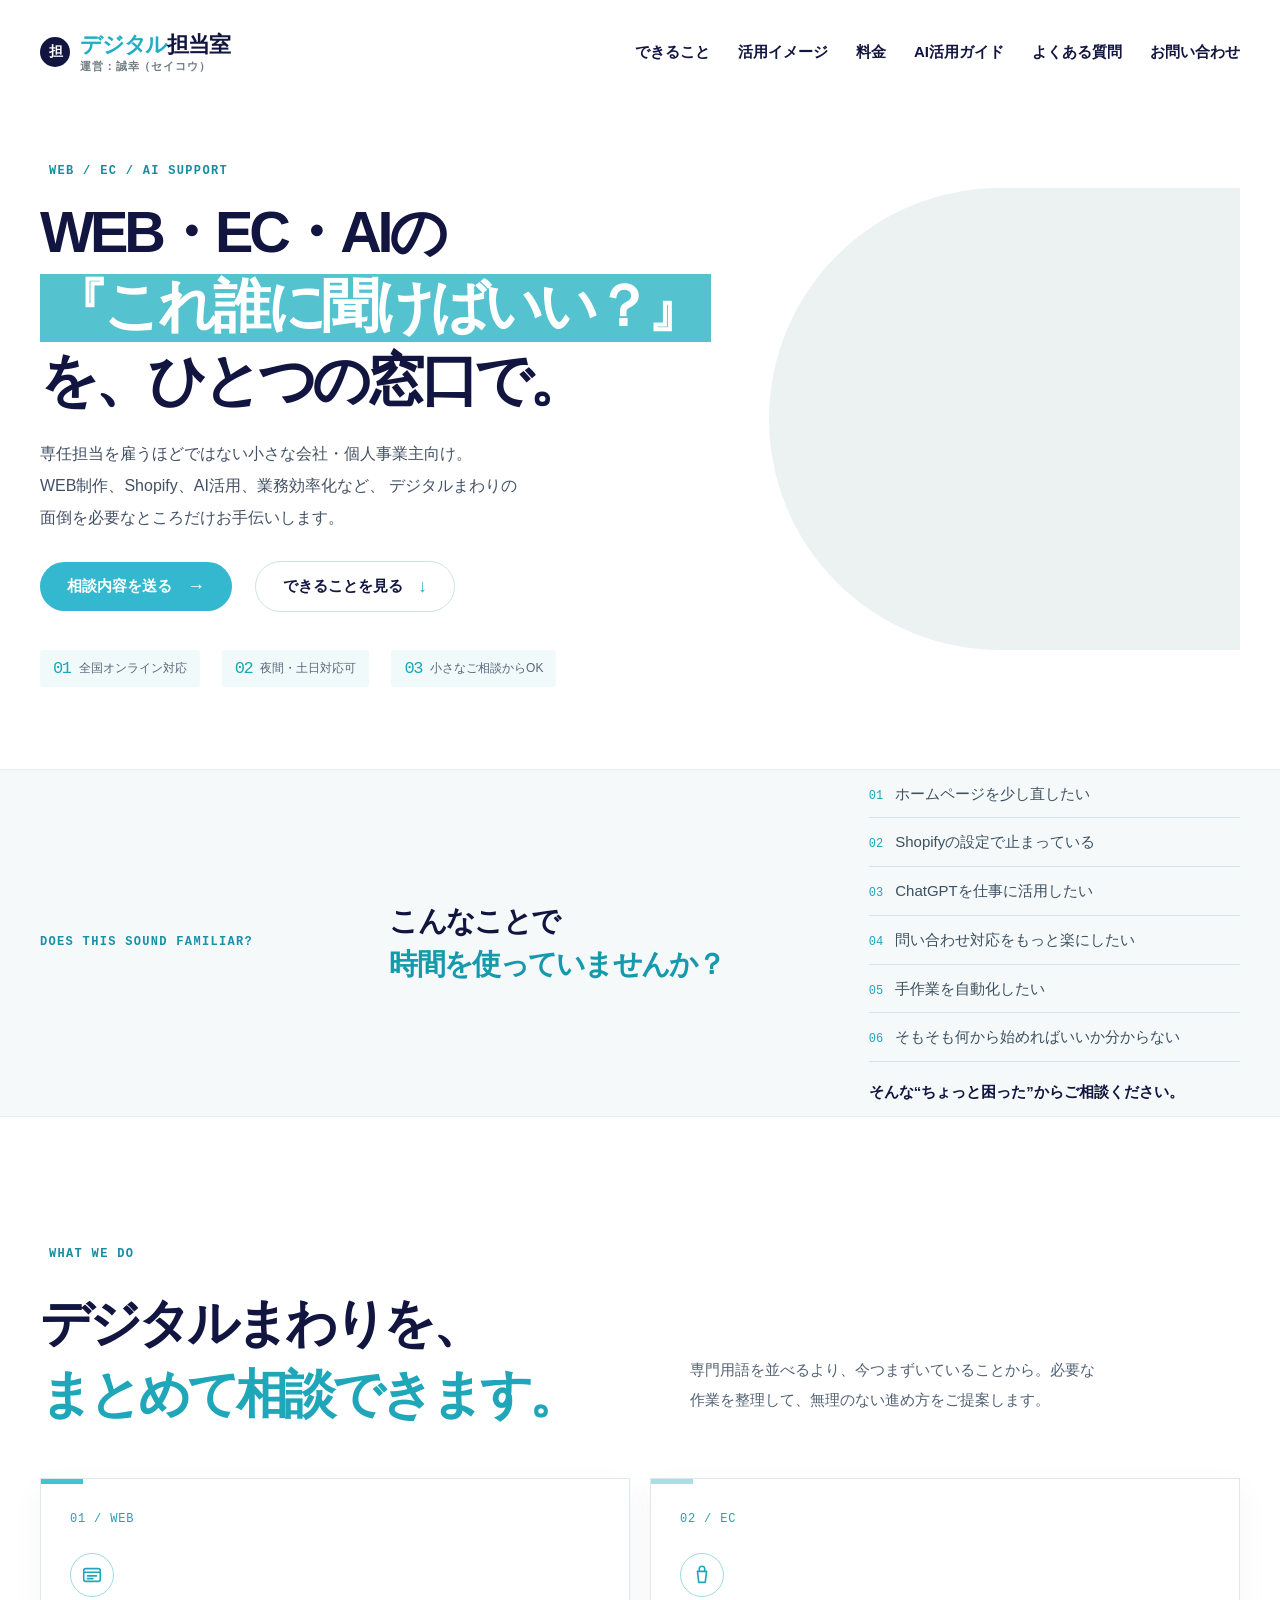
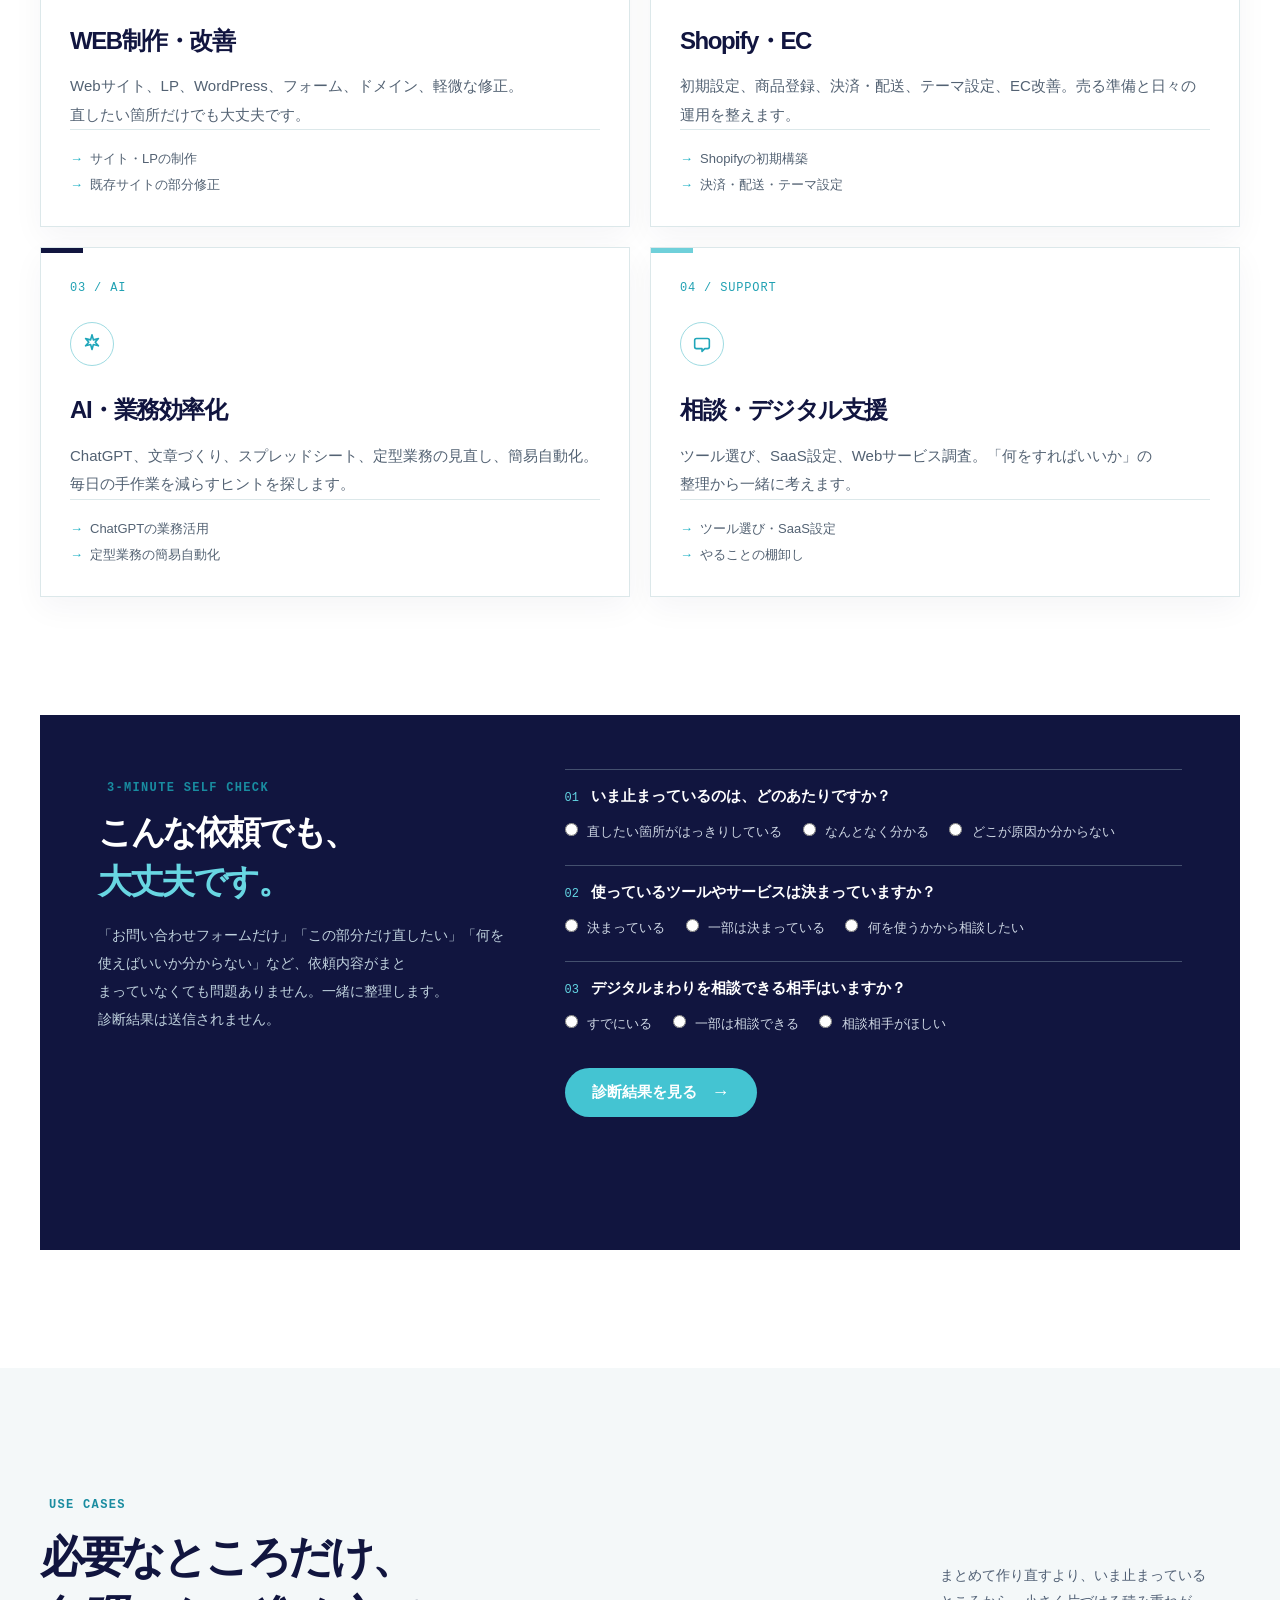
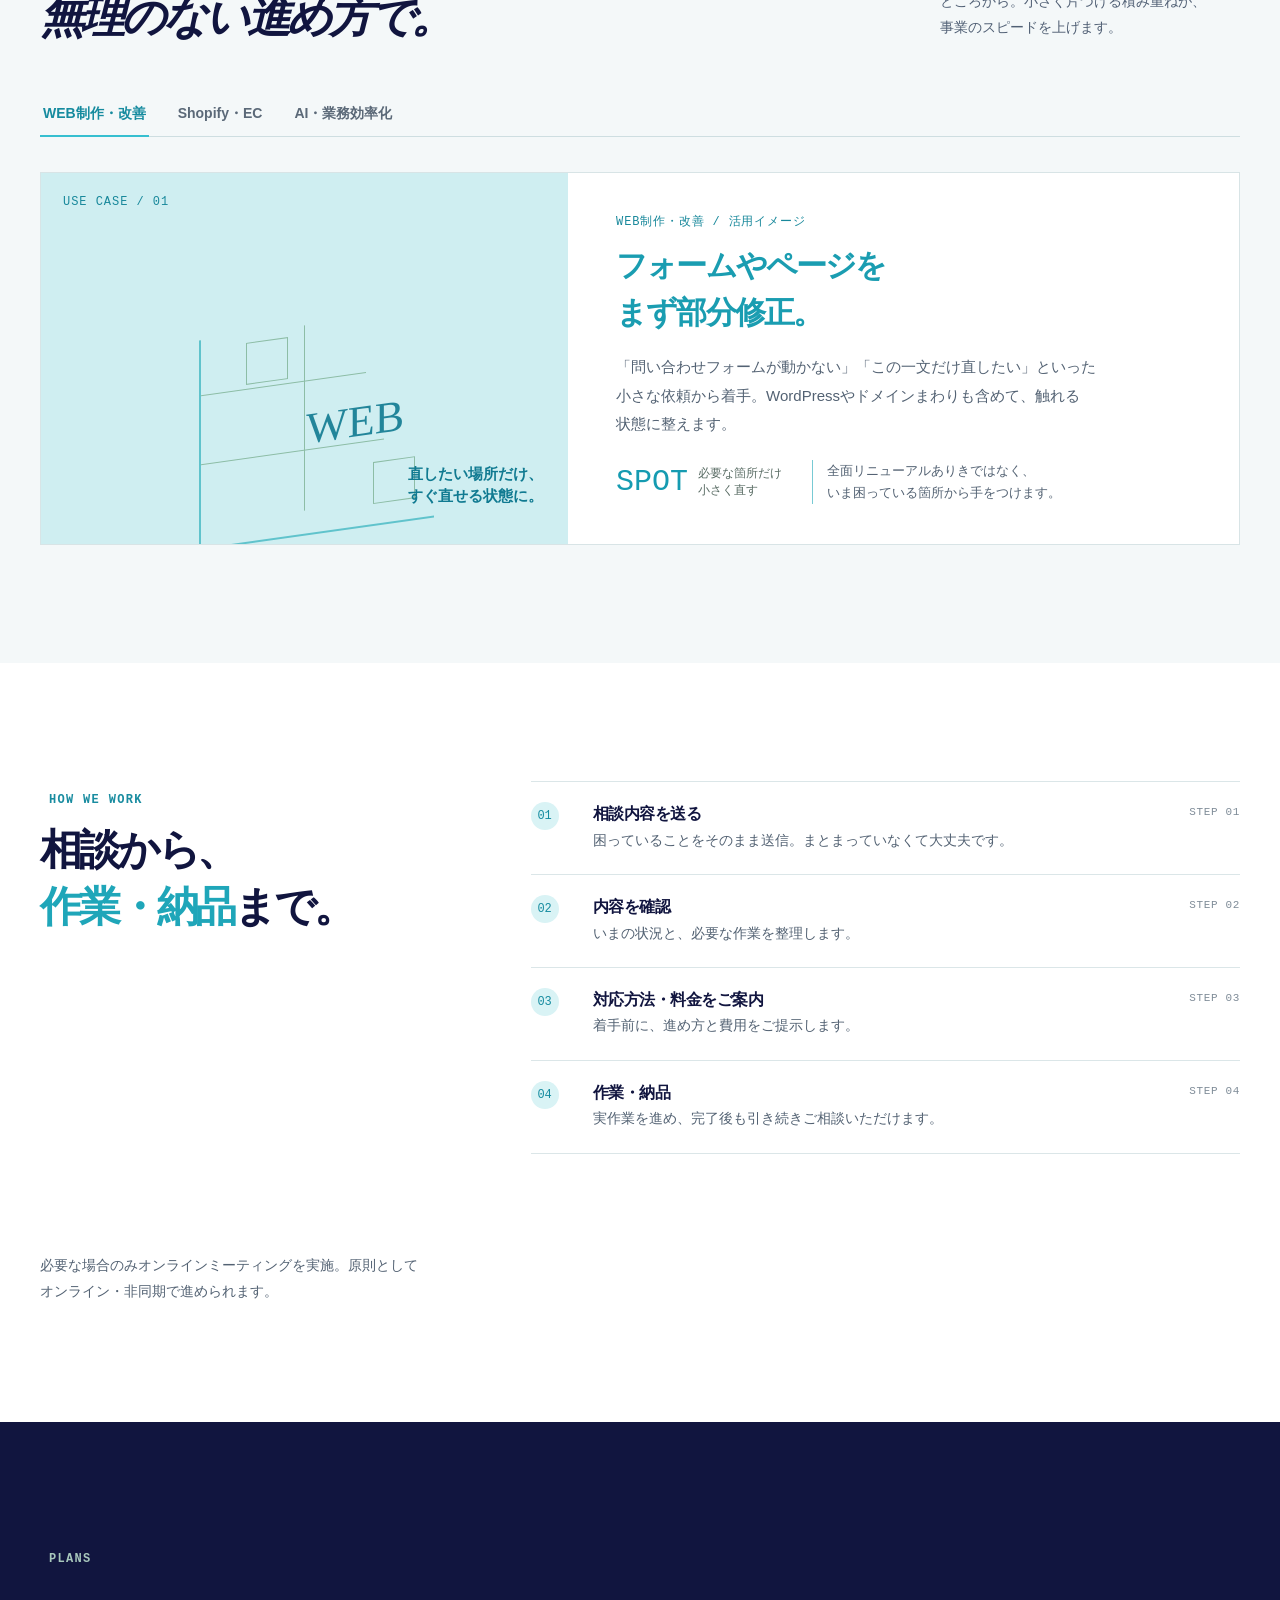
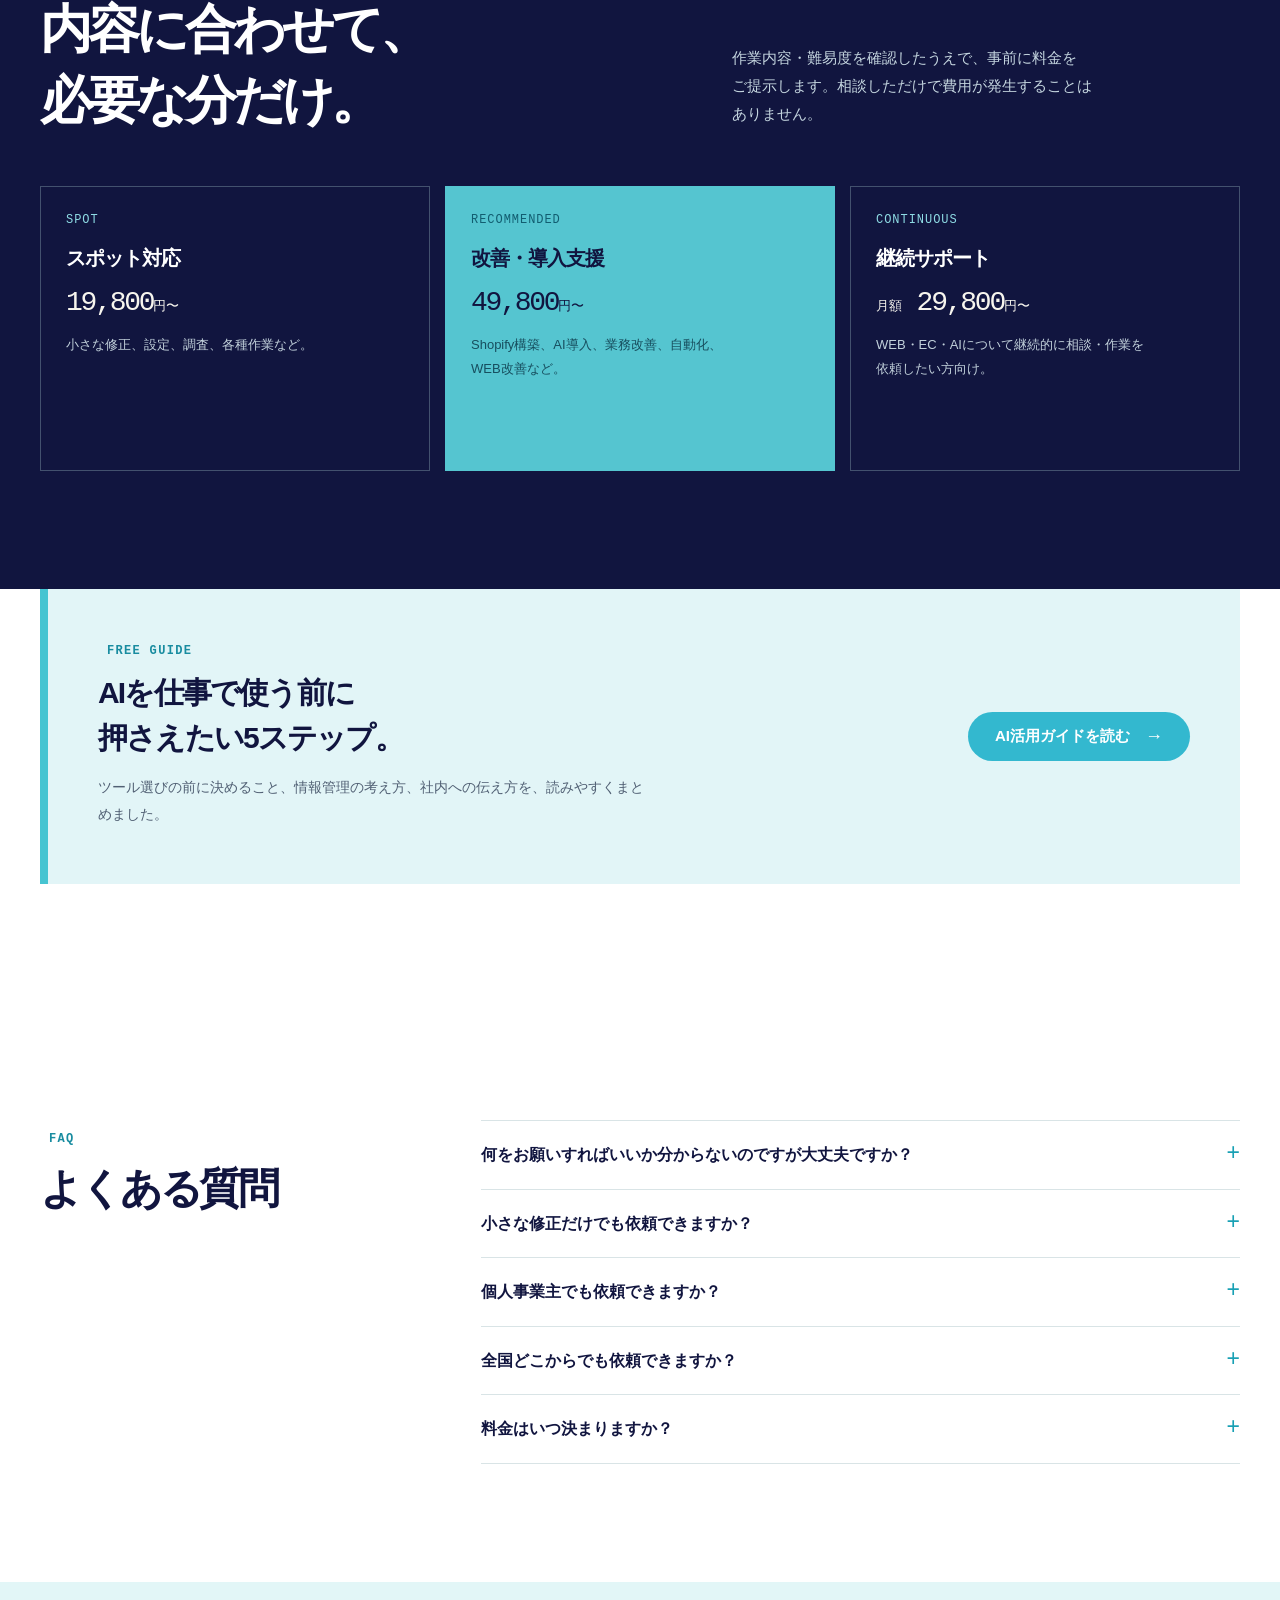
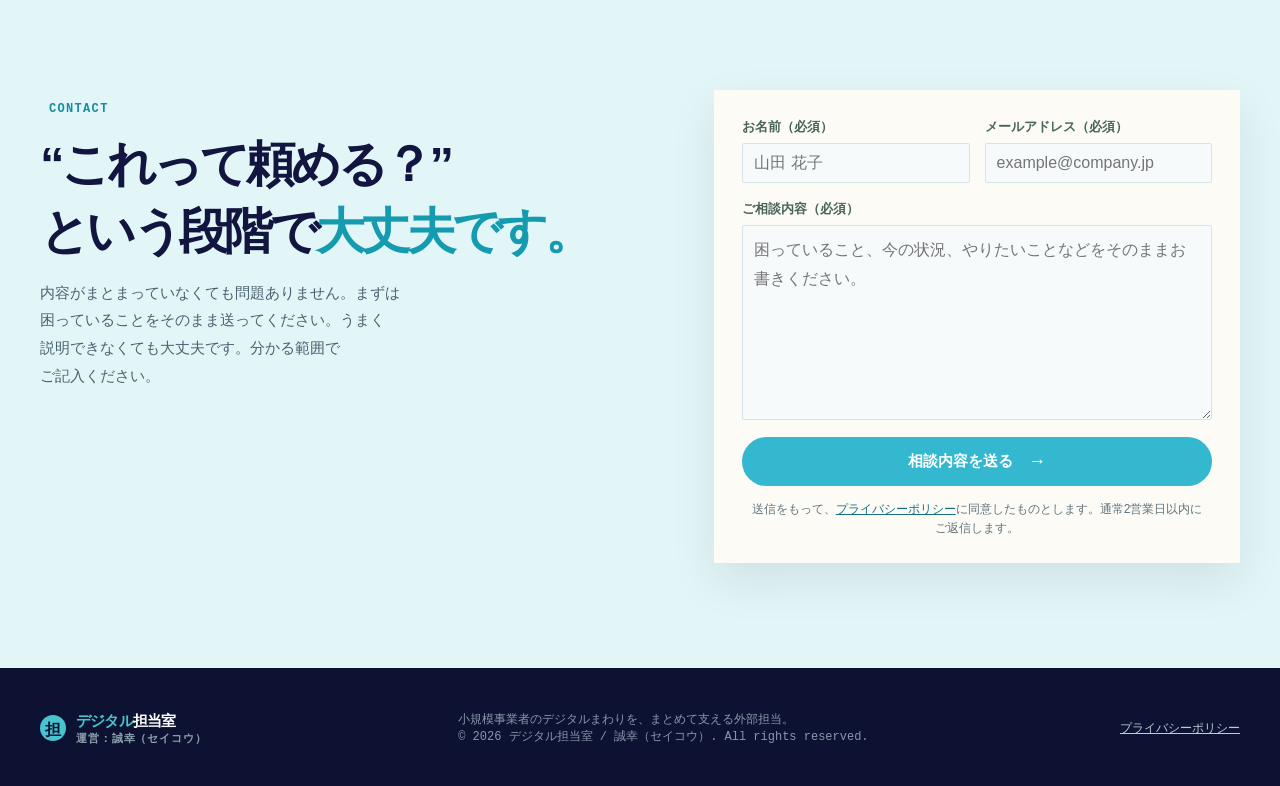
==== index.html @ cdd6a0e1 "Optimize hero image asset size" ====
<!doctype html>
<html lang="ja">

<head>
  <meta charset="UTF-8" />
  <meta name="viewport" content="width=device-width, initial-scale=1, viewport-fit=cover" />
  <meta name="description" content="小規模事業者・個人事業主のための外部デジタル担当。WEB制作、Shopify・EC、AI活用・業務効率化を、全国オンラインで必要な分だけお手伝いします。" />
  <meta name="keywords" content="WEB制作 依頼,Shopify 構築 代行,ChatGPT 業務活用,個人事業主 ホームページ 修正,EC 運用サポート,業務自動化 相談" />
  <meta name="robots" content="index,follow" />
  <meta property="og:type" content="website" />
  <meta property="og:title" content="デジタル担当室 | 誠幸（セイコウ）" />
  <meta property="og:description" content="WEB・EC・AIの『これ誰に聞けばいい？』を、ひとつの窓口で。" />
  <meta property="og:url" content="https://www.sei-ko.org/" />
  <meta property="og:locale" content="ja_JP" />
  <meta property="og:site_name" content="デジタル担当室" />
  <meta property="og:image" content="https://www.sei-ko.org/assets/ogp.jpg?v=20260809.3" />
  <meta property="og:image:width" content="1200" />
  <meta property="og:image:height" content="630" />
  <meta property="og:image:alt" content="デジタル担当室。WEB / EC / AI SUPPORT。WEB・EC・AIの「これ誰に聞けばいい？」を、ひとつの窓口で。運営：誠幸（セイコウ）" />
  <meta name="twitter:card" content="summary_large_image" />
  <meta name="twitter:title" content="デジタル担当室 | 誠幸（セイコウ）" />
  <meta name="twitter:description" content="WEB・EC・AIの『これ誰に聞けばいい？』を、ひとつの窓口で。" />
  <meta name="twitter:image" content="https://www.sei-ko.org/assets/ogp.jpg?v=20260809.3" />
  <meta name="theme-color" content="#11153f" />
  <link rel="canonical" href="https://www.sei-ko.org/" />
  <link rel="alternate" hreflang="ja" href="https://www.sei-ko.org/" />
  <link rel="icon" href="/favicon.ico?v=20260809.2" sizes="16x16 32x32 48x48" />
  <link rel="icon" href="/favicon.svg?v=20260809.2" type="image/svg+xml" />
  <link rel="apple-touch-icon" href="/apple-touch-icon.png?v=20260809.2" />
  <link rel="manifest" href="/site.webmanifest?v=20260809.2" />
  <title>デジタル担当室 | 誠幸（セイコウ）の WEB・EC・AI サポート</title>
  <link rel="preload" href="assets/hero-consultation-sp-1055.webp" as="image" type="image/webp"
    media="(max-width: 480px)" />
  <link rel="preload" href="assets/hero-consultation-1280.webp" as="image" type="image/webp"
    media="(min-width: 481px) and (max-width: 800px)" />
  <link rel="preload" href="assets/hero-consultation-pc-1303.webp" as="image" type="image/webp"
    media="(min-width: 801px)" />
  <link rel="stylesheet" href="styles.css?v=20260809.4" />
  <script
    type="application/ld+json">{"@context":"https://schema.org","@type":"ProfessionalService","name":"デジタル担当室（運営：誠幸）","description":"小規模事業者・個人事業主向けに、WEB制作・Shopify/EC・AI活用・業務効率化を全国オンラインで支援する外部デジタル担当","areaServed":{"@type":"Country","name":"日本"},"serviceType":["WEB制作","Shopify・EC構築","AI活用支援","業務効率化コンサルティング","デジタル運用サポート"],"url":"https://www.sei-ko.org/","availableLanguage":"ja"}</script>
  <script
    type="application/ld+json">{"@context":"https://schema.org","@type":"WebSite","name":"デジタル担当室","url":"https://www.sei-ko.org/","inLanguage":"ja-JP","publisher":{"@type":"Organization","name":"誠幸（セイコウ）"}}</script>
  <script
    type="application/ld+json">{"@context":"https://schema.org","@type":"FAQPage","mainEntity":[{"@type":"Question","name":"何をお願いすればいいか分からないのですが大丈夫ですか？","acceptedAnswer":{"@type":"Answer","text":"はい。困っていることをそのままお送りください。状況を整理しながら、必要な対応をご案内します。"}},{"@type":"Question","name":"小さな修正だけでも依頼できますか？","acceptedAnswer":{"@type":"Answer","text":"はい。数時間程度の作業からご相談いただけます。まずは内容を確認して、対応可否と料金をご案内します。"}},{"@type":"Question","name":"個人事業主でも依頼できますか？","acceptedAnswer":{"@type":"Answer","text":"もちろんです。個人事業主、店舗経営者、小規模チームなど、専任担当を置きにくい方のご相談を想定しています。"}},{"@type":"Question","name":"全国どこからでも依頼できますか？","acceptedAnswer":{"@type":"Answer","text":"はい。チャット、メール、オンラインミーティングを中心に、全国からご相談いただけます。"}},{"@type":"Question","name":"料金はいつ決まりますか？","acceptedAnswer":{"@type":"Answer","text":"ご相談内容と必要な作業を確認したうえで、着手前に料金をご提示します。"}}]}</script>
</head>

<body id="top">
  <a class="skip-link" href="#main-content">本文へ移動</a>
  <div class="page-glow glow-one"></div>
  <div class="page-glow glow-two"></div>
  <header class="site-header">
    <a class="brand" href="#top"><span class="brand-mark">担</span><span class="brand-copy"><span
          class="brand-service"><span class="brand-dot">デジタル</span>担当室</span><span
          class="brand-owner">運営：誠幸（セイコウ）</span></span><span class="sr-only">トップへ</span></a>
    <nav aria-label="メインナビゲーション"><a href="#service">できること</a><a href="#cases">活用イメージ</a><a href="#pricing">料金</a><a
        href="guide.html">AI活用ガイド</a><a href="#faq">よくある質問</a><a href="#contact">お問い合わせ</a></nav>
    <details class="mobile-nav">
      <summary>メニュー</summary>
      <nav aria-label="モバイルナビゲーション"><a href="#service">できること</a><a href="#cases">活用イメージ</a><a href="#pricing">料金</a><a
          href="guide.html">AI活用ガイド</a><a href="#faq">よくある質問</a><a class="mobile-nav-cta" href="#contact">お問い合わせ</a>
      </nav>
    </details>
  </header>

  <main id="main-content">
    <!-- ヒーローセクション: 解決できる課題を提示 -->
    <section class="hero section-wrap">
      <div class="hero-copy">
        <p class="eyebrow"><span></span> WEB / EC / AI SUPPORT</p>
        <h1>
          <span class="nobr">WEB・EC・AIの</span>
          <span class="nobr"><em>『これ誰に聞けばいい？』</em></span>
          <br class="pc-only" />
          <span class="nobr">を、ひとつの窓口で。</span>
        </h1>
        <p class="hero-text">
          専任担当を雇うほどではない小さな会社・個人事業主向け。
          WEB制作、Shopify、AI活用、業務効率化など、
          デジタルまわりの面倒を必要なところだけお手伝いします。
        </p>
        <div class="hero-actions">
          <a class="button primary" href="#contact">
            相談内容を送る <span>→</span>
          </a>
          <a class="button ghost" href="#service">
            できることを見る <span>↓</span>
          </a>
        </div>
        <div class="trust-row">
          <div><strong>01</strong><span>全国オンライン対応</span></div>
          <div><strong>02</strong><span>夜間・土日対応可</span></div>
          <div><strong>03</strong><span>小さなご相談からOK</span></div>
        </div>
      </div>
      <div class="hero-art hero-photo">
        <picture>
          <source media="(max-width: 480px)" srcset="assets/hero-consultation-sp-1055.webp" type="image/webp" />
          <source media="(max-width: 800px)" srcset="assets/hero-consultation-1280.webp" type="image/webp" />
          <source srcset="assets/hero-consultation-pc-1303.webp" type="image/webp" />
          <img src="assets/hero-consultation.jpg" alt="ノートパソコンを囲んでWEBやECの相談をする事業主とサポート担当者" width="1672" height="941"
            fetchpriority="high" decoding="async" />
        </picture>
      </div>
    </section>

    <!-- 課題提起: 顧客の「あるある」に共感 -->
    <section class="problem-strip">
      <div class="section-wrap problem-grid">
        <p class="eyebrow light">DOES THIS SOUND FAMILIAR?</p>
        <h2>
          <span class="nobr">こんなことで</span>
          <br class="pc-only" />
          <span class="nobr"><em>時間を使っていませんか？</em></span>
        </h2>
        <div class="problem-list">
          <p><span>01</span>ホームページを少し直したい</p>
          <p><span>02</span>Shopifyの設定で止まっている</p>
          <p><span>03</span>ChatGPTを仕事に活用したい</p>
          <p><span>04</span>問い合わせ対応をもっと楽にしたい</p>
          <p><span>05</span>手作業を自動化したい</p>
          <p><span>06</span>そもそも何から始めればいいか分からない</p>
          <p class="problem-note">そんな“ちょっと困った”からご相談ください。</p>
        </div>
      </div>
    </section>

    <!-- サービス紹介: 提供価値の明確化 -->
    <section id="service" class="services section-wrap section-pad">
      <div class="section-heading reveal">
        <p class="eyebrow"><span></span> WHAT WE DO</p>
        <h2>
          <span class="nobr">デジタルまわりを、</span>
          <br class="pc-only" />
          <span class="nobr"><strong>まとめて相談できます。</strong></span>
        </h2>
        <p>専門用語を並べるより、今つまずいていることから。必要な作業を整理して、無理のない進め方をご提案します。</p>
      </div>
      <div class="service-grid">
        <article class="service-card reveal">
          <p class="card-number">01 / WEB</p>
          <div class="service-icon">
            <svg viewBox="0 0 24 24" fill="none" stroke="currentColor" stroke-width="1.75"
                 stroke-linecap="round" stroke-linejoin="round" aria-hidden="true">
              <rect x="3" y="5" width="18" height="14" rx="2"/>
              <line x1="3" y1="9" x2="21" y2="9"/>
              <line x1="7" y1="13" x2="17" y2="13"/>
              <line x1="7" y1="16" x2="13" y2="16"/>
            </svg>
          </div>
          <h3>WEB制作・改善</h3>
          <p>Webサイト、LP、WordPress、フォーム、ドメイン、軽微な修正。直したい箇所だけでも大丈夫です。</p>
          <ul>
            <li>サイト・LPの制作</li>
            <li>既存サイトの部分修正</li>
          </ul>
        </article>
        <article class="service-card reveal delay-1">
          <p class="card-number">02 / EC</p>
          <div class="service-icon">
            <svg viewBox="0 0 24 24" fill="none" stroke="currentColor" stroke-width="1.75"
                 stroke-linecap="round" stroke-linejoin="round" aria-hidden="true">
              <path d="M7 8h10l-1.5 12H8.5L7 8z"/>
              <path d="M9 8V5.5a3 3 0 0 1 6 0V8"/>
            </svg>
          </div>
          <h3>Shopify・EC</h3>
          <p>初期設定、商品登録、決済・配送、テーマ設定、EC改善。売る準備と日々の運用を整えます。</p>
          <ul>
            <li>Shopifyの初期構築</li>
            <li>決済・配送・テーマ設定</li>
          </ul>
        </article>
        <article class="service-card reveal delay-2">
          <p class="card-number">03 / AI</p>
          <div class="service-icon">
            <svg viewBox="0 0 24 24" fill="none" stroke="currentColor" stroke-width="1.75"
                 stroke-linecap="round" stroke-linejoin="round" aria-hidden="true">
              <path d="M12 2l1.5 5.5L19 6l-3.5 4L19 14l-5.5-1.5L12 18l-1.5-5.5L5 14l3.5-4L5 6l5.5 1.5z"/>
            </svg>
          </div>
          <h3>AI・業務効率化</h3>
          <p>ChatGPT、文章づくり、スプレッドシート、定型業務の見直し、簡易自動化。毎日の手作業を減らすヒントを探します。</p>
          <ul>
            <li>ChatGPTの業務活用</li>
            <li>定型業務の簡易自動化</li>
          </ul>
        </article>
        <article class="service-card reveal delay-3">
          <p class="card-number">04 / SUPPORT</p>
          <div class="service-icon">
            <svg viewBox="0 0 24 24" fill="none" stroke="currentColor" stroke-width="1.75"
                 stroke-linecap="round" stroke-linejoin="round" aria-hidden="true">
              <path d="M6 6h12a2 2 0 0 1 2 2v7a2 2 0 0 1-2 2h-3l-3 3v-3H6a2 2 0 0 1-2-2V8a2 2 0 0 1 2-2z"/>
            </svg>
          </div>
          <h3>相談・デジタル支援</h3>
          <p>ツール選び、SaaS設定、Webサービス調査。「何をすればいいか」の整理から一緒に考えます。</p>
          <ul>
            <li>ツール選び・SaaS設定</li>
            <li>やることの棚卸し</li>
          </ul>
        </article>
      </div>
    </section>

    <!-- セルフチェック: 顧客の現状を可視化 -->
    <section id="readiness" class="readiness section-wrap section-pad">
      <div class="readiness-box reveal">
        <div class="readiness-intro">
          <p class="eyebrow"><span></span> 3-MINUTE SELF CHECK</p>
          <h2>
            <span class="nobr">こんな依頼でも、</span>
            <br class="pc-only" />
            <span class="nobr"><em>大丈夫です。</em></span>
          </h2>
          <p>「お問い合わせフォームだけ」「この部分だけ直したい」「何を使えばいいか分からない」など、依頼内容がまとまっていなくても問題ありません。一緒に整理します。診断結果は送信されません。</p>
        </div>
        <form id="readinessForm" class="readiness-form">
          <!-- 質問1 -->
          <div class="question-item">
            <p><b>01</b> いま止まっているのは、どのあたりですか？</p>
            <input type="radio" name="q1" value="a" id="q1-a" required>
            <label for="q1-a">直したい箇所がはっきりしている</label>

            <input type="radio" name="q1" value="b" id="q1-b">
            <label for="q1-b">なんとなく分かる</label>

            <input type="radio" name="q1" value="c" id="q1-c">
            <label for="q1-c">どこが原因か分からない</label>
          </div>

          <!-- 質問2 -->
          <div class="question-item">
            <p><b>02</b> 使っているツールやサービスは決まっていますか？</p>
            <input type="radio" name="q2" value="a" id="q2-a" required>
            <label for="q2-a">決まっている</label>

            <input type="radio" name="q2" value="b" id="q2-b">
            <label for="q2-b">一部は決まっている</label>

            <input type="radio" name="q2" value="c" id="q2-c">
            <label for="q2-c">何を使うかから相談したい</label>
          </div>

          <!-- 質問3 -->
          <div class="question-item">
            <p><b>03</b> デジタルまわりを相談できる相手はいますか？</p>
            <input type="radio" name="q3" value="a" id="q3-a" required>
            <label for="q3-a">すでにいる</label>

            <input type="radio" name="q3" value="b" id="q3-b">
            <label for="q3-b">一部は相談できる</label>

            <input type="radio" name="q3" value="c" id="q3-c">
            <label for="q3-c">相談相手がほしい</label>
          </div>

          <!-- 診断ボタン -->
          <button id="btn-result" class="button primary" type="submit">診断結果を見る <span>→</span></button>

          <!-- 結果テキストのエリア（初期状態では非表示） -->
          <div id="result-area" class="readiness-result">
            <p id="result-text">ここに結果が表示されます。</p>
          </div>
        </form>
      </div>
    </section>

    <!-- 活用事例: 具体的なイメージを提示 -->
    <section id="cases" class="cases">
      <div class="section-wrap section-pad">
        <div class="case-header">
          <div class="reveal">
            <p class="eyebrow"><span></span> USE CASES</p>
            <h2>
              <span class="nobr">必要なところだけ、</span>
              <br class="pc-only" />
              <span class="nobr"><em>無理のない進め方で。</em></span>
            </h2>
          </div>
          <p>まとめて作り直すより、いま止まっているところから。小さく片づける積み重ねが、事業のスピードを上げます。</p>
        </div>
        <div class="case-tabs" role="tablist" aria-label="分野別の活用イメージ">
          <button id="tab-web" type="button" class="active" data-case="web" role="tab" aria-selected="true"
            aria-controls="casePanel" tabindex="0">WEB制作・改善</button>
          <button id="tab-ec" type="button" data-case="ec" role="tab" aria-selected="false" aria-controls="casePanel"
            tabindex="-1">Shopify・EC</button>
          <button id="tab-ai" type="button" data-case="ai" role="tab" aria-selected="false" aria-controls="casePanel"
            tabindex="-1">AI・業務効率化</button>
        </div>
        <article class="case-panel" id="casePanel">
          <div class="case-visual">
            <p class="visual-tag">USE CASE / <span id="caseNo">01</span></p>
            <div class="blueprint">
              <span class="bp-line l1"></span><span class="bp-line l2"></span><span class="bp-line l3"></span><span
                class="bp-square s1"></span><span class="bp-square s2"></span><b id="caseBadge">WEB</b>
            </div>
            <p class="visual-caption" id="caseVisualText">
              <span class="nobr">直したい場所だけ、</span>
              <br class="pc-only" />
              <span class="nobr">すぐ直せる状態に。</span>
            </p>
          </div>
          <div class="case-content">
            <p class="case-type" id="caseType">WEB制作・改善 / 活用イメージ</p>
            <h3 id="caseTitle">
              <span class="nobr">フォームやページを</span>
              <br class="pc-only" />
              <span class="nobr">まず<span>部分修正</span>。</span>
            </h3>
            <p id="caseDesc">「問い合わせフォームが動かない」「この一文だけ直したい」といった小さな依頼から着手。WordPressやドメインまわりも含めて、触れる状態に整えます。</p>
            <div class="case-result">
              <div>
                <strong id="caseMetric">SPOT</strong>
                <span id="caseMetricLabel"><span class="nobr">必要な箇所だけ</span><br class="pc-only" /><span
                    class="nobr">小さく直す</span></span>
              </div>
              <blockquote id="caseQuote">全面リニューアルありきではなく、いま困っている箇所から手をつけます。</blockquote>
            </div>
          </div>
        </article>
      </div>
    </section>

    <!-- サポートの流れ: 導入プロセスの可視化 -->
    <section class="process section-wrap section-pad">
      <div class="process-intro reveal">
        <p class="eyebrow"><span></span> HOW WE WORK</p>
        <h2>
          <span class="nobr">相談から、</span>
          <br class="pc-only" />
          <span class="nobr"><strong>作業・納品</strong>まで。</span>
        </h2>
      </div>
      <ol class="timeline">
        <li class="reveal">
          <span>01</span>
          <div>
            <h3>相談内容を送る</h3>
            <p>困っていることをそのまま送信。まとまっていなくて大丈夫です。</p>
          </div>
          <b>STEP 01</b>
        </li>
        <li class="reveal delay-1">
          <span>02</span>
          <div>
            <h3>内容を確認</h3>
            <p>いまの状況と、必要な作業を整理します。</p>
          </div>
          <b>STEP 02</b>
        </li>
        <li class="reveal delay-2">
          <span>03</span>
          <div>
            <h3>対応方法・料金をご案内</h3>
            <p>着手前に、進め方と費用をご提示します。</p>
          </div>
          <b>STEP 03</b>
        </li>
        <li class="reveal delay-3">
          <span>04</span>
          <div>
            <h3>作業・納品</h3>
            <p>実作業を進め、完了後も引き続きご相談いただけます。</p>
          </div>
          <b>STEP 04</b>
        </li>
      </ol>
      <p class="process-note">必要な場合のみオンラインミーティングを実施。原則としてオンライン・非同期で進められます。</p>
    </section>

    <!-- 料金プラン: 投資対効果の明確化 -->
    <section id="pricing" class="pricing section-pad">
      <div class="section-wrap">
        <div class="pricing-heading reveal">
          <p class="eyebrow light"><span></span> PLANS</p>
          <h2>
            <span class="nobr">内容に合わせて、</span>
            <br class="pc-only" />
            <span class="nobr">必要な分だけ。</span>
          </h2>
          <p>作業内容・難易度を確認したうえで、事前に料金をご提示します。相談しただけで費用が発生することはありません。</p>
        </div>
        <div class="price-grid">
          <article class="price-card reveal">
            <p class="plan-label">SPOT</p>
            <h3>スポット対応</h3>
            <p class="price">19,800<small>円〜</small></p>
            <p>小さな修正、設定、調査、各種作業など。</p>
          </article>
          <article class="price-card featured reveal delay-1">
            <p class="plan-label">RECOMMENDED</p>
            <h3>改善・導入支援</h3>
            <p class="price">49,800<small>円〜</small></p>
            <p>Shopify構築、AI導入、業務改善、自動化、WEB改善など。</p>
          </article>
          <article class="price-card reveal delay-2">
            <p class="plan-label">CONTINUOUS</p>
            <h3>継続サポート</h3>
            <p class="price"><small>月額</small> 29,800<small>円〜</small></p>
            <p>WEB・EC・AIについて継続的に相談・作業を依頼したい方向け。</p>
          </article>
        </div>
      </div>
    </section>

    <!-- ガイド配布: 教育的価値の提供 -->
    <section class="guide-promo section-wrap section-pad">
      <div class="guide-card reveal">
        <div>
          <p class="eyebrow"><span></span> FREE GUIDE</p>
          <h2>
            <span class="nobr">AIを仕事で使う前に</span>
            <br class="pc-only" />
            <span class="nobr">押さえたい5ステップ。</span>
          </h2>
          <p>ツール選びの前に決めること、情報管理の考え方、社内への伝え方を、読みやすくまとめました。</p>
        </div>
        <a class="button primary" href="guide.html">AI活用ガイドを読む <span>→</span></a>
      </div>
    </section>

    <!-- よくある質問: 不安の解消 -->
    <section id="faq" class="faq section-wrap section-pad">
      <div class="faq-title">
        <p class="eyebrow"><span></span> FAQ</p>
        <h2>よくある質問</h2>
      </div>
      <div class="faq-list">
        <details>
          <summary>何をお願いすればいいか分からないのですが大丈夫ですか？ <span>+</span></summary>
          <p>はい。困っていることをそのままお送りください。状況を整理しながら、必要な対応をご案内します。</p>
        </details>
        <details>
          <summary>小さな修正だけでも依頼できますか？ <span>+</span></summary>
          <p>はい。数時間程度の作業からご相談いただけます。まずは内容を確認して、対応可否と料金をご案内します。</p>
        </details>
        <details>
          <summary>個人事業主でも依頼できますか？ <span>+</span></summary>
          <p>もちろんです。個人事業主、店舗経営者、小規模チームなど、専任担当を置きにくい方のご相談を想定しています。</p>
        </details>
        <details>
          <summary>全国どこからでも依頼できますか？ <span>+</span></summary>
          <p>はい。チャット、メール、オンラインミーティングを中心に、全国からご相談いただけます。</p>
        </details>
        <details>
          <summary>料金はいつ決まりますか？ <span>+</span></summary>
          <p>ご相談内容と必要な作業を確認したうえで、着手前に料金をご提示します。</p>
        </details>
      </div>
    </section>

    <!-- お問い合わせ: 相談内容の送信 -->
    <section id="contact" class="contact">
      <div class="section-wrap contact-inner">
        <div class="reveal">
          <p class="eyebrow"><span></span> CONTACT</p>
          <h2>
            <span class="nobr">“これって頼める？”</span>
            <br class="pc-only" />
            <span class="nobr">という段階で<em>大丈夫です。</em></span>
          </h2>
          <p>内容がまとまっていなくても問題ありません。まずは困っていることをそのまま送ってください。うまく説明できなくても大丈夫です。分かる範囲でご記入ください。</p>
        </div>
        <!-- 送信先: 同一サーバーの contact.php。受信アドレスは contact.php 冒頭で設定します。 -->
        <form class="contact-form reveal delay-1" action="contact.php" method="POST">
          <!-- ハニーポット: 自動投稿対策。人間には見えないので空のまま送信される。 -->
          <p class="form-honeypot" aria-hidden="true">
            <label for="contact-website">Website</label>
            <input id="contact-website" name="website" type="text" tabindex="-1" autocomplete="off" />
          </p>
          <label for="contact-name">お名前（必須）
            <input id="contact-name" name="name" type="text" autocomplete="name" placeholder="山田 花子" maxlength="100" required />
          </label>
          <label for="contact-email">メールアドレス（必須）
            <input id="contact-email" name="email" type="email" autocomplete="email" placeholder="example@company.jp"
              maxlength="254" required />
          </label>
          <label for="contact-message">ご相談内容（必須）
            <textarea id="contact-message" name="message" rows="6" placeholder="困っていること、今の状況、やりたいことなどをそのままお書きください。"
              maxlength="5000" required></textarea>
          </label>
          <button class="button primary" type="submit">相談内容を送る <span>→</span></button>
          <p class="form-note">送信をもって、<a href="privacy.html">プライバシーポリシー</a>に同意したものとします。通常2営業日以内にご返信します。</p>
          <p class="form-success" role="status" aria-live="polite"></p>
        </form>
      </div>
    </section>

  </main>

  <footer>
    <div class="footer-inner">
      <a class="brand" href="#top"><span class="brand-mark">担</span><span class="brand-copy"><span
            class="brand-service"><span class="brand-dot">デジタル</span>担当室</span><span
            class="brand-owner">運営：誠幸（セイコウ）</span></span></a>
      <p>小規模事業者のデジタルまわりを、まとめて支える外部担当。<br />© 2026 デジタル担当室 / 誠幸（セイコウ）. All rights reserved.</p>
      <div><a href="privacy.html">プライバシーポリシー</a></div>
    </div>
  </footer>
  <script src="script.js?v=20260808.2" defer></script>
</body>

</html>
---- styles.css ----
/**
 * デジタル担当室 - スタイルシート
 *
 * 構成:
 * 1. CSS変数 (デザインシステム)
 * 2. リセット・ベーススタイル
 * 3. レイアウトユーティリティ
 * 4. ヘッダー・ナビゲーション
 * 5. ヒーローセクション
 * 6. サービスセクション
 * 7. 準備度診断
 * 8. ケーススタディ
 * 9. プロセス・タイムライン
 * 10. 料金プラン
 * 11. FAQ
 * 12. お問い合わせフォーム
 * 13. フッター
 * 14. アニメーション
 * 15. アクセシビリティ
 * 16. レスポンシブデザイン
 */

/* ==========================================================================
   1. CSS変数 (デザインシステム)
   ========================================================================== */

:root {
  /* カラーパレット */
  --ink: #11153f;
  --pine: #11153f;
  --mint: #e7f8fa;
  --lime: #35bfd2;
  --cream: #fff;
  --sand: #f4f8f9;
  --line: #dce6e8;
  --muted: #536173;

  /* タイポグラフィ */
  --display: -apple-system, BlinkMacSystemFont, "Hiragino Kaku Gothic ProN", "Yu Gothic", Meiryo, sans-serif;
  --mono: ui-monospace, SFMono-Regular, Consolas, monospace;
}

/* ==========================================================================
   2. リセット・ベーススタイル
   ========================================================================== */

*,
*::before,
*::after {
  box-sizing: border-box;
}

html {
  scroll-behavior: smooth;
}

body {
  margin: 0;
  background: var(--cream);
  color: var(--ink);
  font-family: var(--display);
  font-size: 16px;
  line-height: 1.85;
  overflow-x: hidden;
  line-break: strict;
  overflow-wrap: break-word;
  word-break: auto-phrase;
}

h1, h2, h3, h4, h5, h6, p, legend, summary, blockquote {
  line-break: strict;
  word-break: auto-phrase;
}

/* 単語・文節の自然な折り返し保護 */
.nobr {
  display: inline-block;
}

.pc-only {
  display: inline;
}

@media (max-width: 768px) {
  .pc-only {
    display: none;
  }
}

/* ==========================================================================
   3. レイアウトユーティリティ
   ========================================================================== */

.section-wrap {
  max-width: 1280px;
  margin: auto;
  padding-left: 40px;
  padding-right: 40px;
}

.section-pad {
  padding-top: 118px;
  padding-bottom: 118px;
}

/* ==========================================================================
   4. ヘッダー・ナビゲーション
   ========================================================================== */

.site-header {
  height: 104px;
  max-width: 1440px;
  margin: auto;
  padding: 0 40px;
  display: flex;
  align-items: center;
  justify-content: space-between;
  position: relative;
  z-index: 5;
}

/* ブランドロゴ */
.brand {
  color: var(--ink);
  text-decoration: none;
  font-weight: 800;
  letter-spacing: -0.055em;
  font-size: 22px;
  display: flex;
  align-items: center;
  gap: 10px;
}

.brand-mark {
  width: 30px;
  height: 30px;
  display: grid;
  place-items: center;
  color: #fff;
  background: var(--ink);
  font-family: var(--display);
  font-size: 14px;
  font-weight: 800;
  border-radius: 50%;
}

.brand-copy {
  display: flex;
  flex-direction: column;
  align-items: flex-start;
  line-height: 1.15;
}

.brand-service {
  white-space: nowrap;
}

.brand-dot {
  color: #1faec3;
}

.brand-owner {
  margin-top: 3px;
  color: #6d7b80;
  font-size: 11px;
  font-weight: 600;
  letter-spacing: 0.08em;
}

/* ナビゲーション */
nav {
  display: flex;
  gap: 28px;
}

nav a {
  color: var(--ink);
  font-size: 15px;
  font-weight: 700;
  text-decoration: none;
  transition: color 0.2s;
}

nav a:hover {
  color: #137451;
}

/* ヘッダーCTAボタン */
.header-cta {
  display: flex;
  align-items: center;
  gap: 11px;
  background: #36b9d0;
  color: white;
  text-decoration: none;
  border-radius: 999px;
  padding: 12px 23px;
  font-weight: 700;
  font-size: 15px;
}

.header-cta span {
  color: #fff;
}

/* モバイルナビゲーション */
.mobile-nav {
  display: none;
}

/* ==========================================================================
   5. ヒーローセクション
   ========================================================================== */

.hero {
  min-height: 575px;
  display: grid;
  grid-template-columns: 0.88fr 1.12fr;
  align-items: center;
  gap: 58px;
  padding-top: 48px;
  padding-bottom: 82px;
}

/* アイブラウ (セクションラベル) */
.eyebrow {
  display: flex;
  align-items: center;
  gap: 9px;
  color: #198ca0;
  font: 500 12px/1.2 var(--mono);
  letter-spacing: 0.11em;
  font-weight: 700;
}

.eyebrow span {
  width: 0;
}

.eyebrow.light {
  color: #a8c7bc;
}

/* 見出し */
.hero h1,
.section-heading h2,
.case-header h2,
.process h2,
.pricing h2,
.faq h2,
.contact h2 {
  color: var(--ink);
  font-size: clamp(35px, 4.1vw, 56px);
  line-height: 1.35;
  letter-spacing: -0.075em;
  margin: 15px 0 21px;
  font-weight: 700;
}

.hero h1 {
  font-size: clamp(42px, 4.5vw, 61px);
  line-height: 1.28;
  margin: 18px 0 20px;
}

.hero h1 .nobr {
  display: inline;
  white-space: nowrap;
}

.hero h1 em {
  display: inline;
  color: #fff;
  background: #55c3cf;
  padding: 0 0.17em 0.06em;
  font-style: normal;
  box-decoration-break: clone;
  -webkit-box-decoration-break: clone;
}

/* ヒーローテキスト */
.hero-text {
  color: #435065;
  font-size: 16px;
  line-height: 2;
  max-width: 510px;
  margin: 0;
}

/* アクションボタン */
.hero-actions {
  display: flex;
  align-items: center;
  gap: 23px;
  margin-top: 27px;
}

/* ボタン共通スタイル */
.button {
  border: 0;
  cursor: pointer;
  display: inline-flex;
  align-items: center;
  justify-content: center;
  gap: 15px;
  padding: 15px 27px;
  border-radius: 999px;
  text-decoration: none;
  font: 700 15px var(--display);
  transition: transform 0.2s, box-shadow 0.2s;
}

.button:hover {
  transform: translateY(-2px);
  box-shadow: 0 10px 20px #11153f24;
}

.button.primary {
  background: #33b8cf;
  color: white;
}

.button span {
  color: #fff;
  font-size: 18px;
  line-height: 1;
}

/* セカンダリボタン: primary と並べたときの控えめな選択肢 */
.button.ghost {
  background: #fff;
  color: var(--ink);
  border: 1px solid #cfe1e4;
}

.button.ghost span {
  color: #2fb1c7;
}

/* テキストリンク */
.text-link {
  color: var(--ink);
  font-weight: 700;
  font-size: 14px;
  text-decoration: underline;
  text-underline-offset: 5px;
}

.text-link span {
  color: #2fb1c7;
  margin-left: 5px;
}

/* 信頼性インジケーター */
.trust-row {
  display: flex;
  flex-wrap: wrap;
  gap: 22px;
  margin-top: 38px;
}

.trust-row > div {
  display: grid;
  grid-template-columns: auto 1fr;
  column-gap: 8px;
  align-items: end;
  background: #f1fafb;
  padding: 10px 13px;
  border-radius: 3px;
}

.trust-row strong {
  color: #1da4b8;
  font: 500 17px/1 var(--mono);
  letter-spacing: -0.08em;
}

.trust-row span {
  font-size: 12px;
  line-height: 1.2;
  color: #576679;
  padding-bottom: 1px;
}

/* ヒーロー画像 */
.hero-art.hero-photo {
  height: 462px;
  overflow: hidden;
  border-radius: 235px 0 0 235px;
  background: #ecf2f2;
  isolation: auto;
}

.hero-photo picture {
  display: block;
  width: 100%;
  height: 100%;
}

.hero-photo img {
  width: 100%;
  height: 100%;
  object-fit: cover;
  display: block;
}

/* ==========================================================================
   6. サービスセクション
   ========================================================================== */

/* 問題提起ストリップ */
.problem-strip {
  background: #f5f9fa;
  color: var(--ink);
  border-top: 1px solid #e6eff0;
  border-bottom: 1px solid #e6eff0;
}

.problem-grid {
  min-height: 260px;
  display: grid;
  grid-template-columns: 0.85fr 1.2fr 1fr;
  align-items: center;
  gap: 34px;
}

.problem-grid .eyebrow {
  color: #1991a5;
}

.problem-grid h2 {
  font-size: 29px;
  letter-spacing: -0.06em;
  line-height: 1.48;
  margin: 0;
}

.problem-grid h2 em {
  font-style: normal;
  color: #1599ad;
}

.problem-list p {
  color: #3d5060;
  border-bottom: 1px solid #d4e4e7;
  margin: 0;
  padding: 10px 0;
  font-size: 15px;
}

.problem-list span {
  font: 12px var(--mono);
  color: #1fa4ba;
  margin-right: 12px;
}

/* 課題リスト末尾の締め文 */
.problem-list .problem-note {
  border-bottom: 0;
  padding-top: 16px;
  color: #11153f;
  font-weight: 700;
}

/* セクション見出し */
.section-heading {
  display: grid;
  grid-template-columns: 1fr 1fr;
  column-gap: 100px;
  align-items: end;
}

.section-heading .eyebrow {
  grid-column: 1;
}

.section-heading h2 {
  grid-column: 1;
  margin-bottom: 0;
}

.section-heading h2 strong,
.process h2 strong {
  font-weight: inherit;
  color: #1fa6b9;
}

.section-heading > p:last-child {
  color: #526174;
  font-size: 15px;
  line-height: 2;
  max-width: 410px;
}

/* サービスグリッド */
.service-grid {
  display: grid;
  grid-template-columns: repeat(2, 1fr);
  gap: 20px;
  margin-top: 48px;
}

.service-card {
  min-height: 320px;
  padding: 28px 29px;
  position: relative;
  border-radius: 0;
  border: 1px solid #dce8ea;
  background: #fff !important;
  color: var(--ink) !important;
  box-shadow: 0 11px 30px #10163f0b;
  display: flex;
  flex-direction: column;
}

/* サービスカード上部のアクセントライン */
.service-card:before {
  content: '';
  display: block;
  width: 42px;
  height: 5px;
  background: #43c2d0;
  margin: -28px -29px 28px;
}

.service-card:nth-child(2):before {
  background: #a9dfe4;
}

.service-card:nth-child(3):before {
  background: #11153f;
}

.service-card:nth-child(4):before {
  background: #6fd0da;
}

.card-number {
  font: 500 12px var(--mono);
  letter-spacing: 0.07em;
  margin: 0;
  color: #20a1b3;
}

.service-icon {
  margin-top: 27px;
  width: 44px;
  height: 44px;
  display: grid;
  place-items: center;
  border: 1px solid #9edbe2;
  border-radius: 50%;
  color: #1fa6ba;
}

/* アイコンSVGのサイズはここで制御する（SVG側に width/height を書かない） */
.service-icon svg {
  width: 22px;
  height: 22px;
}

.service-card h3 {
  font-size: 24px;
  letter-spacing: -0.06em;
  margin: 22px 0 9px;
  color: var(--ink);
}

.service-card > p:not(.card-number) {
  font-size: 15px;
  line-height: 1.9;
  color: #536273;
  margin: 0;
}

.service-card ul {
  margin-top: auto;
  margin-bottom: 0;
  padding: 16px 0 0;
  list-style: none;
  border-top: 1px solid #dce8ea;
  color: #536273;
  font-size: 13px;
  line-height: 2;
}

.service-card li:before {
  content: '→';
  margin-right: 7px;
  color: #1eb0c3;
}

/* ==========================================================================
   7. 準備度診断
   ========================================================================== */

.readiness {
  padding-top: 0;
}

.readiness-box {
  background: #11153f;
  color: #fff;
  display: grid;
  grid-template-columns: 0.8fr 1.2fr;
  gap: 55px;
  padding: 54px 58px;
}

.readiness-intro h2 {
  font-size: 34px;
  line-height: 1.45;
  letter-spacing: -0.07em;
  margin: 13px 0;
  color: #fff;
}

.readiness-intro h2 em {
  font-style: normal;
  color: #68d6e2;
}

.readiness-intro > p:last-child {
  font-size: 14px;
  line-height: 2;
  color: #c1d3df;
}

.readiness-form .question-item {
  border-top: 1px solid #44506e;
  padding: 14px 0 13px;
}

.readiness-form .question-item p {
  font-size: 15px;
  font-weight: 600;
  padding: 0 0 8px;
  line-height: 1.6;
  margin: 0;
}

.readiness-form .question-item p b {
  font: 500 12px var(--mono);
  color: #63d5e3;
  margin-right: 8px;
}

.readiness-form label {
  display: inline-flex;
  align-items: center;
  margin: 0 16px 8px 0;
  font-size: 13px;
  color: #d0d9e6;
  cursor: pointer;
}

.readiness-form input {
  accent-color: #45c9d7;
  margin: 0 5px 0 0;
}

.readiness-form .button.primary {
  background: #44c4d2;
  margin-top: 11px;
}

.readiness-result {
  opacity: 0;
  visibility: hidden;
  transition: opacity 0.5s ease, transform 0.5s ease;
  transform: translateY(10px);
  background: #fffdf8;
  padding: 13px 15px;
  color: #36485d;
  font-size: 14px;
  line-height: 1.8;
}

.readiness-result.is-active {
  opacity: 1;
  visibility: visible;
  transform: translateY(0);
  margin: 16px 0 0;
}

.readiness-result strong {
  color: #157e92;
}

/* ==========================================================================
   8. ケーススタディ
   ========================================================================== */

.cases {
  background: #f4f8f9;
}

.case-header {
  display: flex;
  justify-content: space-between;
  align-items: end;
  gap: 35px;
}

.case-header h2 {
  font-size: 44px;
  margin-bottom: 0;
}

.case-header > p {
  max-width: 300px;
  color: #516075;
  font-size: 14px;
  margin: 0 0 5px;
}

/* ケースタブ */
.case-tabs {
  margin: 46px 0 0;
  display: flex;
  border-bottom: 1px solid #cedee1;
  gap: 26px;
}

.case-tabs button {
  color: #5b6978;
  background: transparent;
  border: 0;
  padding: 10px 3px;
  font: 600 14px var(--display);
  cursor: pointer;
  position: relative;
  min-height: 44px;
  touch-action: manipulation;
}

.case-tabs button.active {
  color: #168b9f;
}

.case-tabs button.active:after {
  content: '';
  position: absolute;
  height: 2px;
  left: 0;
  right: 0;
  bottom: -1px;
  background: #36bfd0;
}

/* ケースパネル */
.case-panel {
  display: grid;
  grid-template-columns: 0.88fr 1.12fr;
  margin-top: 35px;
  background: #fff;
  border: 1px solid #d8e4e6;
  min-height: 367px;
}

.case-panel:focus-visible {
  outline: 3px solid #35b9cf;
  outline-offset: 4px;
}

/* ケースビジュアル */
.case-visual {
  background: #cfeef1;
  position: relative;
  overflow: hidden;
  padding: 22px;
}

.visual-tag {
  font: 500 12px var(--mono);
  letter-spacing: 0.08em;
  color: #18889b;
  margin: 0;
}

.blueprint {
  width: 235px;
  height: 210px;
  position: absolute;
  bottom: 10px;
  left: 30%;
  border-left: 2px solid #55bfc9;
  border-bottom: 2px solid #55bfc9;
  transform: skewY(-8deg);
  opacity: 0.9;
}

.blueprint b {
  position: absolute;
  right: 30px;
  top: 78px;
  color: #107a91;
  font: 500 44px Georgia, serif;
}

.bp-line {
  position: absolute;
  border-top: 1px solid #86b89e;
}

.l1 {
  width: 165px;
  top: 55px;
  left: 0;
}

.l2 {
  width: 183px;
  top: 124px;
  left: 0;
}

.l3 {
  height: 185px;
  border-left: 1px solid #86b89e;
  left: 103px;
  top: 0;
}

.bp-square {
  position: absolute;
  width: 42px;
  height: 42px;
  border: 1px solid #86b89e;
}

.s1 {
  top: 9px;
  left: 45px;
}

.s2 {
  bottom: 20px;
  right: 19px;
}

.visual-caption {
  position: absolute;
  bottom: 21px;
  right: 25px;
  color: #107a91;
  font-size: 15px;
  line-height: 1.5;
  font-weight: 600;
}

/* ケースコンテンツ */
.case-content {
  padding: 40px 48px;
}

.case-type {
  font: 500 12px var(--mono);
  letter-spacing: 0.07em;
  color: #18889b;
  margin: 0;
}

.case-content h3 {
  font-size: 31px;
  letter-spacing: -0.06em;
  line-height: 1.45;
  margin: 14px 0 11px;
  color: var(--ink);
}

.case-content h3 span {
  color: #1a9db1;
  font-family: var(--mono);
}

.case-content > p:not(.case-type) {
  color: #536273;
  font-size: 15px;
  line-height: 1.9;
  max-width: 500px;
}

.case-result {
  margin-top: 21px;
  display: flex;
  align-items: center;
  gap: 30px;
}

.case-result > div {
  display: flex;
  align-items: center;
  gap: 10px;
}

.case-result strong {
  font: 500 30px/1 var(--mono);
  color: #159bb1;
}

.case-result span {
  font-size: 12px;
  line-height: 1.4;
  color: #586b63;
}

.case-result blockquote {
  font-size: 13px;
  line-height: 1.7;
  color: #536273;
  border-left: 1px solid #78cad4;
  padding-left: 14px;
  margin: 0;
  max-width: 270px;
}

/* ==========================================================================
   9. プロセス・タイムライン
   ========================================================================== */

.process {
  display: grid;
  grid-template-columns: 0.75fr 1.25fr;
  gap: 65px;
}

.process h2 {
  font-size: 42px;
  color: var(--ink);
}

.timeline {
  margin: 0;
  padding: 0;
  list-style: none;
}

.timeline li {
  display: grid;
  grid-template-columns: 44px 1fr auto;
  gap: 18px;
  border-top: 1px solid #dbe6e8;
  padding: 20px 0 21px;
  align-items: start;
}

.timeline li:last-child {
  border-bottom: 1px solid #dbe6e8;
}

.timeline li > span {
  width: 28px;
  height: 28px;
  border-radius: 50%;
  display: grid;
  place-items: center;
  background: #d9f3f5;
  color: #168ca0;
  font: 12px var(--mono);
}

.timeline h3 {
  font-size: 16px;
  line-height: 1.3;
  margin: 2px 0 3px;
  letter-spacing: -0.03em;
}

.timeline p {
  margin: 0;
  color: #536273;
  font-size: 14px;
  line-height: 1.8;
}

.process-note {
  margin: 34px 0 0;
  color: #536273;
  font-size: 14px;
}

.timeline b {
  font: 11px var(--mono);
  color: #7f8c98;
  letter-spacing: 0.06em;
  margin-top: 4px;
}

/* ==========================================================================
   10. 料金プラン
   ========================================================================== */

.pricing {
  background: #11153f;
  color: #f7f5ee;
}

.pricing-heading {
  display: grid;
  grid-template-columns: 1.1fr 0.9fr;
  align-items: end;
  column-gap: 70px;
}

.pricing-heading h2 {
  grid-column: 1;
  margin-bottom: 0;
  color: #fff;
}

.pricing-heading > p:last-child {
  color: #c4d5df;
  margin: 0 0 8px;
  max-width: 380px;
  font-size: 15px;
}

.price-grid {
  display: grid;
  grid-template-columns: repeat(3, 1fr);
  gap: 15px;
  margin-top: 50px;
}

.price-card {
  border: 1px solid #43516e;
  padding: 26px 25px;
  min-height: 285px;
  position: relative;
}

.price-card.featured {
  background: #55c5d0;
  border-color: #55c5d0;
}

.plan-label {
  font: 500 12px var(--mono);
  letter-spacing: 0.08em;
  color: #8edbe4;
  margin: 0;
}

.featured .plan-label {
  color: #125d70;
}

.price-card h3 {
  font-size: 20px;
  margin: 13px 0 9px;
  letter-spacing: -0.05em;
  color: #fff;
}

.featured h3,
.featured .price {
  color: #11153f;
}

.price {
  font: 500 28px/1.2 var(--mono);
  letter-spacing: -0.08em;
  margin: 0;
}

.price small {
  font: 500 13px var(--display);
  letter-spacing: 0;
}

.price-card > p:not(.plan-label):not(.price) {
  font-size: 13px;
  color: #c2d1db;
  line-height: 1.85;
  margin: 14px 0;
}

.featured > p:not(.plan-label):not(.price) {
  color: #174e5e;
}

.price-card a {
  position: absolute;
  bottom: 20px;
  color: #73d9e4;
  font-size: 13px;
  text-decoration: none;
  font-weight: 700;
}

.featured a {
  color: #11264b;
}

.price-card a span {
  margin-left: 12px;
}

/* ==========================================================================
   11. FAQ
   ========================================================================== */

.faq {
  display: grid;
  grid-template-columns: 0.65fr 1.35fr;
  gap: 75px;
}

.faq h2 {
  font-size: 42px;
  color: #11153f;
}

.faq-list details {
  border-top: 1px solid #d9e4e6;
  padding: 19px 0;
}

.faq-list details:last-child {
  border-bottom: 1px solid #d9e4e6;
}

.faq-list summary {
  list-style: none;
  cursor: pointer;
  display: flex;
  justify-content: space-between;
  font-weight: 600;
  font-size: 16px;
  color: #11153f;
}

.faq-list summary::-webkit-details-marker {
  display: none;
}

.faq-list summary span {
  color: #18a0b4;
  font-size: 23px;
  font-weight: 400;
  line-height: 1.1;
  transition: transform 0.2s;
}

.faq-list details[open] summary span {
  transform: rotate(45deg);
}

.faq-list details p {
  font-size: 15px;
  line-height: 1.9;
  color: #536273;
  max-width: 650px;
  margin: 14px 0 2px;
}

/* ==========================================================================
   12. お問い合わせフォーム
   ========================================================================== */

.contact {
  background: #e2f6f7;
}

.contact-inner {
  padding-top: 108px;
  padding-bottom: 105px;
  display: grid;
  grid-template-columns: 1fr 0.9fr;
  gap: 90px;
}

.contact h2 {
  font-size: 49px;
  margin-bottom: 14px;
  color: #11153f;
}

.contact h2 em {
  font-style: normal;
  color: #159bb0;
}

.contact > div > div > p:last-child {
  max-width: 400px;
  color: #4a6170;
  font-size: 15px;
}

.contact-form {
  background: #fcfbf6;
  padding: 25px 28px;
  display: grid;
  grid-template-columns: 1fr 1fr;
  gap: 14px 15px;
  align-content: start;
  box-shadow: 0 18px 44px #10163f16;
}

.contact-form label {
  display: grid;
  gap: 4px;
  font-size: 13px;
  font-weight: 600;
  color: #486459;
}

.contact-form label:nth-of-type(3),
.contact-form button,
.form-note,
.form-success {
  grid-column: 1 / -1;
}

.contact-form input,
.contact-form select,
.contact-form textarea {
  background: #f6fafb;
  border: 1px solid #d6e4e6;
  border-radius: 2px;
  padding: 10px 11px;
  color: var(--ink);
  font: 16px var(--display);
  outline-color: #4ba87d;
}

.contact-form button {
  margin-top: 3px;
  width: 100%;
}

.form-note {
  font-size: 12px !important;
  color: #61727b !important;
  line-height: 1.6 !important;
  margin: 0 !important;
  text-align: center;
}

.form-note a {
  color: #176f82;
}

.form-success {
  display: none;
  margin: 0;
  color: #176d52;
  font-size: 14px;
  text-align: center;
}

.form-success.show {
  display: block;
}

.form-success.is-error {
  color: #a3402f;
}

/* ハニーポット: 自動投稿対策。値が入っていれば送信を破棄する */
.form-honeypot {
  display: none;
}

.contact-form textarea {
  resize: vertical;
  min-height: 150px;
  line-height: 1.8;
}

/* ==========================================================================
   13. フッター
   ========================================================================== */

footer {
  background: #0d1232;
  color: #b4c6bc;
}

.footer-inner {
  max-width: 1280px;
  margin: auto;
  padding: 31px 40px;
  display: flex;
  align-items: center;
  justify-content: space-between;
}

.footer-inner .brand {
  color: #fff;
  font-size: 15px;
}

.footer-inner .brand-mark {
  width: 26px;
  height: 26px;
  background: #47c4d0;
  color: #0d1232;
  font-size: 16px;
}

.footer-inner .brand-owner {
  color: #8fa4ae;
  font-size: 11px;
}

.footer-inner .brand-dot {
  color: #47c4d0;
}

.footer-inner p {
  font: 12px var(--mono);
  color: #8998ac;
}

.footer-inner > div {
  display: flex;
  gap: 17px;
}

.footer-inner a {
  color: #bdccd8;
  font-size: 12px;
}

.footer-inner a:hover {
  color: #fff;
}

/* ==========================================================================
   14. アニメーション
   ========================================================================== */

/* スクロールフェードイン */
.reveal {
  opacity: 0;
  transform: translateY(18px);
  transition: opacity 0.65s ease, transform 0.65s ease;
}

.reveal.visible {
  opacity: 1;
  transform: none;
}

.reveal.delay-1 {
  transition-delay: 0.12s;
}

.reveal.delay-2 {
  transition-delay: 0.24s;
}

.reveal.delay-3 {
  transition-delay: 0.36s;
}

/* ==========================================================================
   15. アクセシビリティ
   ========================================================================== */

/* スキップリンク */
.skip-link {
  position: absolute;
  left: 12px;
  top: -60px;
  z-index: 20;
  background: var(--pine);
  color: white;
  padding: 8px 12px;
  text-decoration: none;
  border-radius: 3px;
  transition: top 0.2s;
}

.skip-link:focus {
  top: 12px;
}

/* スクリーンリーダー専用 */
.sr-only {
  position: absolute;
  width: 1px;
  height: 1px;
  padding: 0;
  margin: -1px;
  overflow: hidden;
  clip: rect(0, 0, 0, 0);
  white-space: nowrap;
  border: 0;
}

/* 無効化ボタン */
.button:disabled {
  opacity: 0.7;
  cursor: wait;
  transform: none;
}

/* フォーカス表示 */
:focus-visible {
  outline: 3px solid #4ba87d;
  outline-offset: 3px;
}

/* 動きの軽減設定 */
@media (prefers-reduced-motion: reduce) {
  html {
    scroll-behavior: auto;
  }

  .reveal {
    opacity: 1;
    transform: none;
    transition: none;
  }

  .button {
    transition: none;
  }
}

/* ==========================================================================
   16. レスポンシブデザイン
   ========================================================================== */

/* タブレット・小型デスクトップ */
@media (max-width: 800px) {
  .site-header {
    height: 76px;
    padding: 0 22px;
  }

  .site-header nav {
    display: none;
  }

  .site-header > .header-cta {
    display: none;
  }

  .brand {
    font-size: 17px;
  }

  .header-cta {
    font-size: 13px;
    padding: 9px 14px;
  }

  .section-wrap {
    padding-left: max(22px, env(safe-area-inset-left));
    padding-right: max(22px, env(safe-area-inset-right));
  }

  .hero {
    grid-template-columns: 1fr;
    gap: 35px;
    padding-top: 37px;
    padding-bottom: 58px;
  }

  .hero h1 {
    font-size: 43px;
  }

  .hero-art.hero-photo {
    height: auto;
    aspect-ratio: 16 / 10;
    max-height: 360px;
    border-radius: 20px;
    margin: 0;
    transform: none;
  }

  .trust-row {
    gap: 10px;
  }

  .trust-row > div {
    padding: 8px;
  }

  .trust-row span {
    font-size: 11px;
  }

  .problem-grid {
    grid-template-columns: 1fr;
    gap: 18px;
    padding-top: 45px;
    padding-bottom: 43px;
  }

  .section-pad {
    padding-top: 78px;
    padding-bottom: 78px;
  }

  .section-heading,
  .pricing-heading {
    display: block;
  }

  .section-heading h2 {
    font-size: 39px;
  }

  .service-grid,
  .price-grid {
    grid-template-columns: 1fr;
  }

  .service-card {
    min-height: 320px;
  }

  .case-header {
    display: block;
  }

  .case-header h2 {
    font-size: 35px;
  }

  .case-header > p {
    margin-top: 16px;
  }

  .case-panel {
    grid-template-columns: 1fr;
  }

  .case-visual {
    height: 260px;
  }

  .case-content {
    padding: 29px 24px;
  }

  .case-content h3 {
    font-size: 27px;
  }

  .case-result {
    gap: 18px;
  }

  .process,
  .faq,
  .contact-inner {
    grid-template-columns: 1fr;
    gap: 30px;
  }

  .process h2,
  .faq h2 {
    font-size: 36px;
  }

  .timeline li {
    grid-template-columns: 36px 1fr;
  }

  .timeline li > b {
    grid-column: 2;
  }

  .contact-inner {
    padding-top: 75px;
    padding-bottom: 75px;
  }

  .contact h2 {
    font-size: 40px;
  }

  .readiness-box {
    grid-template-columns: 1fr;
    gap: 22px;
    padding: 35px 25px;
  }

  .readiness-intro h2 {
    font-size: 29px;
  }

  .readiness-form label {
    display: flex;
    margin: 5px 0;
  }

  .readiness-form .button {
    width: 100%;
  }

  .guide-card {
    padding: 31px 25px;
    display: block;
  }

  .guide-card .button {
    margin-top: 15px;
  }

  .footer-inner {
    padding: 26px 22px;
    display: block;
  }

  .footer-inner p {
    margin: 12px 0;
  }

  .footer-inner > div {
    display: none;
  }

  /* モバイルナビゲーション */
  .mobile-nav {
    display: block;
    position: relative;
  }

  .mobile-nav summary {
    list-style: none;
    min-width: 44px;
    min-height: 44px;
    display: grid;
    place-items: center;
    padding: 0 13px;
    border: 1px solid #cbdde1;
    border-radius: 999px;
    color: var(--ink);
    font-size: 13px;
    font-weight: 700;
    cursor: pointer;
  }

  .mobile-nav summary::-webkit-details-marker {
    display: none;
  }

  .mobile-nav[open] summary {
    background: #11153f;
    color: #fff;
  }

  .mobile-nav nav {
    position: absolute;
    display: grid;
    right: 0;
    top: 52px;
    width: min(280px, calc(100vw - 44px));
    gap: 0;
    padding: 10px;
    background: #fff;
    border: 1px solid #d7e4e6;
    box-shadow: 0 18px 45px #11153f24;
    border-radius: 12px;
  }

  .mobile-nav nav a {
    display: flex;
    align-items: center;
    min-height: 46px;
    padding: 4px 12px;
    border-bottom: 1px solid #e7eff0;
    font-size: 15px;
  }

  .mobile-nav nav .mobile-nav-cta {
    justify-content: center;
    margin-top: 8px;
    border: 0;
    border-radius: 999px;
    background: #36b9d0;
    color: #fff;
  }

  /* フォーム要素のタッチターゲット */
  .contact-form input,
  .contact-form select,
  .contact-form textarea {
    min-height: 48px;
    font-size: 16px;
  }

  .readiness-form label {
    min-height: 44px;
    padding: 5px 0;
  }

  .readiness-form input {
    width: 20px;
    height: 20px;
  }

  .case-tabs {
    gap: 8px;
    justify-content: space-between;
  }

  .case-tabs button {
    flex: 1;
    padding-left: 4px;
    padding-right: 4px;
  }

  .faq-list summary {
    min-height: 44px;
    align-items: center;
  }

  .footer-inner {
    padding-bottom: max(26px, env(safe-area-inset-bottom));
  }
}

@media (max-width: 1100px) {
  .hero h1 .pc-only {
    display: none;
  }

  .hero h1 .nobr {
    white-space: normal;
  }
}

/* モバイル (小型) */
@media (max-width: 430px) {
  .brand {
    font-size: 16px;
  }

  .brand-owner {
    font-size: 10px;
  }

  .hero h1 {
    font-size: clamp(35px, 11vw, 43px);
  }

  .hero-text {
    font-size: 15px;
  }

  .hero-actions {
    gap: 15px;
    align-items: flex-start;
    flex-direction: column;
  }

  .trust-row {
    margin-top: 31px;
    display: flex;
    flex-wrap: wrap;
    gap: 8px;
  }

  .trust-row > div {
    flex: 1 1 100px;
    padding: 8px 10px;
    align-items: center;
  }

  .trust-row span {
    font-size: 11px;
    line-height: 1.3;
    word-break: break-all;
  }

  .case-result {
    display: block;
  }

  .case-result blockquote {
    margin-top: 14px;
  }

  .case-tabs button {
    font-size: 13px;
  }

  .contact h2 {
    font-size: clamp(35px, 10vw, 40px);
  }

  .contact-form {
    padding: 21px;
    grid-template-columns: 1fr;
  }

  .contact-form label:nth-of-type(2) {
    grid-column: 1;
  }

  .pricing-heading h2 {
    font-size: 39px;
  }
}

/* ==========================================================================
   ガイドページ・リーガルページ
   ========================================================================== */

.article-page {
  max-width: 880px;
  padding-top: 85px;
  padding-bottom: 115px;
}

.article-page h1,
.legal-page h1 {
  font-size: clamp(38px, 5.2vw, 58px);
  line-height: 1.35;
  letter-spacing: -0.07em;
  margin: 16px 0;
}

.article-page h1 em {
  color: #1d9fb3;
  font-style: normal;
}

.article-lead {
  font-size: 16px;
  color: var(--muted);
  max-width: 710px;
  line-height: 2;
}

.article-toc {
  background: #e5f4f6;
  padding: 25px 30px;
  margin: 42px 0 68px;
}

.article-toc strong {
  font-size: 15px;
}

.article-toc ol {
  margin: 10px 0 0;
  padding-left: 22px;
  font-size: 14px;
  color: #496158;
  line-height: 2;
}

.article-flow {
  max-width: 320px;
  margin: 32px auto;
  color: #1fa6ba;
}

.article-flow svg {
  width: 100%;
  height: auto;
  display: block;
}

.article-content {
  max-width: 760px;
}

.article-content section {
  border-top: 1px solid var(--line);
  padding: 39px 0;
}

.article-content section:last-child {
  border-bottom: 1px solid var(--line);
}

.step-label {
  font: 500 12px var(--mono);
  letter-spacing: 0.08em;
  color: #27815f;
  margin: 0;
}

.article-content h2 {
  font-size: 28px;
  letter-spacing: -0.05em;
  margin: 9px 0 12px;
}

.article-content p {
  color: #52635d;
  line-height: 2;
  font-size: 16px;
}

.article-content aside {
  background: #e8f6f7;
  border-left: 3px solid #47bfce;
  padding: 14px 16px;
  color: #506459;
  font-size: 13px;
}

.article-cta {
  background: #11153f;
  padding: 42px 47px;
  margin-top: 72px;
  color: white;
}

.article-cta h2 {
  font-size: 29px;
  letter-spacing: -0.05em;
  margin: 12px 0 4px;
}

.article-cta > p:not(.eyebrow) {
  color: #c4d4cb;
  font-size: 14px;
}

.article-cta .button {
  margin-top: 18px;
}

.legal-page {
  max-width: 880px;
  padding-top: 75px;
  padding-bottom: 115px;
}

.legal-page h1 {
  margin-bottom: 37px;
}

.legal-page h2 {
  font-size: 19px;
  margin-top: 38px;
  letter-spacing: -0.04em;
}

.legal-page p {
  color: #596962;
  font-size: 15px;
}

.legal-page a {
  color: #18899d;
}

.legal-date {
  margin-top: 55px;
  color: #84918b !important;
  font-size: 13px !important;
}

/* リーガルページのリスト */
.legal-page ul {
  margin: 0 0 8px;
  padding-left: 24px;
  color: #596962;
  font-size: 15px;
}

.legal-page li {
  margin: 4px 0;
}

/* 404ページ */
.legal-page.notfound-page {
  text-align: center;
  padding-top: 120px;
  padding-bottom: 120px;
}

.notfound-page .eyebrow {
  justify-content: center;
}

.notfound-page h1 {
  font-size: clamp(30px, 4vw, 42px);
  margin-bottom: 24px;
}

.notfound-page > p {
  max-width: 600px;
  margin: 0 auto 36px;
  line-height: 1.8;
}

.notfound-button {
  display: inline-flex;
}

/* ガイドプロモーション */
.guide-promo {
  padding-top: 0;
}

.guide-card {
  background: #e2f5f7;
  border-left: 8px solid #46c4d1;
  min-height: 270px;
  padding: 43px 50px;
  display: flex;
  justify-content: space-between;
  align-items: center;
  gap: 30px;
}

.guide-card h2 {
  font-size: 30px;
  line-height: 1.5;
  letter-spacing: -0.06em;
  margin: 12px 0 4px;
  color: #11153f;
}

.guide-card p:last-child {
  max-width: 550px;
  font-size: 14px;
  line-height: 1.9;
  color: #516074;
}

@media (max-width: 800px) {
  /* .guide-card のベース定義がレスポンシブ指定より後に置かれているため、ここで打ち消す */
  .guide-card {
    display: block;
    padding: 31px 25px;
  }

  .article-page,
  .legal-page {
    padding-top: 50px;
    padding-bottom: 75px;
  }

  .legal-page.notfound-page {
    padding-top: 70px;
    padding-bottom: 80px;
  }

  .article-toc {
    margin-bottom: 45px;
  }

  .article-cta {
    padding: 30px 24px;
  }

  .article-content h2 {
    font-size: 24px;
  }
}
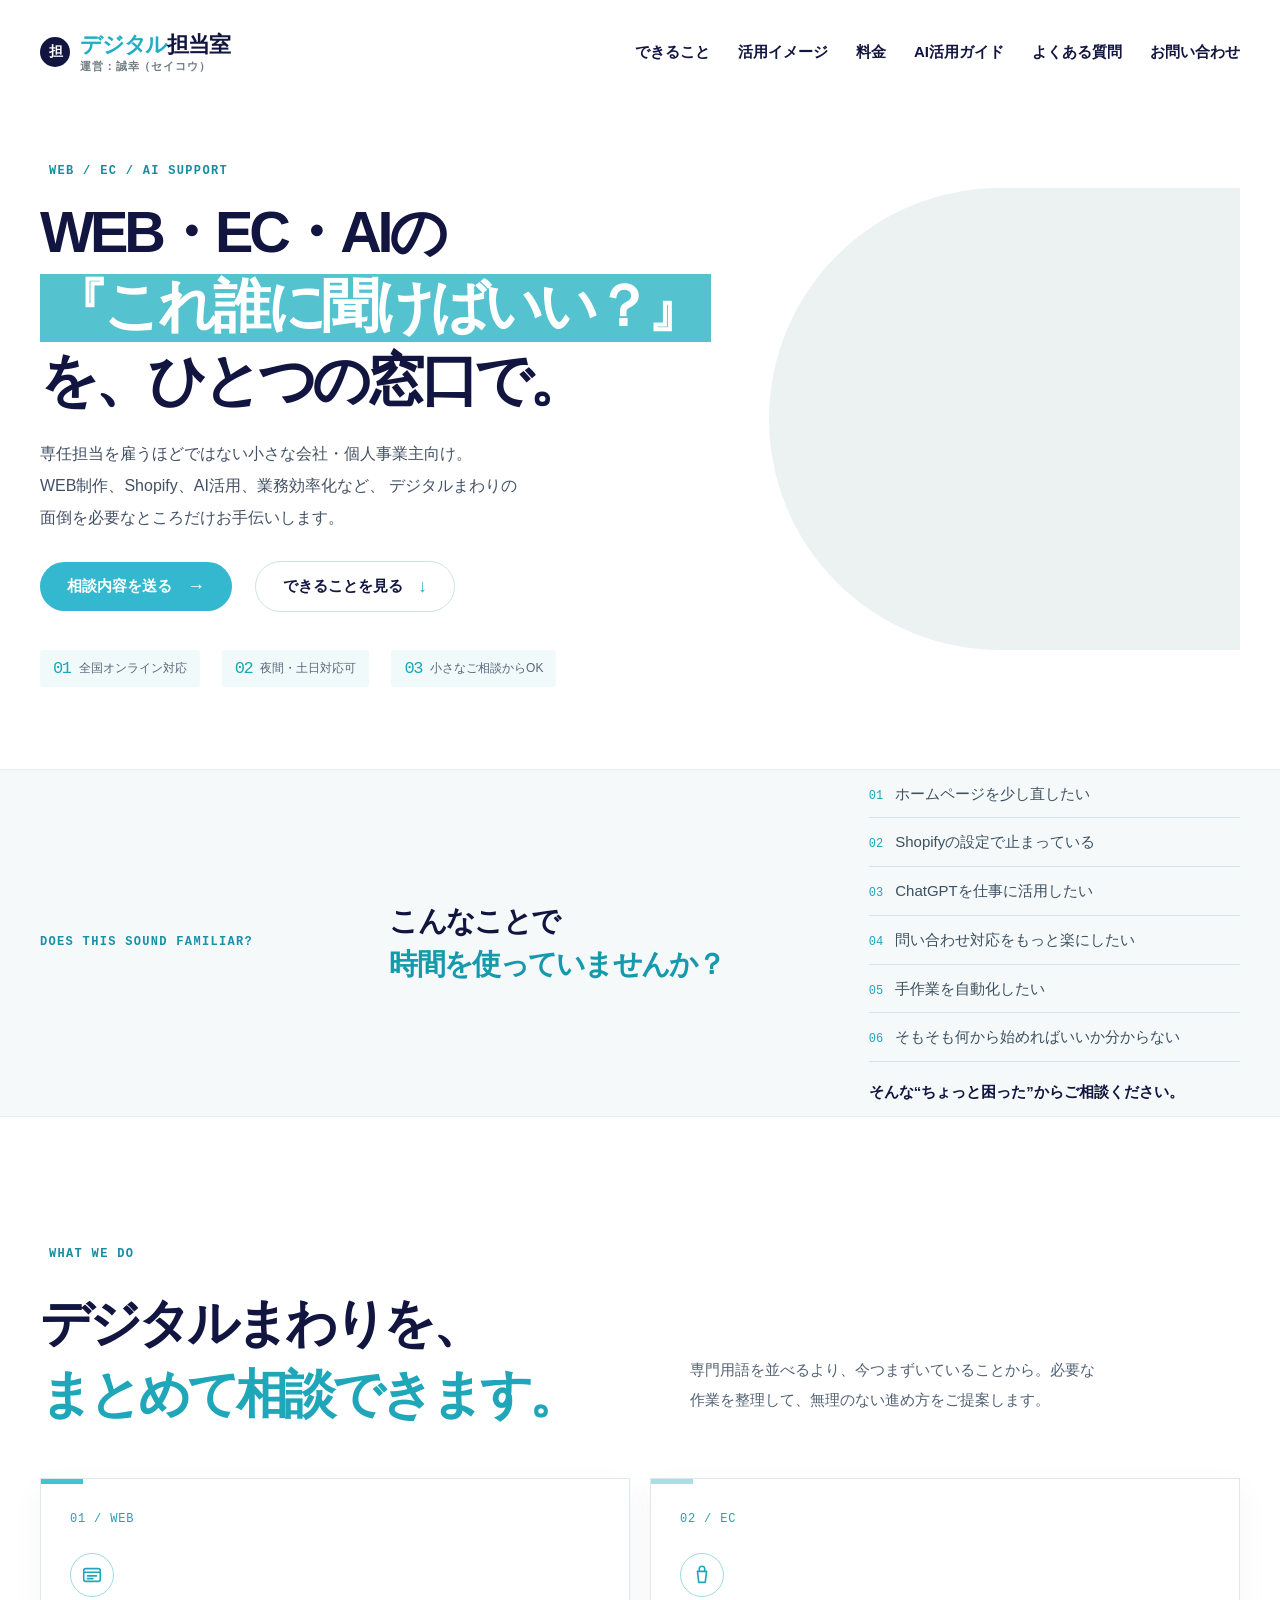
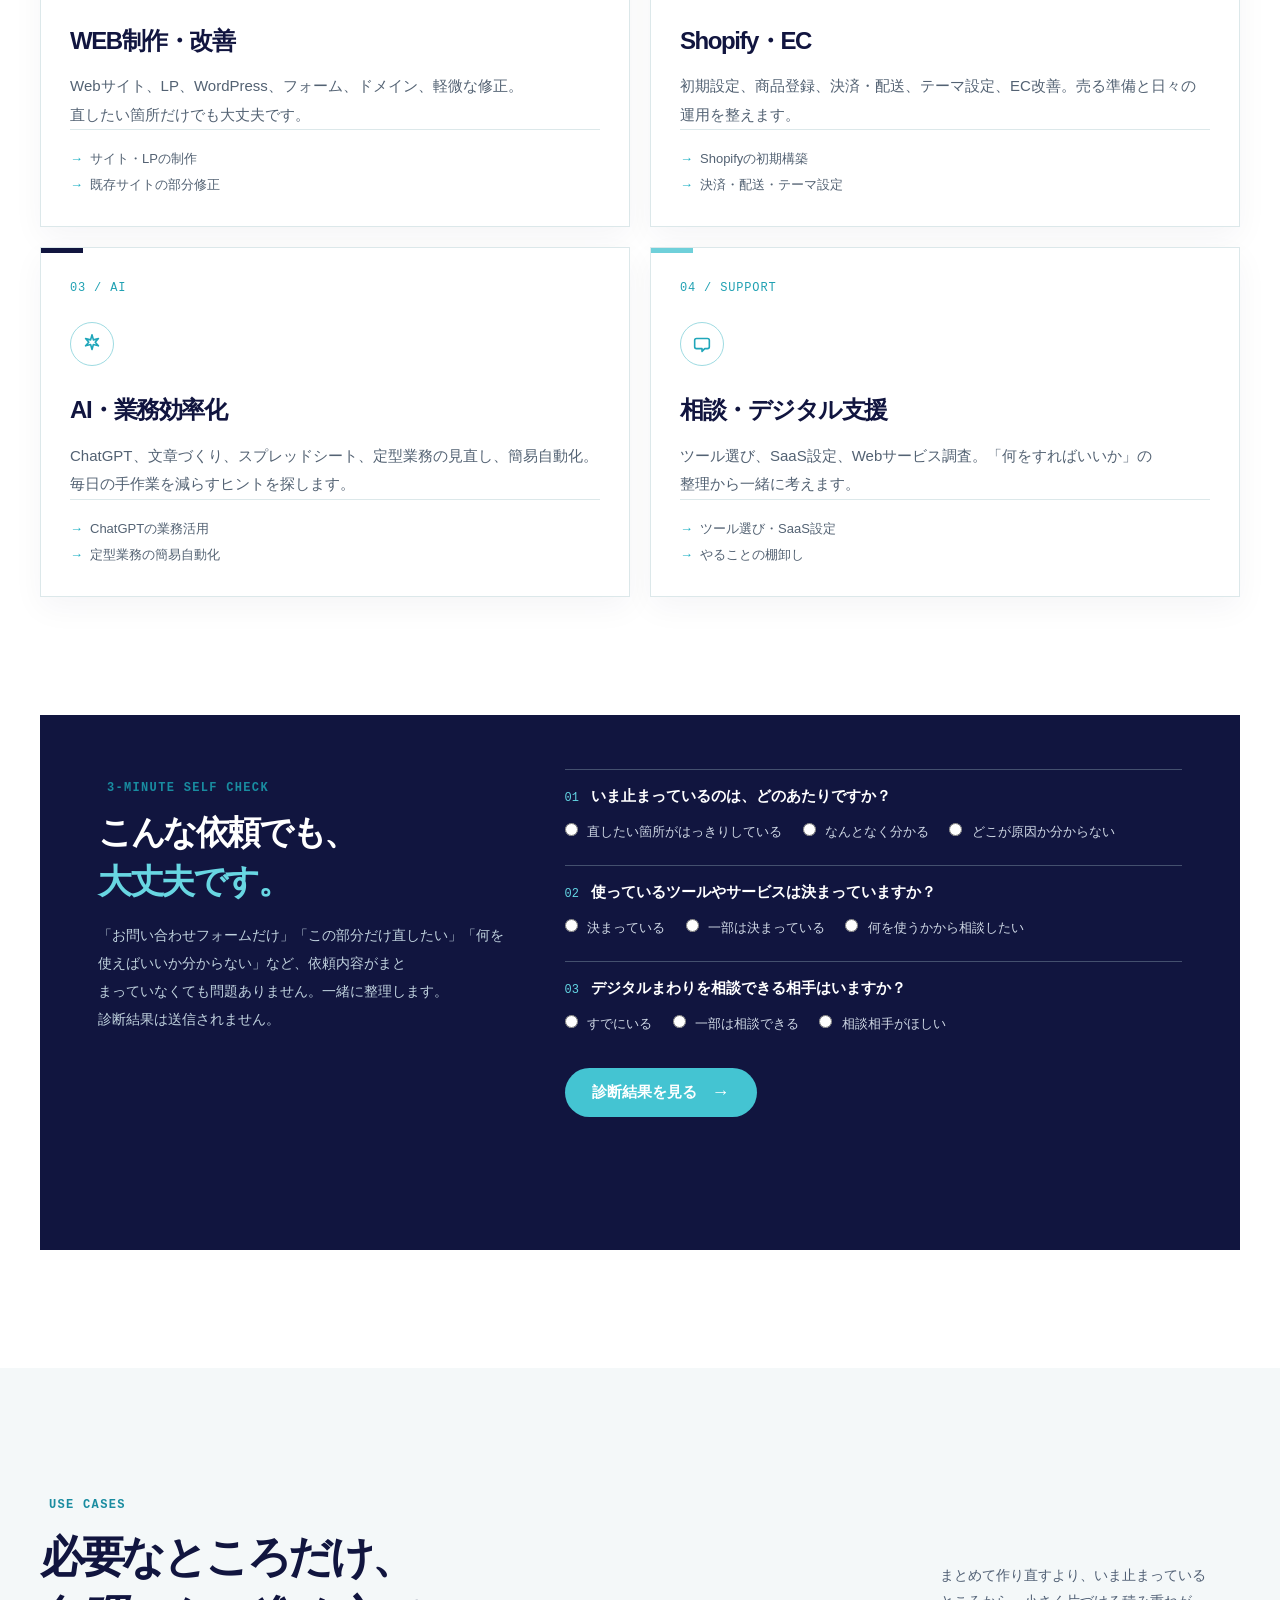
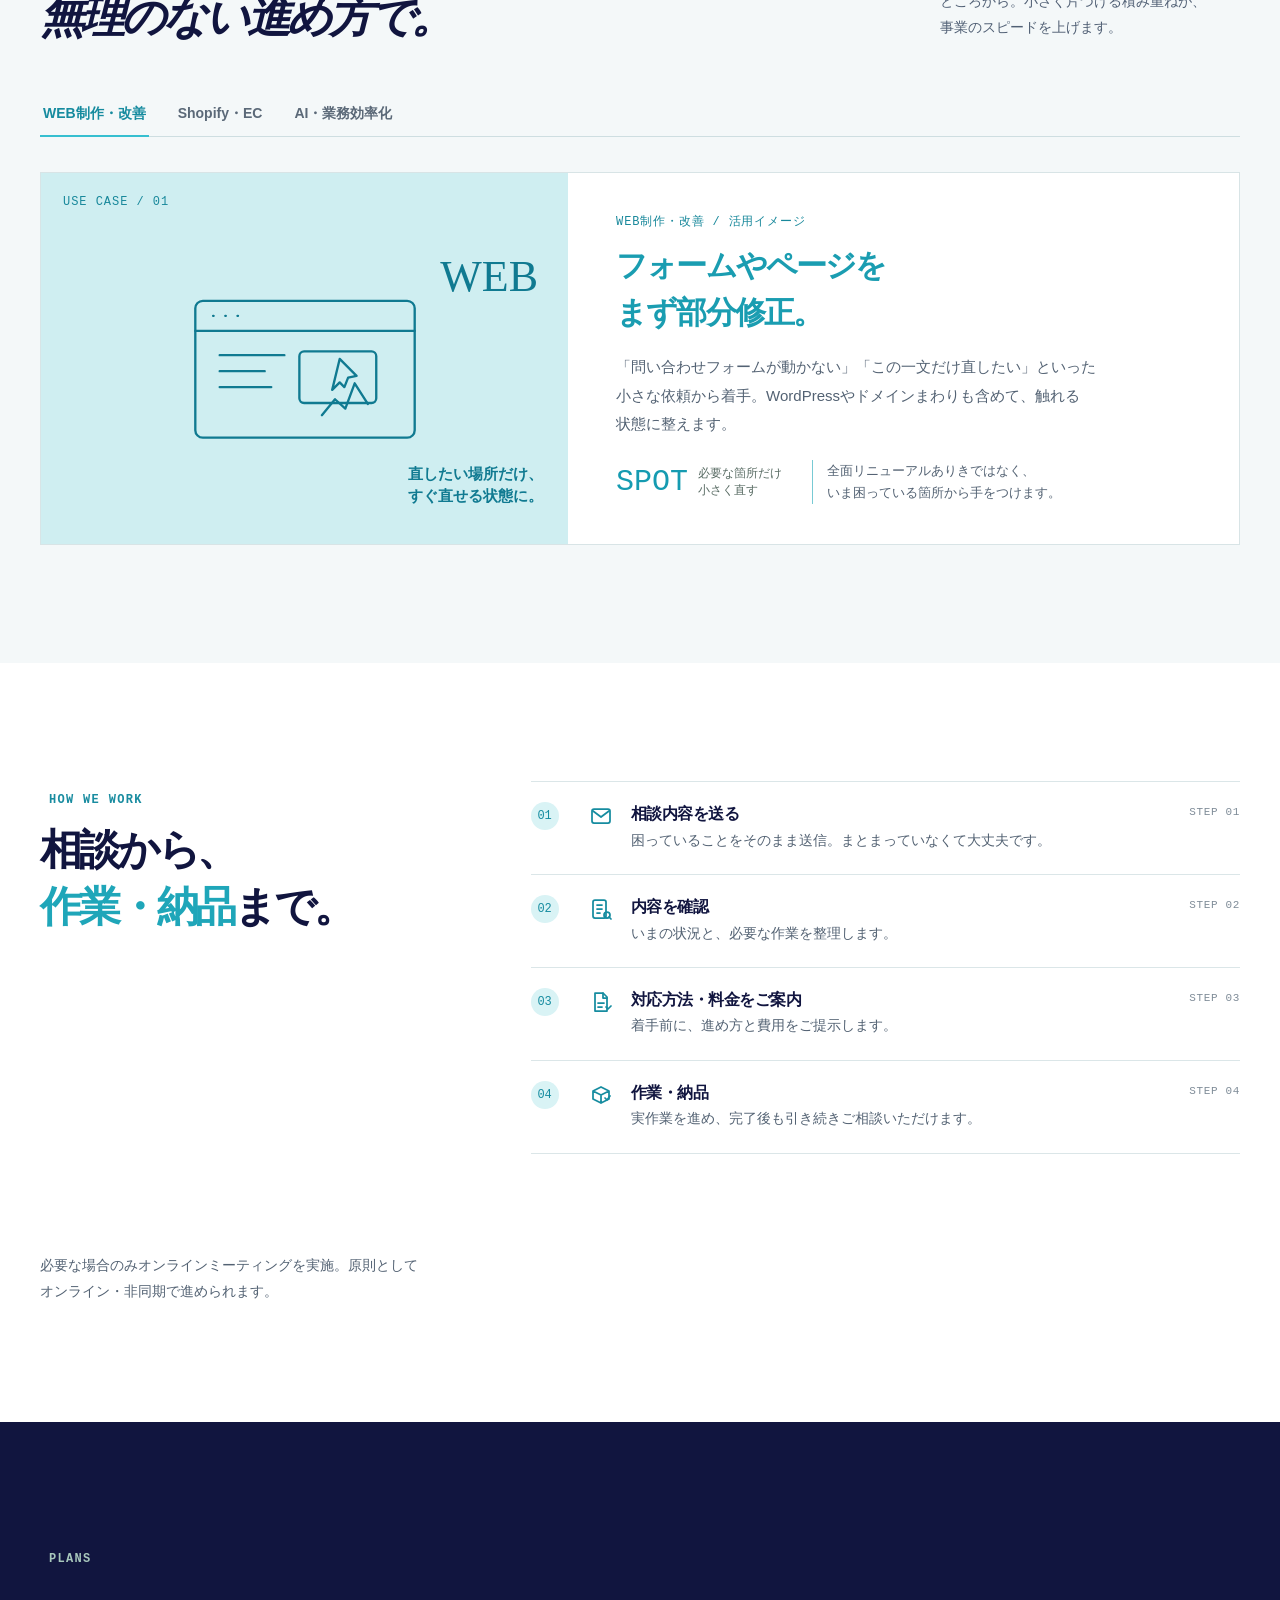
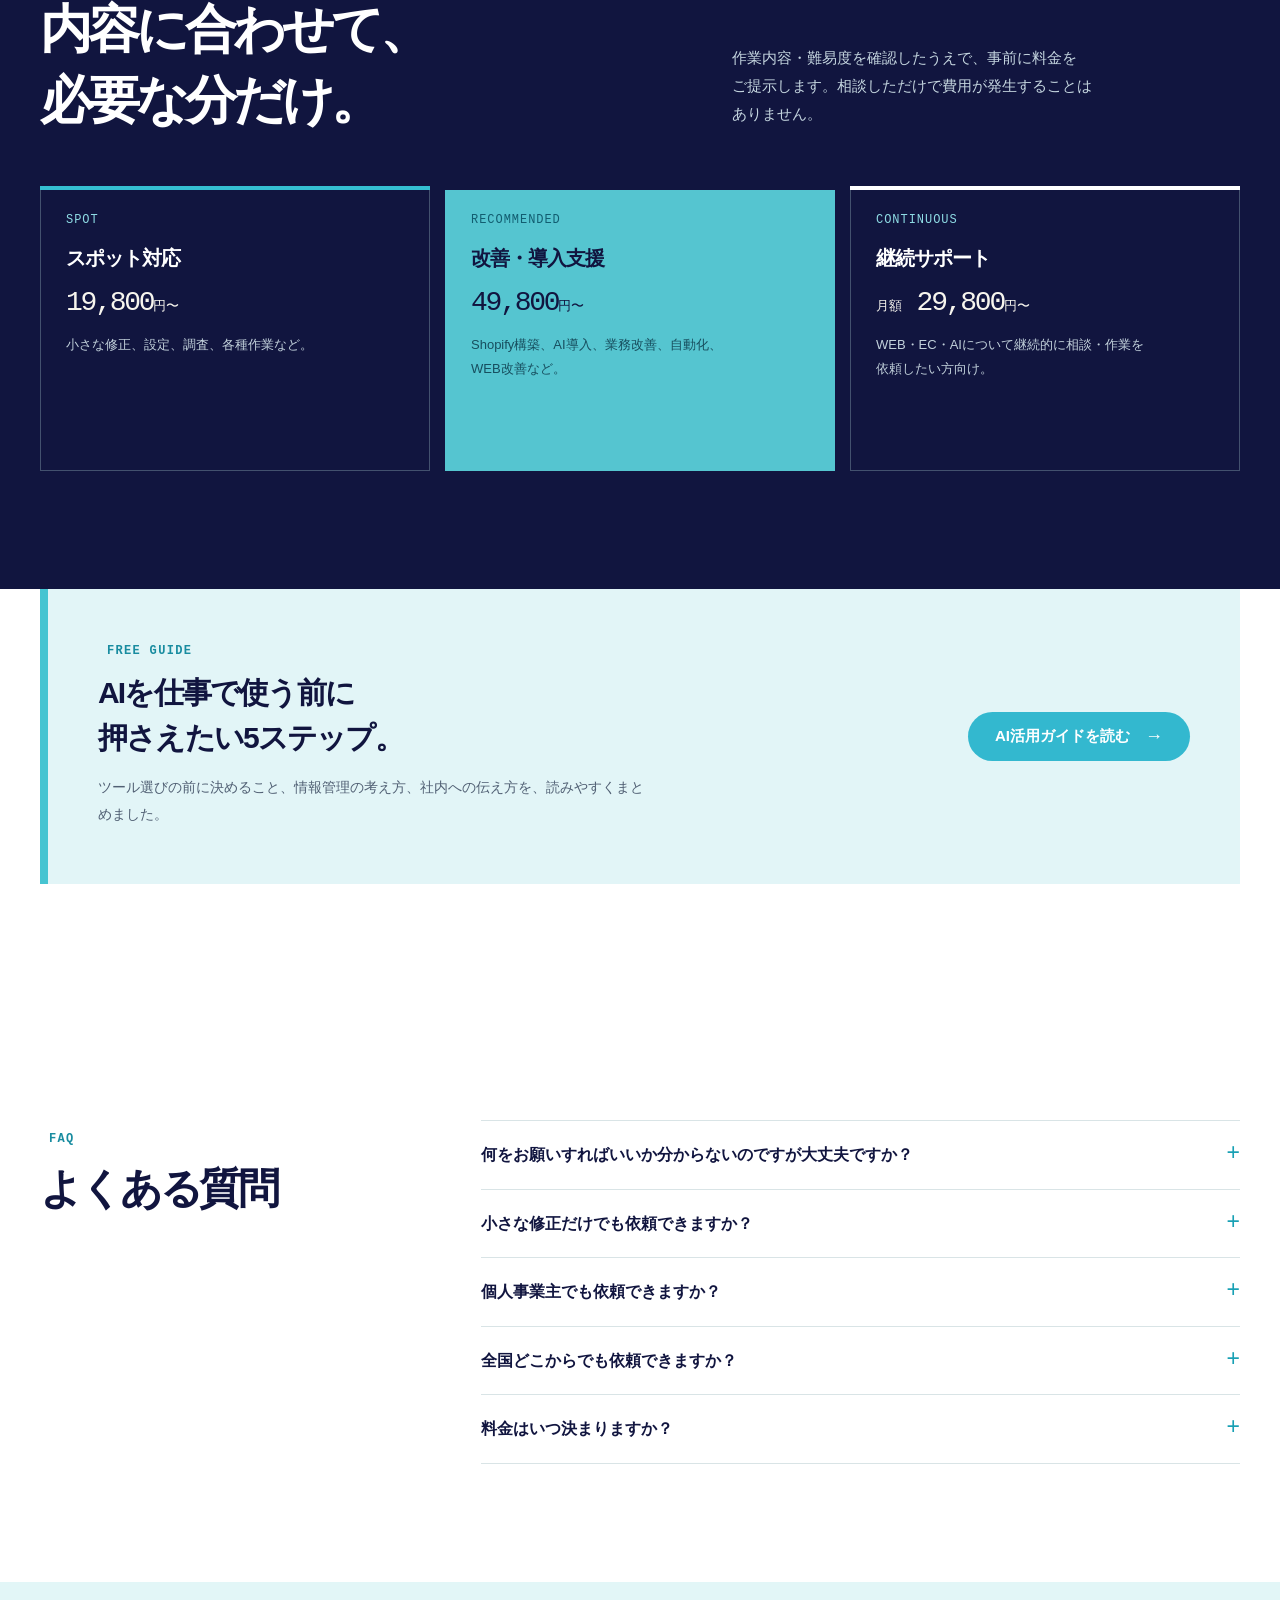
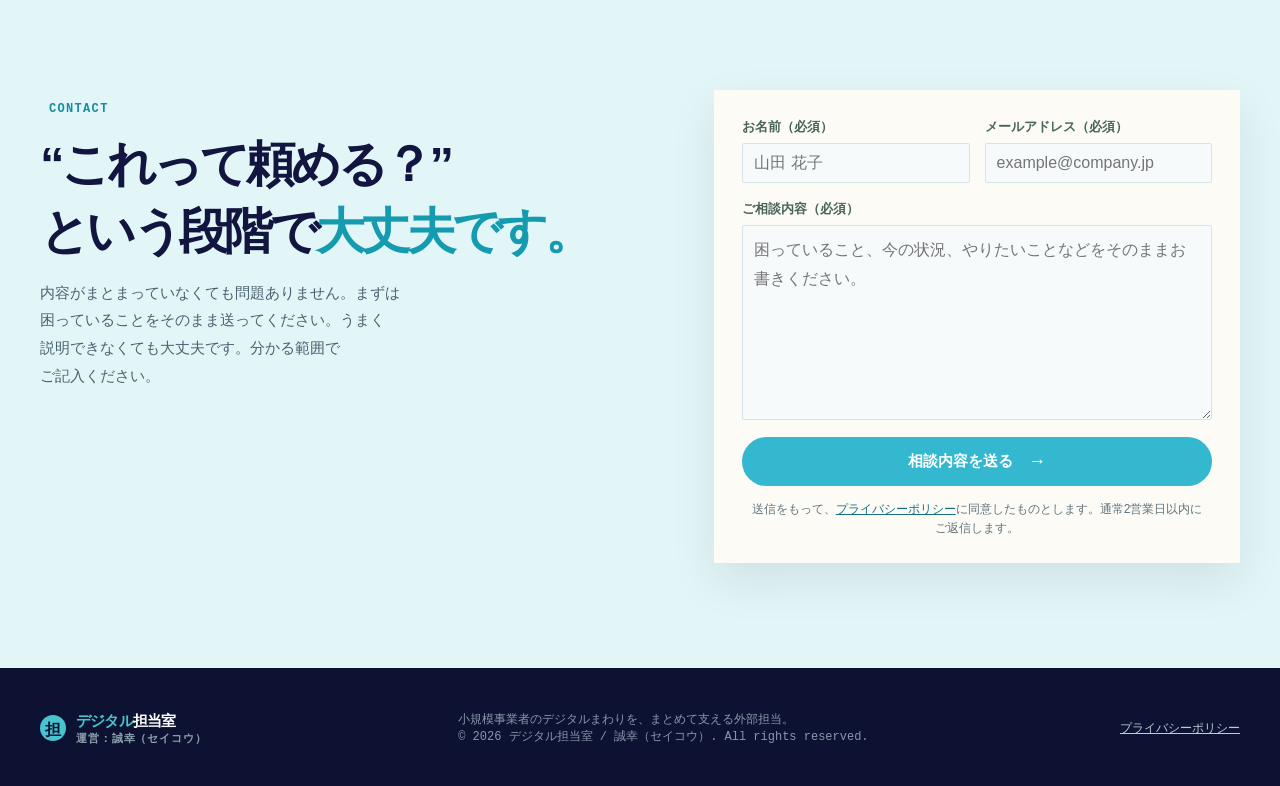
==== commit 7619b567: "Complete design refresh visual finishing" ====
--- a/index.html
+++ b/index.html
@@ -35,7 +35,7 @@
     media="(min-width: 481px) and (max-width: 800px)" />
   <link rel="preload" href="assets/hero-consultation-pc-1303.webp" as="image" type="image/webp"
     media="(min-width: 801px)" />
-  <link rel="stylesheet" href="styles.css?v=20260809.4" />
+  <link rel="stylesheet" href="styles.css?v=20260809.5" />
   <script
     type="application/ld+json">{"@context":"https://schema.org","@type":"ProfessionalService","name":"デジタル担当室（運営：誠幸）","description":"小規模事業者・個人事業主向けに、WEB制作・Shopify/EC・AI活用・業務効率化を全国オンラインで支援する外部デジタル担当","areaServed":{"@type":"Country","name":"日本"},"serviceType":["WEB制作","Shopify・EC構築","AI活用支援","業務効率化コンサルティング","デジタル運用サポート"],"url":"https://www.sei-ko.org/","availableLanguage":"ja"}</script>
   <script
@@ -288,13 +288,13 @@
           <button id="tab-ai" type="button" data-case="ai" role="tab" aria-selected="false" aria-controls="casePanel"
             tabindex="-1">AI・業務効率化</button>
         </div>
-        <article class="case-panel" id="casePanel">
+        <div class="case-panel" id="casePanel">
           <div class="case-visual">
             <p class="visual-tag">USE CASE / <span id="caseNo">01</span></p>
-            <div class="blueprint">
-              <span class="bp-line l1"></span><span class="bp-line l2"></span><span class="bp-line l3"></span><span
-                class="bp-square s1"></span><span class="bp-square s2"></span><b id="caseBadge">WEB</b>
+            <div class="case-figure" id="caseFigure" aria-hidden="true">
+              <svg viewBox="0 0 320 240" fill="none" stroke="currentColor" stroke-width="2.5" stroke-linecap="round" stroke-linejoin="round" aria-hidden="true"><rect x="43" y="47" width="234" height="146" rx="8" /><path d="M43 79h234M62 63h.5M75 63h.5M88 63h.5" /><path d="M69 105h69M69 122h48M69 139h55" /><rect x="154" y="101" width="82" height="55" rx="5" /><path d="M178 169l14-17 11 10 10-27 14 22" /><path d="M197 109l18 18-9 2-4 10-5-5-8 8z" /></svg>
             </div>
+            <b id="caseBadge">WEB</b>
             <p class="visual-caption" id="caseVisualText">
               <span class="nobr">直したい場所だけ、</span>
               <br class="pc-only" />
@@ -318,7 +318,7 @@
               <blockquote id="caseQuote">全面リニューアルありきではなく、いま困っている箇所から手をつけます。</blockquote>
             </div>
           </div>
-        </article>
+        </div>
       </div>
     </section>
 
@@ -334,7 +334,8 @@
       </div>
       <ol class="timeline">
         <li class="reveal">
-          <span>01</span>
+          <span class="timeline-number">01</span>
+          <svg class="timeline-icon" viewBox="0 0 24 24" fill="none" stroke="currentColor" stroke-width="1.75" stroke-linecap="round" stroke-linejoin="round" aria-hidden="true"><rect x="3" y="5" width="18" height="14" rx="2" /><path d="m4 7 8 6 8-6" /></svg>
           <div>
             <h3>相談内容を送る</h3>
             <p>困っていることをそのまま送信。まとまっていなくて大丈夫です。</p>
@@ -342,7 +343,8 @@
           <b>STEP 01</b>
         </li>
         <li class="reveal delay-1">
-          <span>02</span>
+          <span class="timeline-number">02</span>
+          <svg class="timeline-icon" viewBox="0 0 24 24" fill="none" stroke="currentColor" stroke-width="1.75" stroke-linecap="round" stroke-linejoin="round" aria-hidden="true"><rect x="4" y="3" width="13" height="18" rx="2" /><path d="M8 8h5M8 12h5M8 16h3" /><circle cx="18" cy="18" r="3" /><path d="m20 20 2 2" /></svg>
           <div>
             <h3>内容を確認</h3>
             <p>いまの状況と、必要な作業を整理します。</p>
@@ -350,7 +352,8 @@
           <b>STEP 02</b>
         </li>
         <li class="reveal delay-2">
-          <span>03</span>
+          <span class="timeline-number">03</span>
+          <svg class="timeline-icon" viewBox="0 0 24 24" fill="none" stroke="currentColor" stroke-width="1.75" stroke-linecap="round" stroke-linejoin="round" aria-hidden="true"><path d="M6 3h8l4 4v14H6z" /><path d="M14 3v5h4M9 13h6M9 17h4" /><path d="m17 17 2 2 3-3" /></svg>
           <div>
             <h3>対応方法・料金をご案内</h3>
             <p>着手前に、進め方と費用をご提示します。</p>
@@ -358,7 +361,8 @@
           <b>STEP 03</b>
         </li>
         <li class="reveal delay-3">
-          <span>04</span>
+          <span class="timeline-number">04</span>
+          <svg class="timeline-icon" viewBox="0 0 24 24" fill="none" stroke="currentColor" stroke-width="1.75" stroke-linecap="round" stroke-linejoin="round" aria-hidden="true"><path d="m4 8 8-4 8 4-8 4zM4 8v8l8 4 8-4V8M12 12v8" /><path d="m16 15 2 2 3-4" /></svg>
           <div>
             <h3>作業・納品</h3>
             <p>実作業を進め、完了後も引き続きご相談いただけます。</p>
@@ -382,7 +386,7 @@
           <p>作業内容・難易度を確認したうえで、事前に料金をご提示します。相談しただけで費用が発生することはありません。</p>
         </div>
         <div class="price-grid">
-          <article class="price-card reveal">
+          <article class="price-card spot reveal">
             <p class="plan-label">SPOT</p>
             <h3>スポット対応</h3>
             <p class="price">19,800<small>円〜</small></p>
@@ -394,7 +398,7 @@
             <p class="price">49,800<small>円〜</small></p>
             <p>Shopify構築、AI導入、業務改善、自動化、WEB改善など。</p>
           </article>
-          <article class="price-card reveal delay-2">
+          <article class="price-card continuous reveal delay-2">
             <p class="plan-label">CONTINUOUS</p>
             <h3>継続サポート</h3>
             <p class="price"><small>月額</small> 29,800<small>円〜</small></p>
@@ -498,7 +502,7 @@
       <div><a href="privacy.html">プライバシーポリシー</a></div>
     </div>
   </footer>
-  <script src="script.js?v=20260808.2" defer></script>
+  <script src="script.js?v=20260809.1" defer></script>
 </body>
 
 </html>
--- a/styles.css
+++ b/styles.css
@@ -778,65 +778,27 @@
   margin: 0;
 }
 
-.blueprint {
-  width: 235px;
-  height: 210px;
+.case-figure {
   position: absolute;
-  bottom: 10px;
-  left: 30%;
-  border-left: 2px solid #55bfc9;
-  border-bottom: 2px solid #55bfc9;
-  transform: skewY(-8deg);
-  opacity: 0.9;
-}
-
-.blueprint b {
+  top: 50%;
+  left: 50%;
+  width: min(76%, 300px);
+  transform: translate(-50%, -45%);
+  color: #107a91;
+}
+
+.case-figure svg {
+  display: block;
+  width: 100%;
+  height: auto;
+}
+
+.case-visual > b {
   position: absolute;
   right: 30px;
   top: 78px;
   color: #107a91;
   font: 500 44px Georgia, serif;
-}
-
-.bp-line {
-  position: absolute;
-  border-top: 1px solid #86b89e;
-}
-
-.l1 {
-  width: 165px;
-  top: 55px;
-  left: 0;
-}
-
-.l2 {
-  width: 183px;
-  top: 124px;
-  left: 0;
-}
-
-.l3 {
-  height: 185px;
-  border-left: 1px solid #86b89e;
-  left: 103px;
-  top: 0;
-}
-
-.bp-square {
-  position: absolute;
-  width: 42px;
-  height: 42px;
-  border: 1px solid #86b89e;
-}
-
-.s1 {
-  top: 9px;
-  left: 45px;
-}
-
-.s2 {
-  bottom: 20px;
-  right: 19px;
 }
 
 .visual-caption {
@@ -938,8 +900,8 @@
 
 .timeline li {
   display: grid;
-  grid-template-columns: 44px 1fr auto;
-  gap: 18px;
+  grid-template-columns: 44px 28px 1fr auto;
+  gap: 14px;
   border-top: 1px solid #dbe6e8;
   padding: 20px 0 21px;
   align-items: start;
@@ -949,7 +911,7 @@
   border-bottom: 1px solid #dbe6e8;
 }
 
-.timeline li > span {
+.timeline-number {
   width: 28px;
   height: 28px;
   border-radius: 50%;
@@ -960,6 +922,13 @@
   font: 12px var(--mono);
 }
 
+.timeline-icon {
+  width: 24px;
+  height: 24px;
+  margin-top: 2px;
+  color: #168ca0;
+}
+
 .timeline h3 {
   font-size: 16px;
   line-height: 1.3;
@@ -1028,6 +997,24 @@
   padding: 26px 25px;
   min-height: 285px;
   position: relative;
+}
+
+.price-card::before {
+  content: "";
+  position: absolute;
+  top: -1px;
+  right: -1px;
+  left: -1px;
+  height: 4px;
+  background: var(--lime);
+}
+
+.price-card.featured::before {
+  background: var(--ink);
+}
+
+.price-card.continuous::before {
+  background: var(--cream);
 }
 
 .price-card.featured {
@@ -1536,6 +1523,18 @@
     height: 260px;
   }
 
+  .case-figure {
+    left: 42%;
+    width: min(72%, 280px);
+    transform: translate(-50%, -56%);
+  }
+
+  .case-visual > b {
+    right: 22px;
+    top: 70px;
+    font-size: 36px;
+  }
+
   .case-content {
     padding: 29px 24px;
   }
@@ -1561,11 +1560,12 @@
   }
 
   .timeline li {
-    grid-template-columns: 36px 1fr;
+    grid-template-columns: 36px 28px 1fr;
+    gap: 12px;
   }
 
   .timeline li > b {
-    grid-column: 2;
+    grid-column: 3;
   }
 
   .contact-inner {
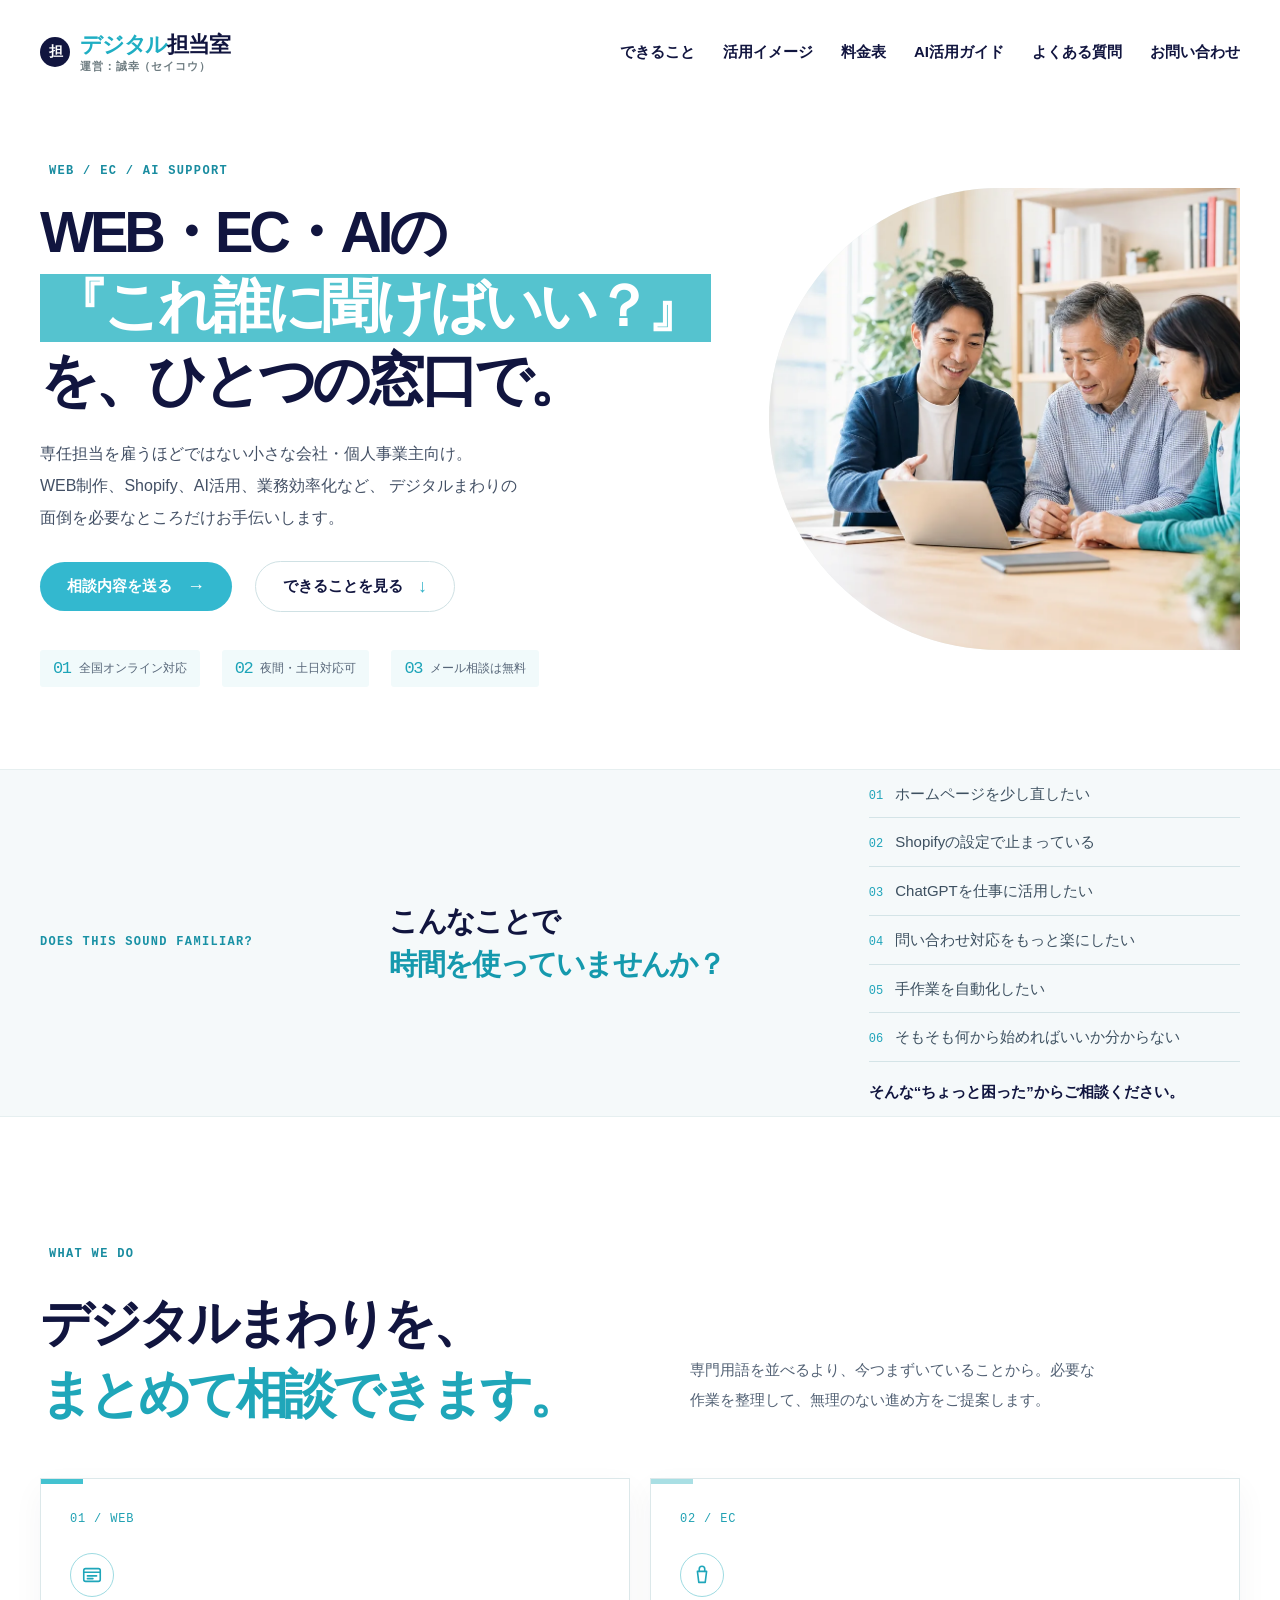
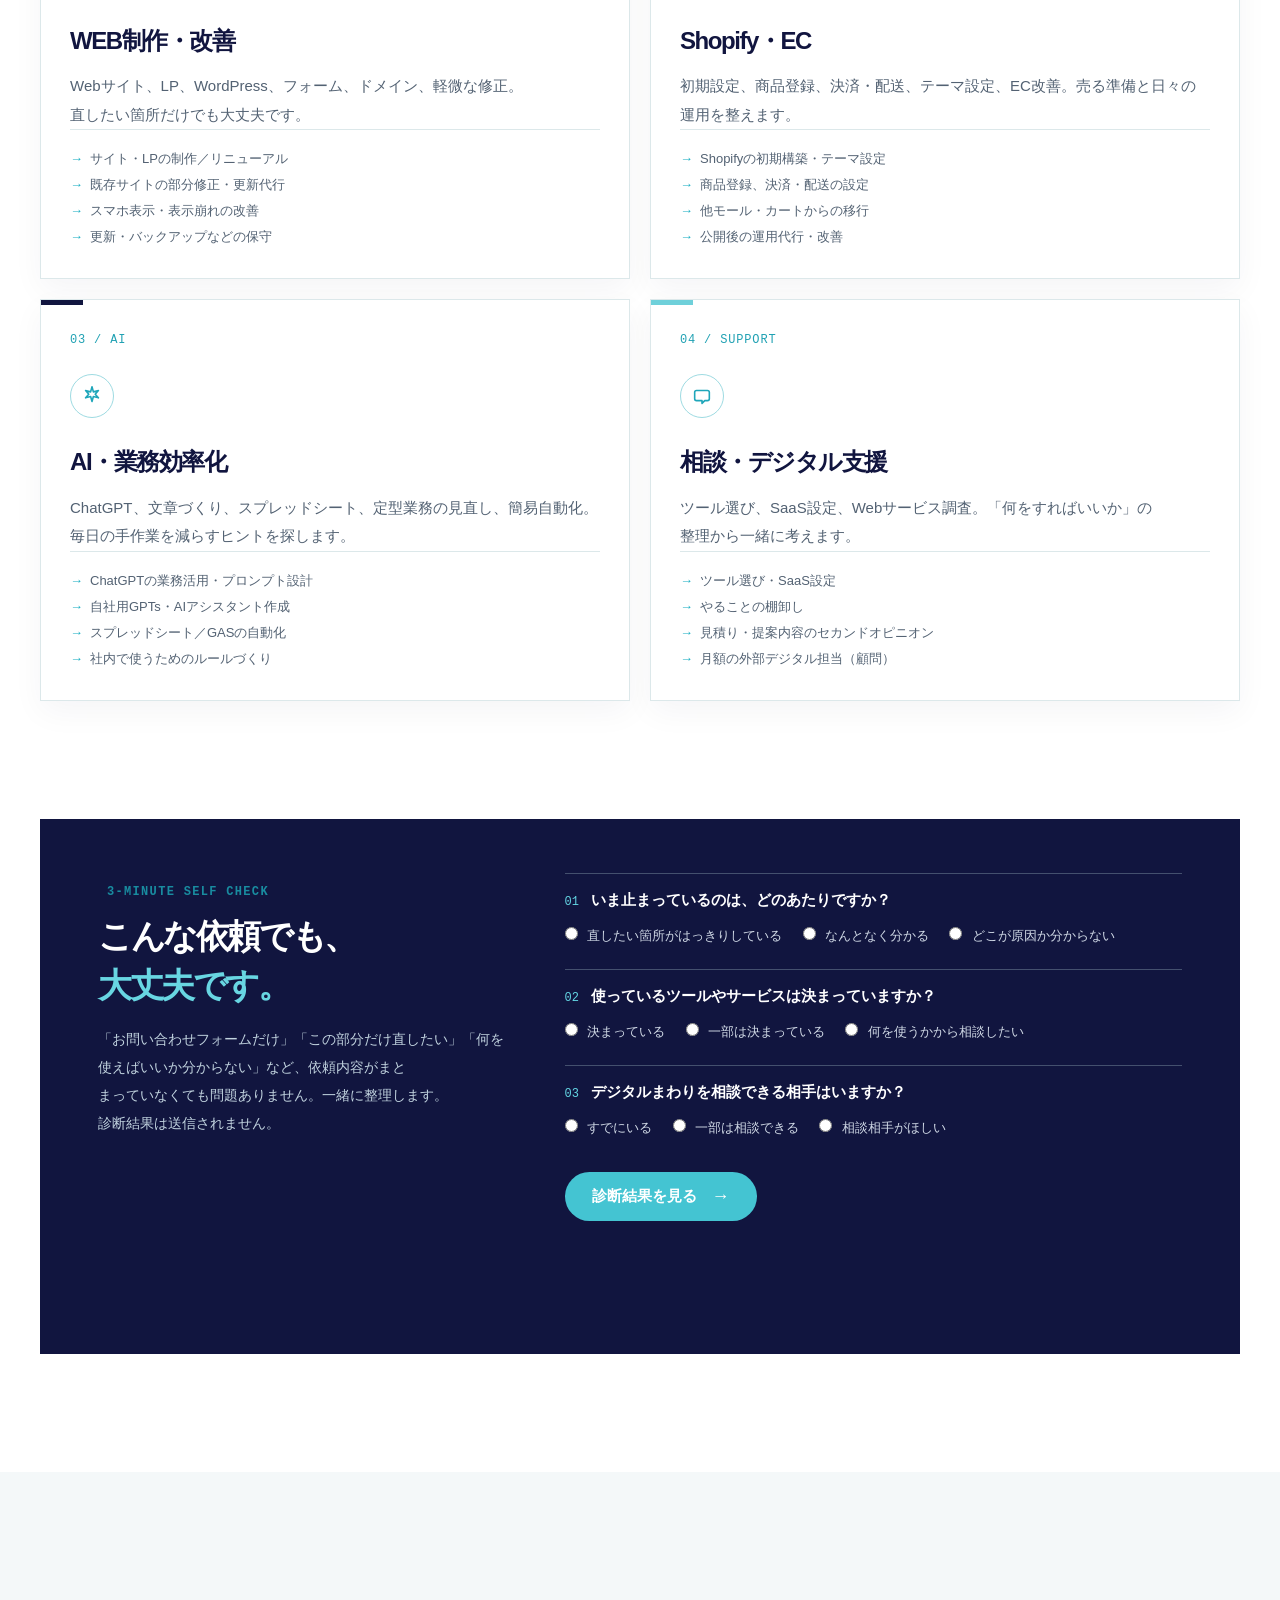
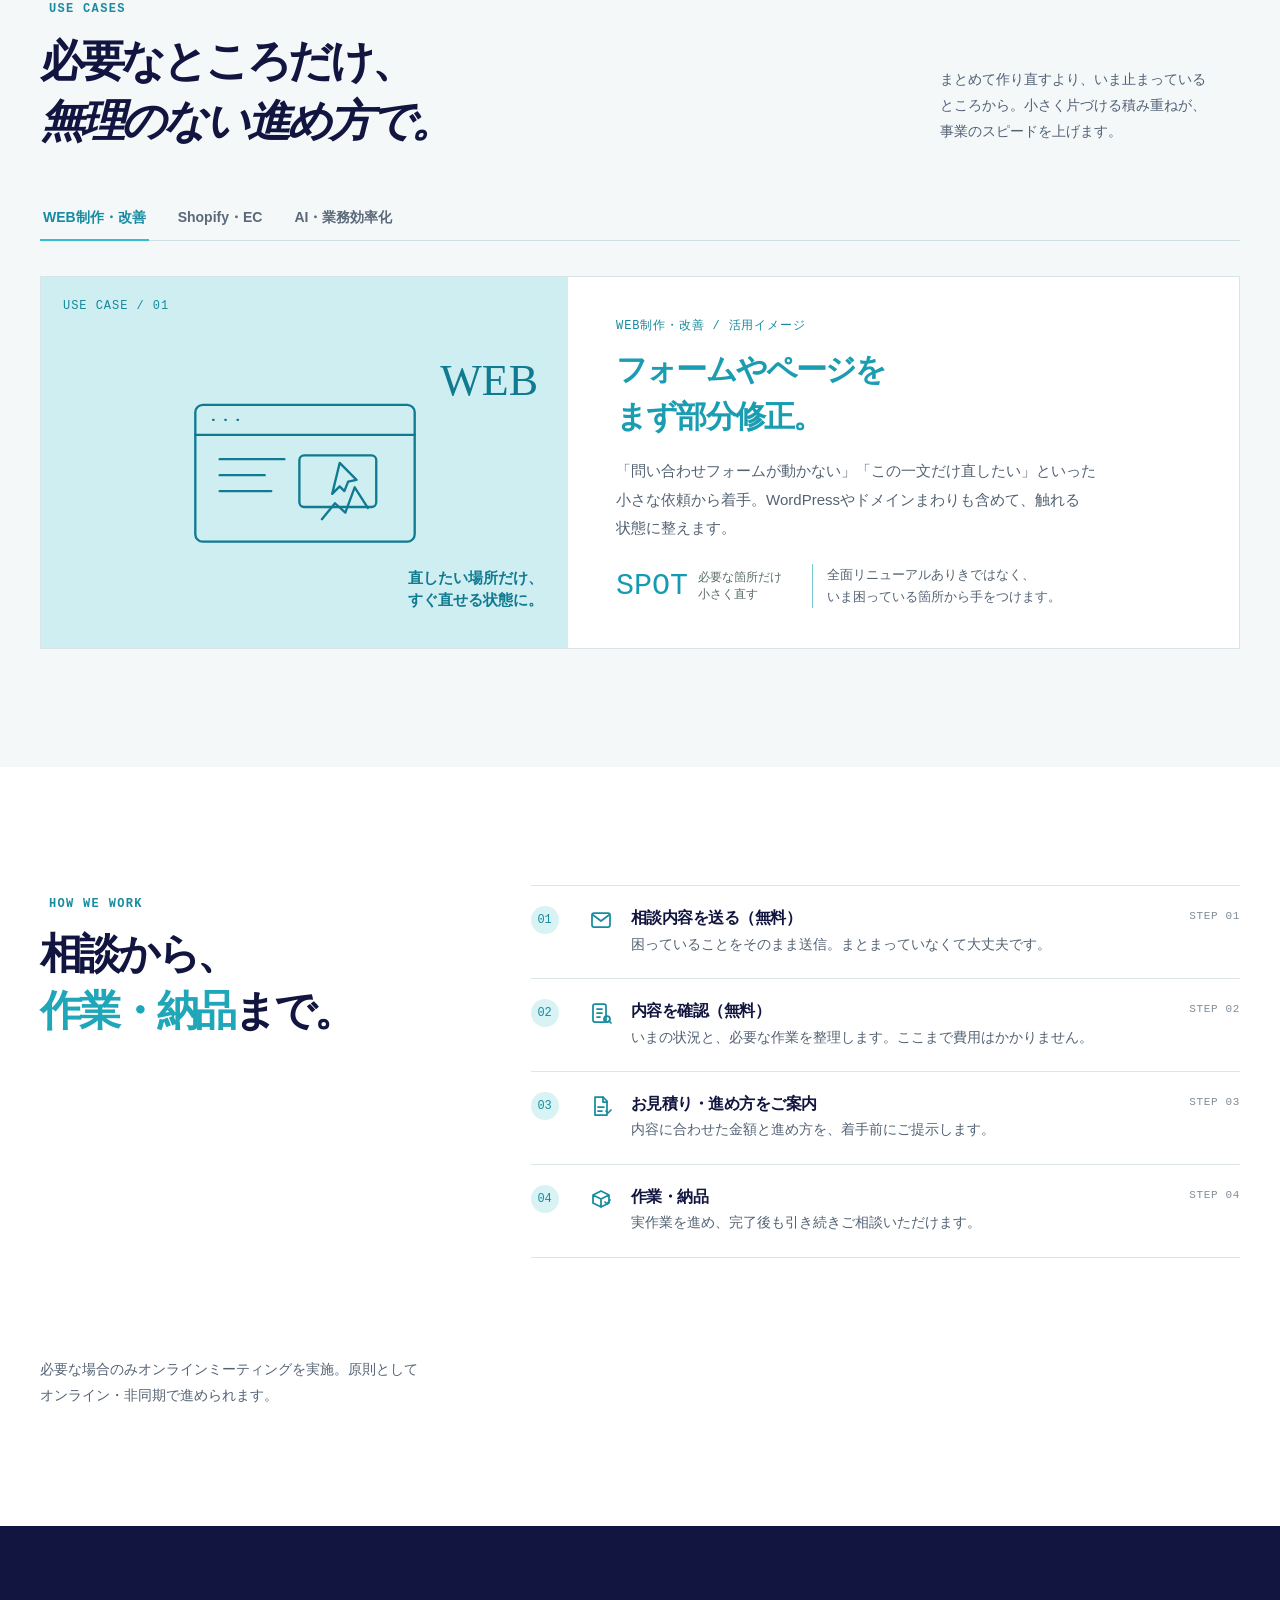
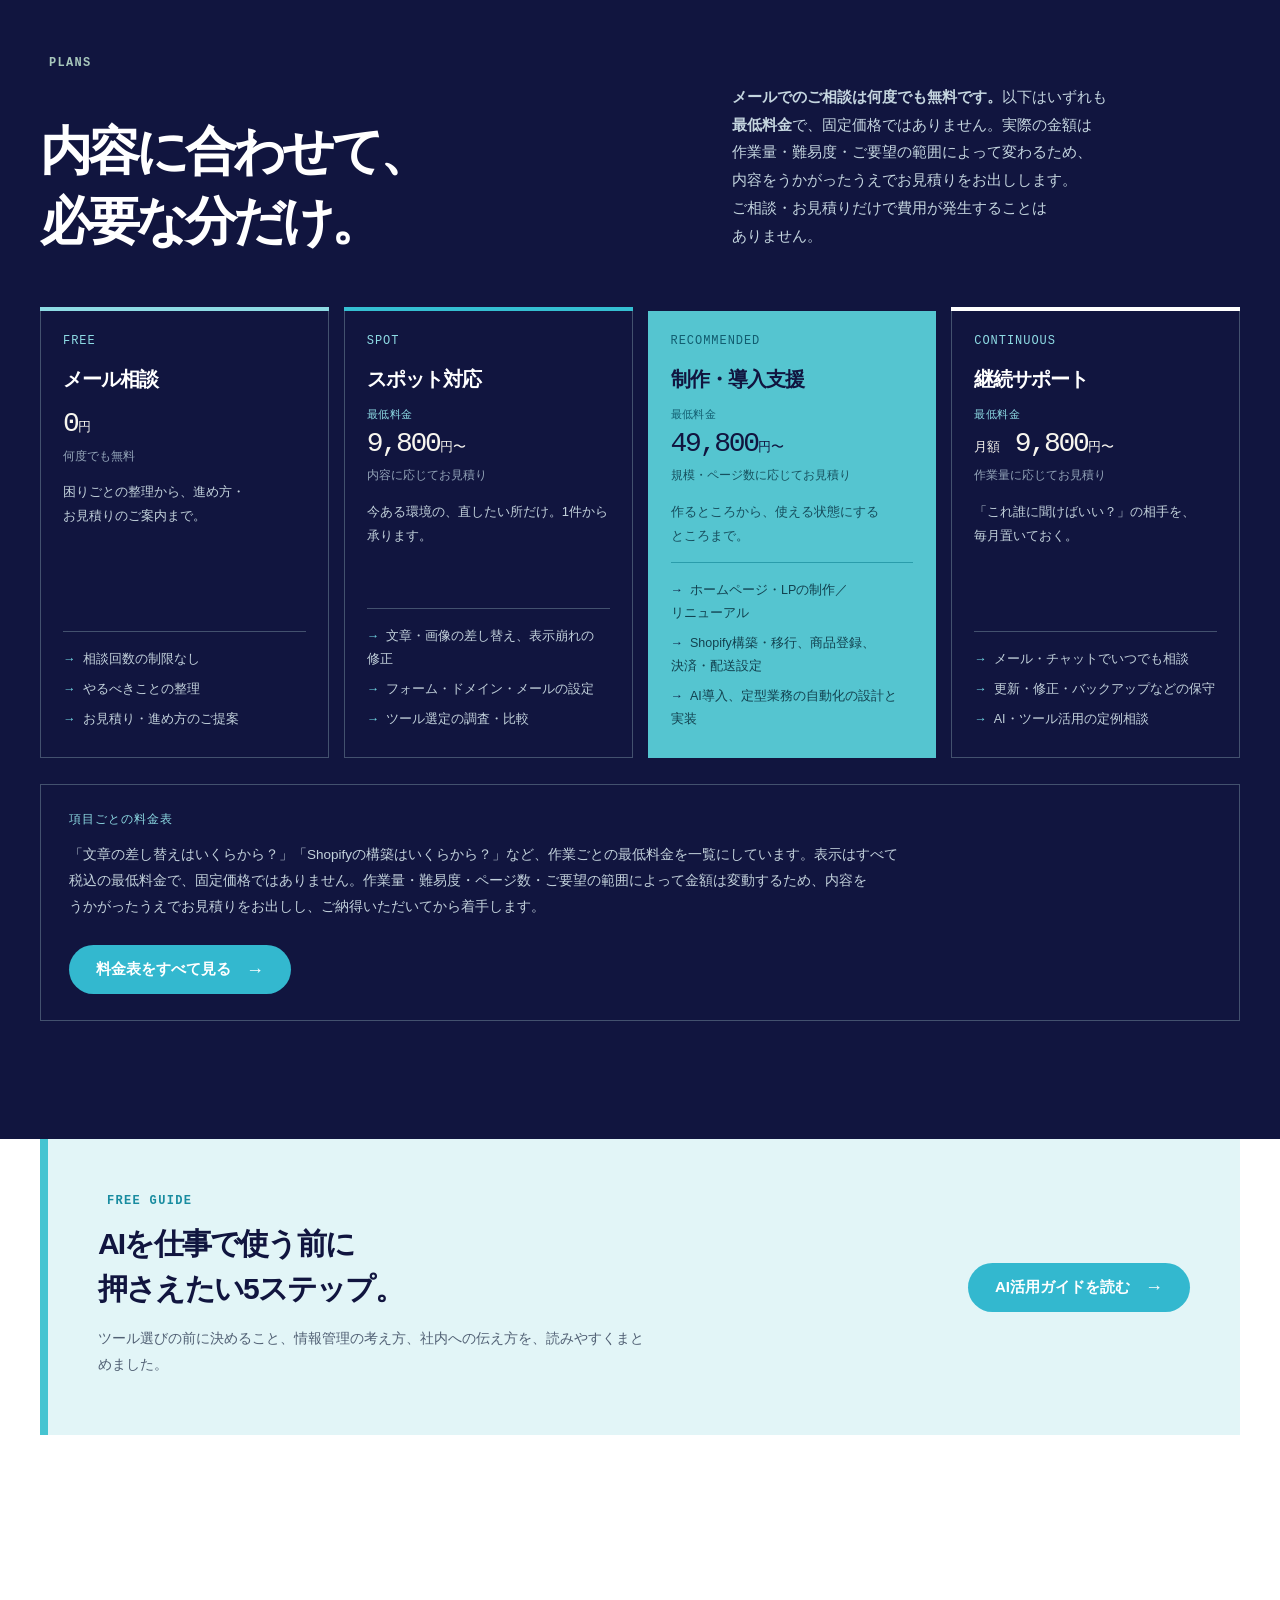
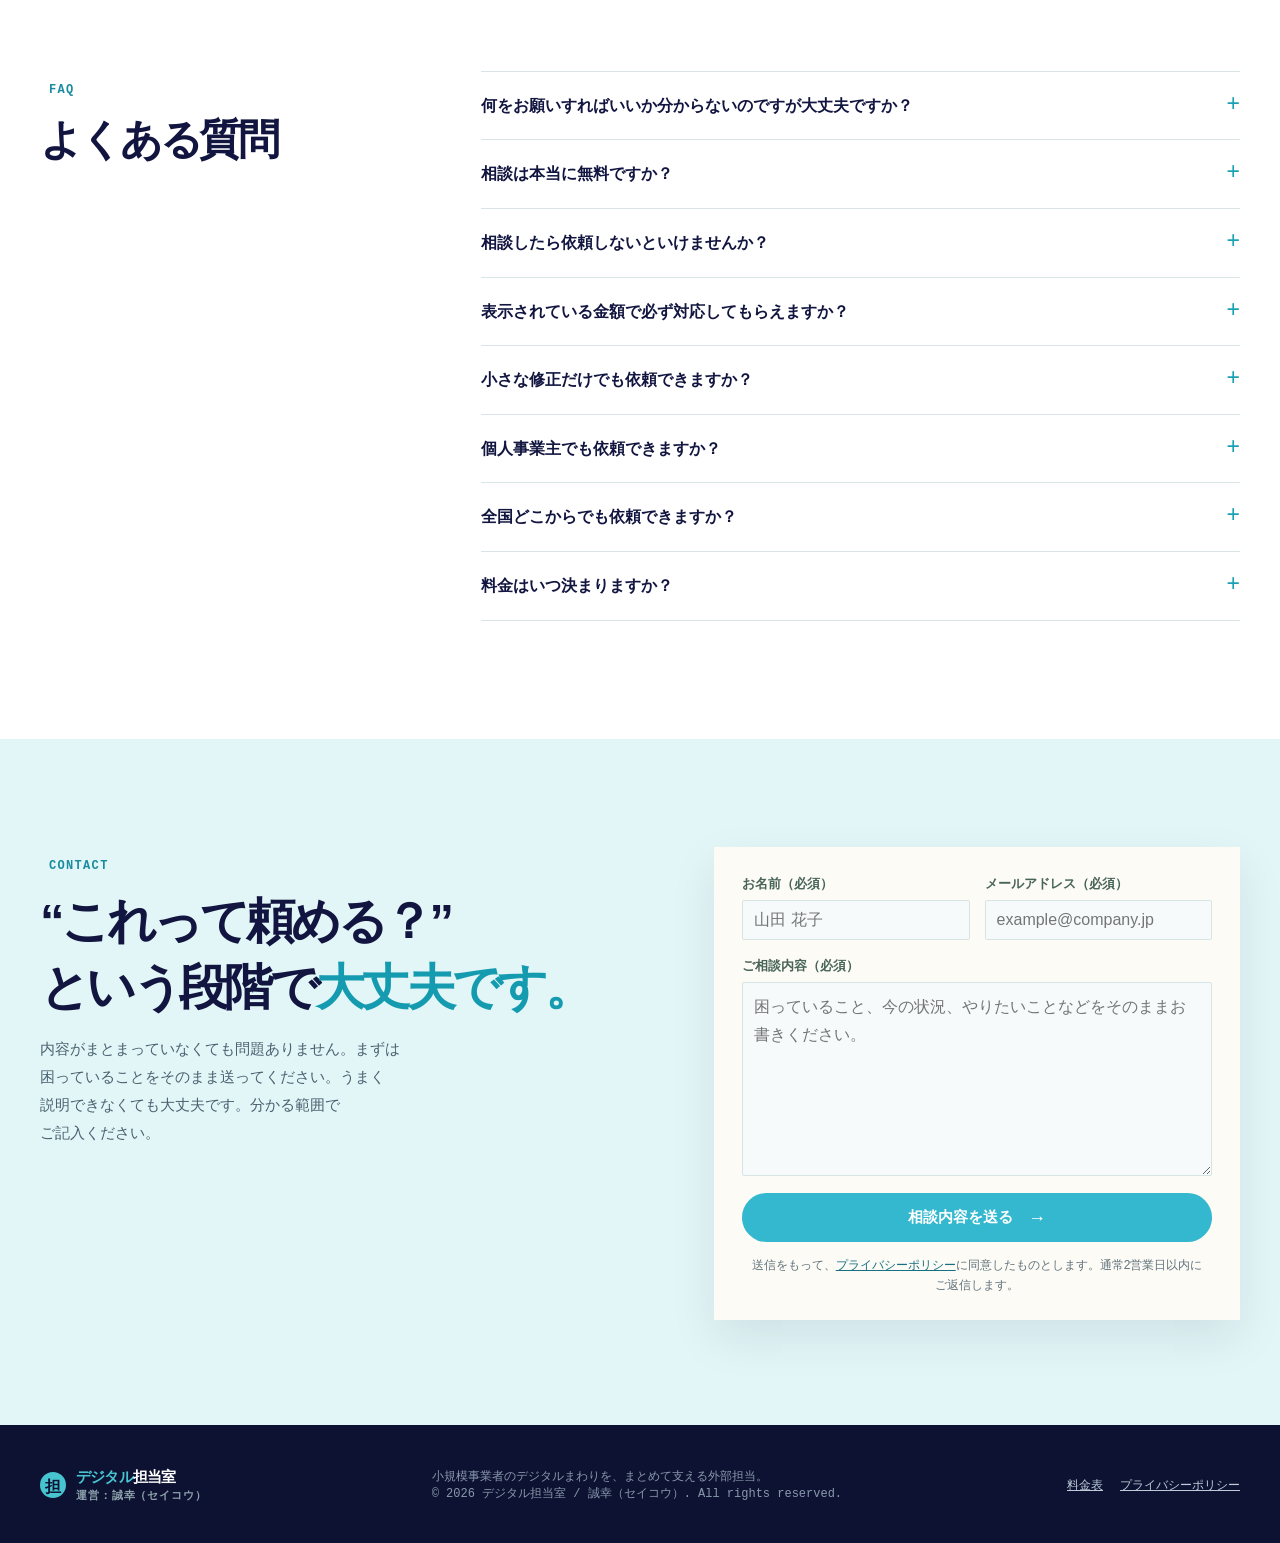
==== commit e00e1f3c: "料金体系を最低料金+見積り制に改定し、料金表ページを新設 ココナラの実売価格（Shopify構築990件、HP修正17,485件、HP制作29,591件、 AI活用1,472件、IT顧問19件）を実測" ====
--- a/index.html
+++ b/index.html
@@ -4,7 +4,7 @@
 <head>
   <meta charset="UTF-8" />
   <meta name="viewport" content="width=device-width, initial-scale=1, viewport-fit=cover" />
-  <meta name="description" content="小規模事業者・個人事業主のための外部デジタル担当。WEB制作、Shopify・EC、AI活用・業務効率化を、全国オンラインで必要な分だけお手伝いします。" />
+  <meta name="description" content="小規模事業者・個人事業主のための外部デジタル担当。WEB制作、Shopify・EC、AI活用・業務効率化を、全国オンラインで必要な分だけお手伝いします。メール相談は無料、スポット対応は最低9,800円から。内容に応じてお見積りします。" />
   <meta name="keywords" content="WEB制作 依頼,Shopify 構築 代行,ChatGPT 業務活用,個人事業主 ホームページ 修正,EC 運用サポート,業務自動化 相談" />
   <meta name="robots" content="index,follow" />
   <meta property="og:type" content="website" />
@@ -35,13 +35,15 @@
     media="(min-width: 481px) and (max-width: 800px)" />
   <link rel="preload" href="assets/hero-consultation-pc-1303.webp" as="image" type="image/webp"
     media="(min-width: 801px)" />
-  <link rel="stylesheet" href="styles.css?v=20260809.5" />
+  <link rel="stylesheet" href="styles.css?v=20260810.4" />
   <script
-    type="application/ld+json">{"@context":"https://schema.org","@type":"ProfessionalService","name":"デジタル担当室（運営：誠幸）","description":"小規模事業者・個人事業主向けに、WEB制作・Shopify/EC・AI活用・業務効率化を全国オンラインで支援する外部デジタル担当","areaServed":{"@type":"Country","name":"日本"},"serviceType":["WEB制作","Shopify・EC構築","AI活用支援","業務効率化コンサルティング","デジタル運用サポート"],"url":"https://www.sei-ko.org/","availableLanguage":"ja"}</script>
+    type="application/ld+json">{"@context":"https://schema.org","@type":"ProfessionalService","name":"デジタル担当室（運営：誠幸）","image":"https://www.sei-ko.org/assets/ogp.jpg","description":"小規模事業者・個人事業主向けに、WEB制作・Shopify/EC・AI活用・業務効率化を全国オンラインで支援する外部デジタル担当","areaServed":{"@type":"Country","name":"日本"},"priceRange":"¥9,800〜","knowsAbout":["WEB制作","Shopify・EC構築","ChatGPT・AI導入支援","業務効率化","デジタル運用サポート"],"serviceType":["WEB制作","Shopify・EC構築","AI活用支援","業務効率化コンサルティング","デジタル運用サポート"],"url":"https://www.sei-ko.org/","availableLanguage":"ja","provider":{"@type":"Organization","name":"誠幸（セイコウ）"}}</script>
+  <script
+    type="application/ld+json">{"@context":"https://schema.org","@type":"Service","serviceType":"WEB・EC・AIサポート","provider":{"@type":"ProfessionalService","name":"デジタル担当室（運営：誠幸）"},"areaServed":{"@type":"Country","name":"日本"},"hasOfferCatalog":{"@type":"OfferCatalog","name":"デジタル担当室 サービスメニュー","itemListElement":[{"@type":"OfferCatalog","name":"WEBサポート","description":"ホームページ作成、LP制作、既存サイトの小さな修正・更新、レスポンシブ対応"},{"@type":"OfferCatalog","name":"EC・Shopifyサポート","description":"Shopifyストア構築、商品登録代行、決済・配送設定、運営サポート"},{"@type":"OfferCatalog","name":"AI活用支援","description":"ChatGPT導入相談、プロンプト作成、自社用GPTs作成、社内ルール策定、スプレッドシート・GASによる業務自動化"},{"@type":"OfferCatalog","name":"相談・デジタル顧問","description":"無料のメール相談、ツール選定、見積り内容のセカンドオピニオン、月額の外部デジタル担当（継続サポート）"}]}}</script>
   <script
     type="application/ld+json">{"@context":"https://schema.org","@type":"WebSite","name":"デジタル担当室","url":"https://www.sei-ko.org/","inLanguage":"ja-JP","publisher":{"@type":"Organization","name":"誠幸（セイコウ）"}}</script>
   <script
-    type="application/ld+json">{"@context":"https://schema.org","@type":"FAQPage","mainEntity":[{"@type":"Question","name":"何をお願いすればいいか分からないのですが大丈夫ですか？","acceptedAnswer":{"@type":"Answer","text":"はい。困っていることをそのままお送りください。状況を整理しながら、必要な対応をご案内します。"}},{"@type":"Question","name":"小さな修正だけでも依頼できますか？","acceptedAnswer":{"@type":"Answer","text":"はい。数時間程度の作業からご相談いただけます。まずは内容を確認して、対応可否と料金をご案内します。"}},{"@type":"Question","name":"個人事業主でも依頼できますか？","acceptedAnswer":{"@type":"Answer","text":"もちろんです。個人事業主、店舗経営者、小規模チームなど、専任担当を置きにくい方のご相談を想定しています。"}},{"@type":"Question","name":"全国どこからでも依頼できますか？","acceptedAnswer":{"@type":"Answer","text":"はい。チャット、メール、オンラインミーティングを中心に、全国からご相談いただけます。"}},{"@type":"Question","name":"料金はいつ決まりますか？","acceptedAnswer":{"@type":"Answer","text":"ご相談内容と必要な作業を確認したうえで、着手前に料金をご提示します。"}}]}</script>
+    type="application/ld+json">{"@context":"https://schema.org","@type":"FAQPage","mainEntity":[{"@type":"Question","name":"何をお願いすればいいか分からないのですが大丈夫ですか？","acceptedAnswer":{"@type":"Answer","text":"はい。困っていることをそのままお送りください。状況を整理しながら、必要な対応をご案内します。"}},{"@type":"Question","name":"相談は本当に無料ですか？","acceptedAnswer":{"@type":"Answer","text":"はい。メールでのご相談は何度でも無料です。内容の確認、進め方のご提案、お見積りまで費用はかかりません。実作業をご依頼いただく段階で、事前に合意した金額のみが発生します。"}},{"@type":"Question","name":"相談したら依頼しないといけませんか？","acceptedAnswer":{"@type":"Answer","text":"いいえ。ご提示した内容や金額に納得いただけない場合は、そのままお断りいただいて構いません。こちらから営業のご連絡をすることはありません。お送りするのは、いただいたお問い合わせに対するお見積りと、内容を詰めるための確認のご連絡だけです。"}},{"@type":"Question","name":"表示されている金額で必ず対応してもらえますか？","acceptedAnswer":{"@type":"Answer","text":"掲載しているのは固定価格ではなく最低料金です。作業量、難易度、ページ数、ご要望の範囲によって金額は変わります。内容をうかがったうえでお見積りをお出しし、ご納得いただいてから着手します。着手後に無断で金額が増えることはなく、追加の作業が必要になった場合も、必ず事前にご相談したうえで進めます。"}},{"@type":"Question","name":"小さな修正だけでも依頼できますか？","acceptedAnswer":{"@type":"Answer","text":"はい。最低9,800円からのスポット対応で、1件からお受けしています。まずは内容を確認して、対応可否とお見積りをご案内します。"}},{"@type":"Question","name":"個人事業主でも依頼できますか？","acceptedAnswer":{"@type":"Answer","text":"もちろんです。個人事業主、店舗経営者、小規模チームなど、専任担当を置きにくい方のご相談を想定しています。"}},{"@type":"Question","name":"全国どこからでも依頼できますか？","acceptedAnswer":{"@type":"Answer","text":"はい。チャット、メール、オンラインミーティングを中心に、全国からご相談いただけます。"}},{"@type":"Question","name":"料金はいつ決まりますか？","acceptedAnswer":{"@type":"Answer","text":"ご相談内容と必要な作業を確認したうえで、着手前に料金をご提示します。ご相談・お見積りの段階では費用は発生しません。"}}]}</script>
 </head>
 
 <body id="top">
@@ -52,11 +54,11 @@
     <a class="brand" href="#top"><span class="brand-mark">担</span><span class="brand-copy"><span
           class="brand-service"><span class="brand-dot">デジタル</span>担当室</span><span
           class="brand-owner">運営：誠幸（セイコウ）</span></span><span class="sr-only">トップへ</span></a>
-    <nav aria-label="メインナビゲーション"><a href="#service">できること</a><a href="#cases">活用イメージ</a><a href="#pricing">料金</a><a
+    <nav aria-label="メインナビゲーション"><a href="#service">できること</a><a href="#cases">活用イメージ</a><a href="pricing.html">料金表</a><a
         href="guide.html">AI活用ガイド</a><a href="#faq">よくある質問</a><a href="#contact">お問い合わせ</a></nav>
     <details class="mobile-nav">
       <summary>メニュー</summary>
-      <nav aria-label="モバイルナビゲーション"><a href="#service">できること</a><a href="#cases">活用イメージ</a><a href="#pricing">料金</a><a
+      <nav aria-label="モバイルナビゲーション"><a href="#service">できること</a><a href="#cases">活用イメージ</a><a href="pricing.html">料金表</a><a
           href="guide.html">AI活用ガイド</a><a href="#faq">よくある質問</a><a class="mobile-nav-cta" href="#contact">お問い合わせ</a>
       </nav>
     </details>
@@ -89,7 +91,7 @@
         <div class="trust-row">
           <div><strong>01</strong><span>全国オンライン対応</span></div>
           <div><strong>02</strong><span>夜間・土日対応可</span></div>
-          <div><strong>03</strong><span>小さなご相談からOK</span></div>
+          <div><strong>03</strong><span>メール相談は無料</span></div>
         </div>
       </div>
       <div class="hero-art hero-photo">
@@ -150,8 +152,10 @@
           <h3>WEB制作・改善</h3>
           <p>Webサイト、LP、WordPress、フォーム、ドメイン、軽微な修正。直したい箇所だけでも大丈夫です。</p>
           <ul>
-            <li>サイト・LPの制作</li>
-            <li>既存サイトの部分修正</li>
+            <li>サイト・LPの制作／リニューアル</li>
+            <li>既存サイトの部分修正・更新代行</li>
+            <li>スマホ表示・表示崩れの改善</li>
+            <li>更新・バックアップなどの保守</li>
           </ul>
         </article>
         <article class="service-card reveal delay-1">
@@ -166,8 +170,10 @@
           <h3>Shopify・EC</h3>
           <p>初期設定、商品登録、決済・配送、テーマ設定、EC改善。売る準備と日々の運用を整えます。</p>
           <ul>
-            <li>Shopifyの初期構築</li>
-            <li>決済・配送・テーマ設定</li>
+            <li>Shopifyの初期構築・テーマ設定</li>
+            <li>商品登録、決済・配送の設定</li>
+            <li>他モール・カートからの移行</li>
+            <li>公開後の運用代行・改善</li>
           </ul>
         </article>
         <article class="service-card reveal delay-2">
@@ -181,8 +187,10 @@
           <h3>AI・業務効率化</h3>
           <p>ChatGPT、文章づくり、スプレッドシート、定型業務の見直し、簡易自動化。毎日の手作業を減らすヒントを探します。</p>
           <ul>
-            <li>ChatGPTの業務活用</li>
-            <li>定型業務の簡易自動化</li>
+            <li>ChatGPTの業務活用・プロンプト設計</li>
+            <li>自社用GPTs・AIアシスタント作成</li>
+            <li>スプレッドシート／GASの自動化</li>
+            <li>社内で使うためのルールづくり</li>
           </ul>
         </article>
         <article class="service-card reveal delay-3">
@@ -198,6 +206,8 @@
           <ul>
             <li>ツール選び・SaaS設定</li>
             <li>やることの棚卸し</li>
+            <li>見積り・提案内容のセカンドオピニオン</li>
+            <li>月額の外部デジタル担当（顧問）</li>
           </ul>
         </article>
       </div>
@@ -337,7 +347,7 @@
           <span class="timeline-number">01</span>
           <svg class="timeline-icon" viewBox="0 0 24 24" fill="none" stroke="currentColor" stroke-width="1.75" stroke-linecap="round" stroke-linejoin="round" aria-hidden="true"><rect x="3" y="5" width="18" height="14" rx="2" /><path d="m4 7 8 6 8-6" /></svg>
           <div>
-            <h3>相談内容を送る</h3>
+            <h3>相談内容を送る（無料）</h3>
             <p>困っていることをそのまま送信。まとまっていなくて大丈夫です。</p>
           </div>
           <b>STEP 01</b>
@@ -346,8 +356,8 @@
           <span class="timeline-number">02</span>
           <svg class="timeline-icon" viewBox="0 0 24 24" fill="none" stroke="currentColor" stroke-width="1.75" stroke-linecap="round" stroke-linejoin="round" aria-hidden="true"><rect x="4" y="3" width="13" height="18" rx="2" /><path d="M8 8h5M8 12h5M8 16h3" /><circle cx="18" cy="18" r="3" /><path d="m20 20 2 2" /></svg>
           <div>
-            <h3>内容を確認</h3>
-            <p>いまの状況と、必要な作業を整理します。</p>
+            <h3>内容を確認（無料）</h3>
+            <p>いまの状況と、必要な作業を整理します。ここまで費用はかかりません。</p>
           </div>
           <b>STEP 02</b>
         </li>
@@ -355,8 +365,8 @@
           <span class="timeline-number">03</span>
           <svg class="timeline-icon" viewBox="0 0 24 24" fill="none" stroke="currentColor" stroke-width="1.75" stroke-linecap="round" stroke-linejoin="round" aria-hidden="true"><path d="M6 3h8l4 4v14H6z" /><path d="M14 3v5h4M9 13h6M9 17h4" /><path d="m17 17 2 2 3-3" /></svg>
           <div>
-            <h3>対応方法・料金をご案内</h3>
-            <p>着手前に、進め方と費用をご提示します。</p>
+            <h3>お見積り・進め方をご案内</h3>
+            <p>内容に合わせた金額と進め方を、着手前にご提示します。</p>
           </div>
           <b>STEP 03</b>
         </li>
@@ -383,27 +393,65 @@
             <br class="pc-only" />
             <span class="nobr">必要な分だけ。</span>
           </h2>
-          <p>作業内容・難易度を確認したうえで、事前に料金をご提示します。相談しただけで費用が発生することはありません。</p>
+          <p><strong>メールでのご相談は何度でも無料です。</strong>以下はいずれも<strong>最低料金</strong>で、固定価格ではありません。実際の金額は作業量・難易度・ご要望の範囲によって変わるため、内容をうかがったうえでお見積りをお出しします。ご相談・お見積りだけで費用が発生することはありません。</p>
         </div>
         <div class="price-grid">
-          <article class="price-card spot reveal">
+          <article class="price-card free reveal">
+            <p class="plan-label">FREE</p>
+            <h3>メール相談</h3>
+            <p class="price">0<small>円</small></p>
+            <p class="price-sub">何度でも無料</p>
+            <p>困りごとの整理から、進め方・お見積りのご案内まで。</p>
+            <ul>
+              <li>相談回数の制限なし</li>
+              <li>やるべきことの整理</li>
+              <li>お見積り・進め方のご提案</li>
+            </ul>
+          </article>
+          <article class="price-card spot reveal delay-1">
             <p class="plan-label">SPOT</p>
             <h3>スポット対応</h3>
-            <p class="price">19,800<small>円〜</small></p>
-            <p>小さな修正、設定、調査、各種作業など。</p>
+            <p class="price-min">最低料金</p>
+            <p class="price">9,800<small>円〜</small></p>
+            <p class="price-sub">内容に応じてお見積り</p>
+            <p>今ある環境の、直したい所だけ。1件から承ります。</p>
+            <ul>
+              <li>文章・画像の差し替え、表示崩れの修正</li>
+              <li>フォーム・ドメイン・メールの設定</li>
+              <li>ツール選定の調査・比較</li>
+            </ul>
           </article>
-          <article class="price-card featured reveal delay-1">
+          <article class="price-card featured reveal delay-2">
             <p class="plan-label">RECOMMENDED</p>
-            <h3>改善・導入支援</h3>
+            <h3>制作・導入支援</h3>
+            <p class="price-min">最低料金</p>
             <p class="price">49,800<small>円〜</small></p>
-            <p>Shopify構築、AI導入、業務改善、自動化、WEB改善など。</p>
+            <p class="price-sub">規模・ページ数に応じてお見積り</p>
+            <p>作るところから、使える状態にするところまで。</p>
+            <ul>
+              <li>ホームページ・LPの制作／リニューアル</li>
+              <li>Shopify構築・移行、商品登録、決済・配送設定</li>
+              <li>AI導入、定型業務の自動化の設計と実装</li>
+            </ul>
           </article>
-          <article class="price-card continuous reveal delay-2">
+          <article class="price-card continuous reveal delay-3">
             <p class="plan-label">CONTINUOUS</p>
             <h3>継続サポート</h3>
-            <p class="price"><small>月額</small> 29,800<small>円〜</small></p>
-            <p>WEB・EC・AIについて継続的に相談・作業を依頼したい方向け。</p>
+            <p class="price-min">最低料金</p>
+            <p class="price"><small>月額</small> 9,800<small>円〜</small></p>
+            <p class="price-sub">作業量に応じてお見積り</p>
+            <p>「これ誰に聞けばいい？」の相手を、毎月置いておく。</p>
+            <ul>
+              <li>メール・チャットでいつでも相談</li>
+              <li>更新・修正・バックアップなどの保守</li>
+              <li>AI・ツール活用の定例相談</li>
+            </ul>
           </article>
+        </div>
+        <div class="price-note reveal">
+          <p class="price-note-title">項目ごとの料金表</p>
+          <p class="price-note-lead">「文章の差し替えはいくらから？」「Shopifyの構築はいくらから？」など、作業ごとの最低料金を一覧にしています。表示はすべて税込の最低料金で、固定価格ではありません。作業量・難易度・ページ数・ご要望の範囲によって金額は変動するため、内容をうかがったうえでお見積りをお出しし、ご納得いただいてから着手します。</p>
+          <a class="button primary" href="pricing.html">料金表をすべて見る <span>→</span></a>
         </div>
       </div>
     </section>
@@ -436,8 +484,20 @@
           <p>はい。困っていることをそのままお送りください。状況を整理しながら、必要な対応をご案内します。</p>
         </details>
         <details>
+          <summary>相談は本当に無料ですか？ <span>+</span></summary>
+          <p>はい。メールでのご相談は何度でも無料です。内容の確認、進め方のご提案、お見積りまで費用はかかりません。実作業をご依頼いただく段階で、事前に合意した金額のみが発生します。</p>
+        </details>
+        <details>
+          <summary>相談したら依頼しないといけませんか？ <span>+</span></summary>
+          <p>いいえ。ご提示した内容や金額に納得いただけない場合は、そのままお断りいただいて構いません。こちらから営業のご連絡をすることはありません。お送りするのは、いただいたお問い合わせに対するお見積りと、内容を詰めるための確認のご連絡だけです。</p>
+        </details>
+        <details>
+          <summary>表示されている金額で必ず対応してもらえますか？ <span>+</span></summary>
+          <p>掲載しているのは固定価格ではなく<b>最低料金</b>です。作業量、難易度、ページ数、ご要望の範囲によって金額は変わります。内容をうかがったうえでお見積りをお出しし、ご納得いただいてから着手します。着手後に無断で金額が増えることはなく、追加の作業が必要になった場合も、必ず事前にご相談したうえで進めます。</p>
+        </details>
+        <details>
           <summary>小さな修正だけでも依頼できますか？ <span>+</span></summary>
-          <p>はい。数時間程度の作業からご相談いただけます。まずは内容を確認して、対応可否と料金をご案内します。</p>
+          <p>はい。最低9,800円からのスポット対応で、1件からお受けしています。まずは内容を確認して、対応可否とお見積りをご案内します。</p>
         </details>
         <details>
           <summary>個人事業主でも依頼できますか？ <span>+</span></summary>
@@ -449,7 +509,7 @@
         </details>
         <details>
           <summary>料金はいつ決まりますか？ <span>+</span></summary>
-          <p>ご相談内容と必要な作業を確認したうえで、着手前に料金をご提示します。</p>
+          <p>ご相談内容と必要な作業を確認したうえで、着手前に料金をご提示します。ご相談・お見積りの段階では費用は発生しません。</p>
         </details>
       </div>
     </section>
@@ -499,7 +559,7 @@
             class="brand-service"><span class="brand-dot">デジタル</span>担当室</span><span
             class="brand-owner">運営：誠幸（セイコウ）</span></span></a>
       <p>小規模事業者のデジタルまわりを、まとめて支える外部担当。<br />© 2026 デジタル担当室 / 誠幸（セイコウ）. All rights reserved.</p>
-      <div><a href="privacy.html">プライバシーポリシー</a></div>
+      <div><a href="pricing.html">料金表</a><a href="privacy.html">プライバシーポリシー</a></div>
     </div>
   </footer>
   <script src="script.js?v=20260809.1" defer></script>
--- a/styles.css
+++ b/styles.css
@@ -987,16 +987,18 @@
 
 .price-grid {
   display: grid;
-  grid-template-columns: repeat(3, 1fr);
+  grid-template-columns: repeat(4, 1fr);
   gap: 15px;
   margin-top: 50px;
 }
 
 .price-card {
   border: 1px solid #43516e;
-  padding: 26px 25px;
+  padding: 26px 22px;
   min-height: 285px;
   position: relative;
+  display: flex;
+  flex-direction: column;
 }
 
 .price-card::before {
@@ -1009,6 +1011,10 @@
   background: var(--lime);
 }
 
+.price-card.free::before {
+  background: #8edbe4;
+}
+
 .price-card.featured::before {
   background: var(--ink);
 }
@@ -1051,19 +1057,43 @@
   margin: 0;
 }
 
+/* 最低料金であることの明示（固定価格ではない） */
+.price-min {
+  font-size: 11px;
+  letter-spacing: 0.04em;
+  color: #8edbe4;
+  margin: 0 0 4px;
+  line-height: 1.4;
+}
+
+.price-sub {
+  font-size: 12px;
+  line-height: 1.6;
+  color: #93a4b8;
+  margin: 6px 0 0;
+}
+
+.featured .price-min {
+  color: #125d70;
+}
+
+.featured .price-sub {
+  color: #17515f;
+}
+
 .price small {
   font: 500 13px var(--display);
   letter-spacing: 0;
 }
 
-.price-card > p:not(.plan-label):not(.price) {
+.price-card > p:not(.plan-label):not(.price):not(.price-min):not(.price-sub) {
   font-size: 13px;
   color: #c2d1db;
   line-height: 1.85;
   margin: 14px 0;
 }
 
-.featured > p:not(.plan-label):not(.price) {
+.featured > p:not(.plan-label):not(.price):not(.price-min):not(.price-sub) {
   color: #174e5e;
 }
 
@@ -1082,6 +1112,61 @@
 
 .price-card a span {
   margin-left: 12px;
+}
+
+.price-card ul {
+  margin: auto 0 0;
+  padding: 16px 0 0;
+  list-style: none;
+  border-top: 1px solid #43516e;
+  color: #c2d1db;
+  font-size: 12.5px;
+  line-height: 1.85;
+}
+
+.price-card li + li {
+  margin-top: 7px;
+}
+
+.price-card li::before {
+  content: '→';
+  margin-right: 7px;
+  color: #73d9e4;
+}
+
+.featured ul {
+  border-top-color: #2a9dab;
+  color: #12414f;
+}
+
+.featured li::before {
+  color: #11264b;
+}
+
+/* 料金の目安 */
+.price-note {
+  margin-top: 26px;
+  border: 1px solid #43516e;
+  padding: 26px 28px;
+}
+
+.price-note-title {
+  font: 500 12px var(--mono);
+  letter-spacing: 0.08em;
+  color: #8edbe4;
+  margin: 0 0 14px;
+}
+
+.price-note-lead {
+  margin: 0 0 22px;
+  font-size: 13.5px;
+  line-height: 1.9;
+  color: #c2d1db;
+  max-width: 62em;
+}
+
+.price-note .button {
+  margin-top: 4px;
 }
 
 /* ==========================================================================
@@ -1412,6 +1497,13 @@
    16. レスポンシブデザイン
    ========================================================================== */
 
+/* 料金カード4枚: 中間幅では2列に折り返す（800px以下の1列指定より前に置く） */
+@media (max-width: 1100px) {
+  .price-grid {
+    grid-template-columns: repeat(2, 1fr);
+  }
+}
+
 /* タブレット・小型デスクトップ */
 @media (max-width: 800px) {
   .site-header {
@@ -1497,6 +1589,10 @@
   .service-grid,
   .price-grid {
     grid-template-columns: 1fr;
+  }
+
+  .price-note {
+    padding: 22px 20px;
   }
 
   .service-card {
@@ -1924,6 +2020,251 @@
   margin-top: 18px;
 }
 
+/* --------------------------------------------------------------------------
+   料金表ページ (pricing.html)
+   -------------------------------------------------------------------------- */
+
+.rate-page {
+  max-width: 1040px;
+}
+
+/* 無料相談の強調ブロック */
+.rate-callout {
+  background: #e5f4f6;
+  border-left: 4px solid #1eb0c3;
+  padding: 24px 28px;
+  margin: 40px 0 46px;
+}
+
+.rate-callout-price {
+  margin: 0 0 8px;
+  font-size: 17px;
+  font-weight: 700;
+  letter-spacing: -0.03em;
+}
+
+.rate-callout-price b {
+  font: 700 26px/1 var(--mono);
+  letter-spacing: -0.06em;
+  color: #11153f;
+  margin-left: 8px;
+}
+
+.rate-callout p:not(.rate-callout-price) {
+  margin: 0;
+  font-size: 14px;
+  line-height: 1.95;
+  color: #3f5a63;
+}
+
+/* 目次 */
+.rate-jump {
+  display: flex;
+  flex-wrap: wrap;
+  gap: 10px;
+  margin-bottom: 56px;
+}
+
+.rate-jump a {
+  border: 1px solid var(--line);
+  padding: 9px 16px;
+  font-size: 13px;
+  text-decoration: none;
+  color: var(--ink);
+  transition: border-color 0.2s, color 0.2s;
+}
+
+.rate-jump a:hover,
+.rate-jump a:focus-visible {
+  border-color: #1eb0c3;
+  color: #147d8c;
+}
+
+.rate-section {
+  margin-bottom: 58px;
+  scroll-margin-top: 96px;
+}
+
+.rate-section h2 {
+  font-size: 25px;
+  letter-spacing: -0.05em;
+  margin: 0 0 18px;
+  padding-bottom: 12px;
+  border-bottom: 2px solid #11153f;
+}
+
+/* 料金テーブル */
+.rate-table-wrap {
+  overflow-x: auto;
+}
+
+.rate-table {
+  width: 100%;
+  border-collapse: collapse;
+  font-size: 14px;
+  min-width: 560px;
+}
+
+.rate-table thead th {
+  text-align: left;
+  font-size: 12px;
+  letter-spacing: 0.04em;
+  color: #fff;
+  background: #11153f;
+  padding: 11px 16px;
+  font-weight: 500;
+  white-space: nowrap;
+}
+
+.rate-table tbody th {
+  text-align: left;
+  font-weight: 700;
+  color: var(--ink);
+  line-height: 1.7;
+}
+
+.rate-table tbody th,
+.rate-table tbody td {
+  padding: 15px 16px;
+  border-bottom: 1px solid var(--line);
+  vertical-align: top;
+}
+
+.rate-table tbody tr:nth-child(even) {
+  background: #f4f8f9;
+}
+
+.rate-table tbody td:first-of-type {
+  white-space: nowrap;
+}
+
+.rate-table b {
+  font: 700 16px/1.5 var(--mono);
+  letter-spacing: -0.05em;
+  color: #11153f;
+}
+
+.rate-table tbody td:last-child {
+  color: var(--muted);
+  font-size: 13px;
+  line-height: 1.8;
+  min-width: 200px;
+}
+
+/* お見積りの前提 */
+.rate-terms {
+  margin: 0;
+  padding: 0;
+  list-style: none;
+}
+
+.rate-terms li {
+  position: relative;
+  padding: 0 0 14px 24px;
+  font-size: 14.5px;
+  line-height: 1.95;
+  color: #3f5a63;
+}
+
+.rate-terms li::before {
+  content: '';
+  position: absolute;
+  left: 0;
+  top: 12px;
+  width: 8px;
+  height: 8px;
+  background: #1eb0c3;
+}
+
+.rate-terms b {
+  color: var(--ink);
+}
+
+@media (max-width: 800px) {
+  .rate-callout {
+    padding: 20px 20px;
+    margin: 32px 0 38px;
+  }
+
+  .rate-jump {
+    margin-bottom: 42px;
+  }
+
+  .rate-section h2 {
+    font-size: 22px;
+  }
+
+  .rate-table-wrap {
+    /* 3列が入りきらない幅では横スクロールさせる（本文は縦積みのまま） */
+    margin-right: calc(-1 * max(22px, env(safe-area-inset-right)));
+    padding-right: max(22px, env(safe-area-inset-right));
+  }
+}
+
+/* スマートフォン: 3列テーブルを1件ずつのカードに積み替える */
+@media (max-width: 600px) {
+  .rate-table-wrap {
+    overflow-x: visible;
+    margin-right: 0;
+    padding-right: 0;
+  }
+
+  .rate-table {
+    min-width: 0;
+  }
+
+  .rate-table thead {
+    display: none;
+  }
+
+  .rate-table,
+  .rate-table tbody,
+  .rate-table tr,
+  .rate-table tbody th,
+  .rate-table tbody td {
+    display: block;
+    width: 100%;
+  }
+
+  .rate-table tr {
+    border: 1px solid var(--line);
+    padding: 16px 18px;
+    margin-bottom: 10px;
+  }
+
+  .rate-table tbody tr:nth-child(even) {
+    background: #f4f8f9;
+  }
+
+  .rate-table tbody th,
+  .rate-table tbody td {
+    padding: 0;
+    border-bottom: 0;
+  }
+
+  .rate-table tbody th {
+    font-size: 15px;
+    margin-bottom: 8px;
+  }
+
+  .rate-table tbody td:first-of-type {
+    white-space: normal;
+    margin-bottom: 8px;
+  }
+
+  .rate-table tbody td:last-child {
+    min-width: 0;
+    padding-top: 8px;
+    border-top: 1px dashed var(--line);
+  }
+
+  .rate-table tbody td:last-child::before {
+    content: '金額が変わる要素：';
+    color: #147d8c;
+    font-weight: 700;
+  }
+}
+
 .legal-page {
   max-width: 880px;
   padding-top: 75px;
@@ -2054,3 +2395,50 @@
     font-size: 24px;
   }
 }
+
+/* ==========================================================================
+   パンくずリスト
+   ========================================================================== */
+.breadcrumb {
+  font-size: 13px;
+  color: #63758a;
+  margin-bottom: 24px;
+}
+
+.breadcrumb ol {
+  list-style: none;
+  padding: 0;
+  margin: 0;
+  display: flex;
+  flex-wrap: wrap;
+  align-items: center;
+  gap: 8px;
+}
+
+.breadcrumb li {
+  display: inline-flex;
+  align-items: center;
+  gap: 8px;
+}
+
+.breadcrumb li:not(:last-child)::after {
+  content: "/";
+  color: #9ab0c5;
+  font-size: 12px;
+}
+
+.breadcrumb a {
+  color: #35bfd2;
+  text-decoration: none;
+  transition: color 0.2s ease;
+}
+
+.breadcrumb a:hover {
+  color: #11153f;
+  text-decoration: underline;
+}
+
+.breadcrumb [aria-current="page"] {
+  color: #334155;
+  font-weight: 500;
+}
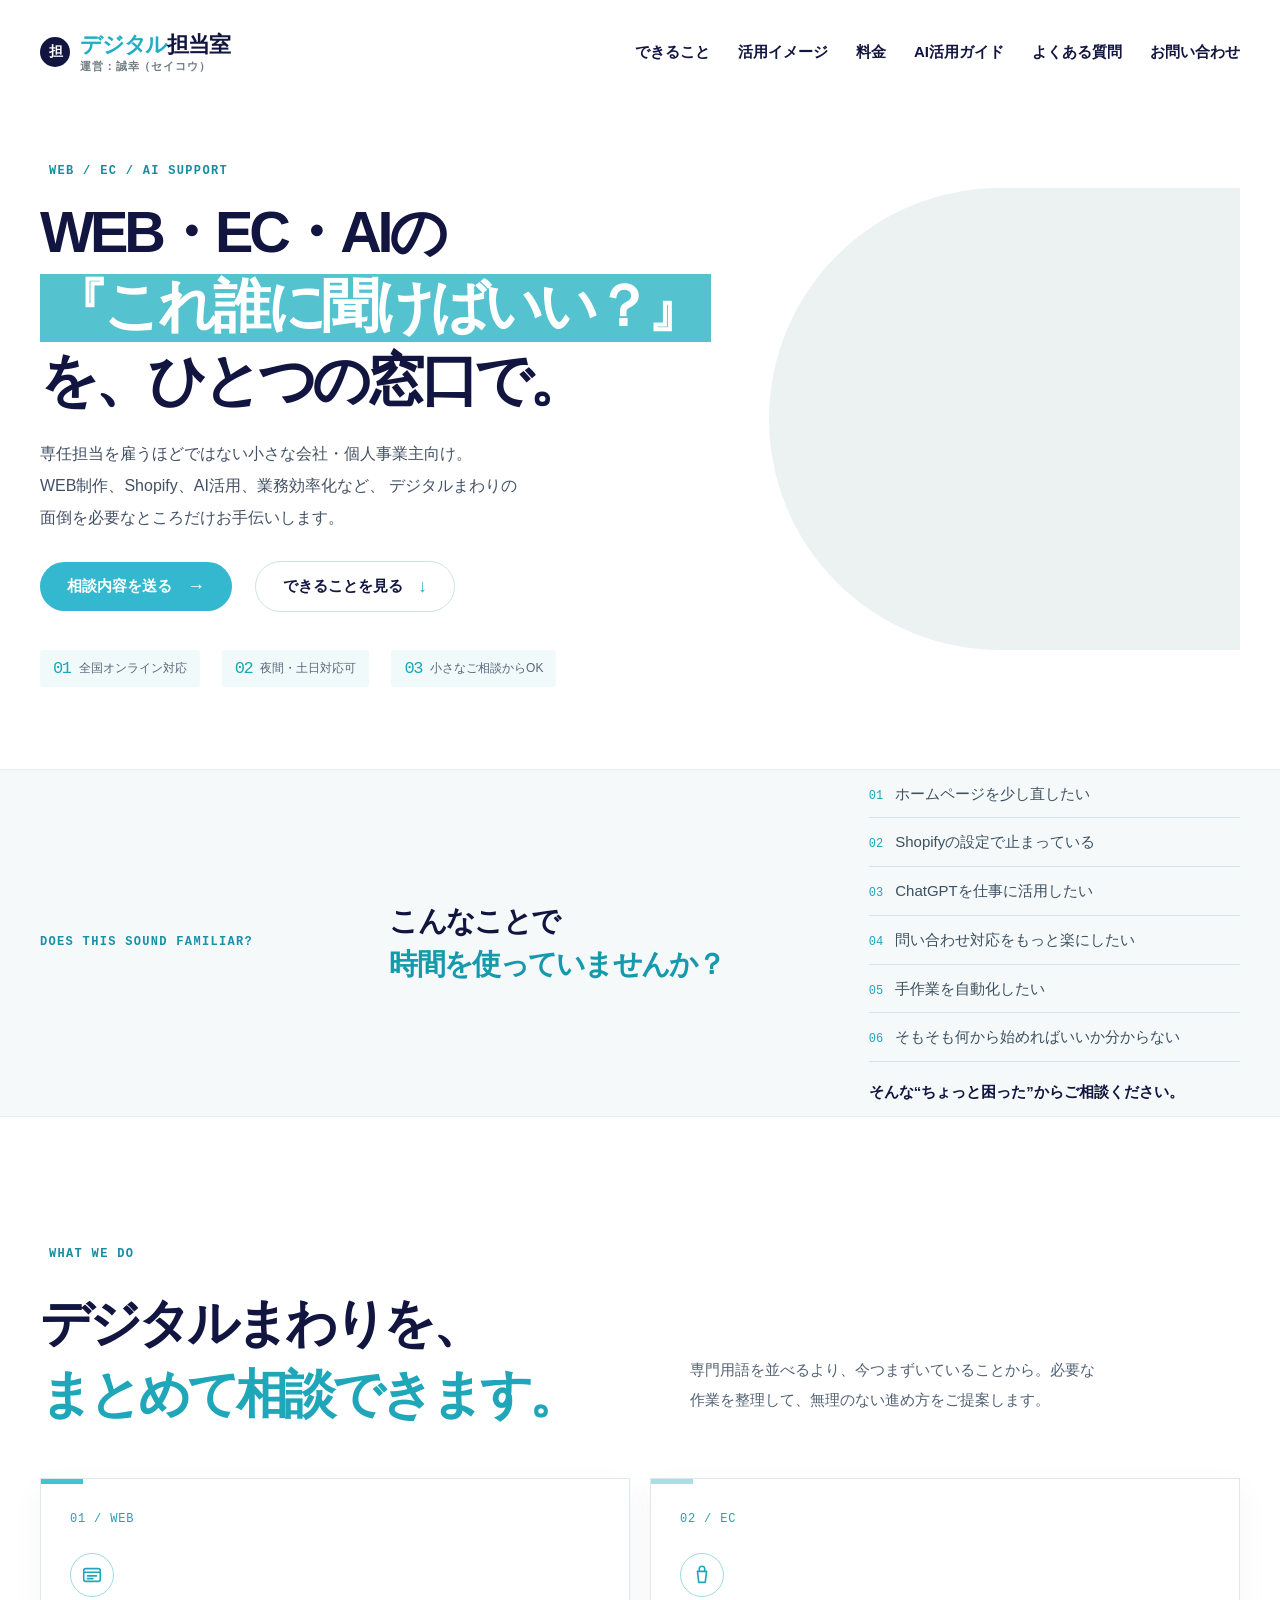
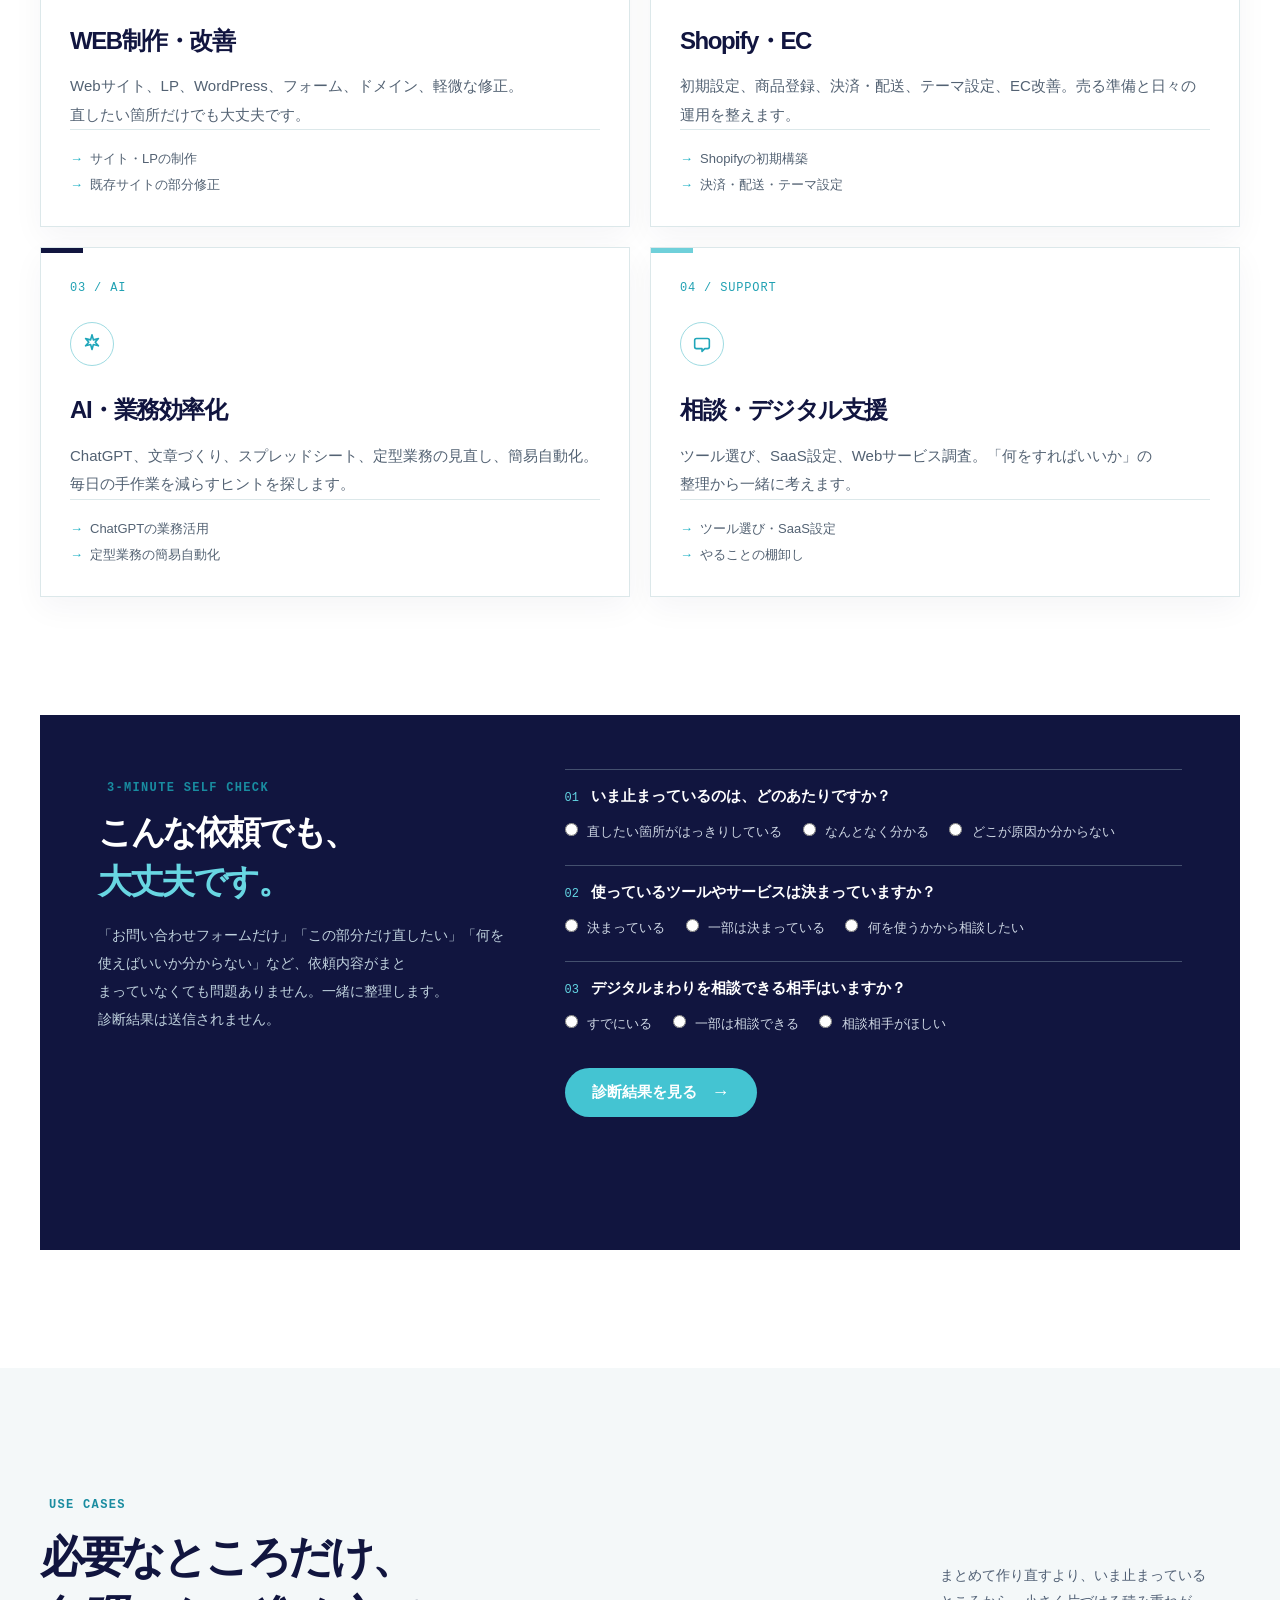
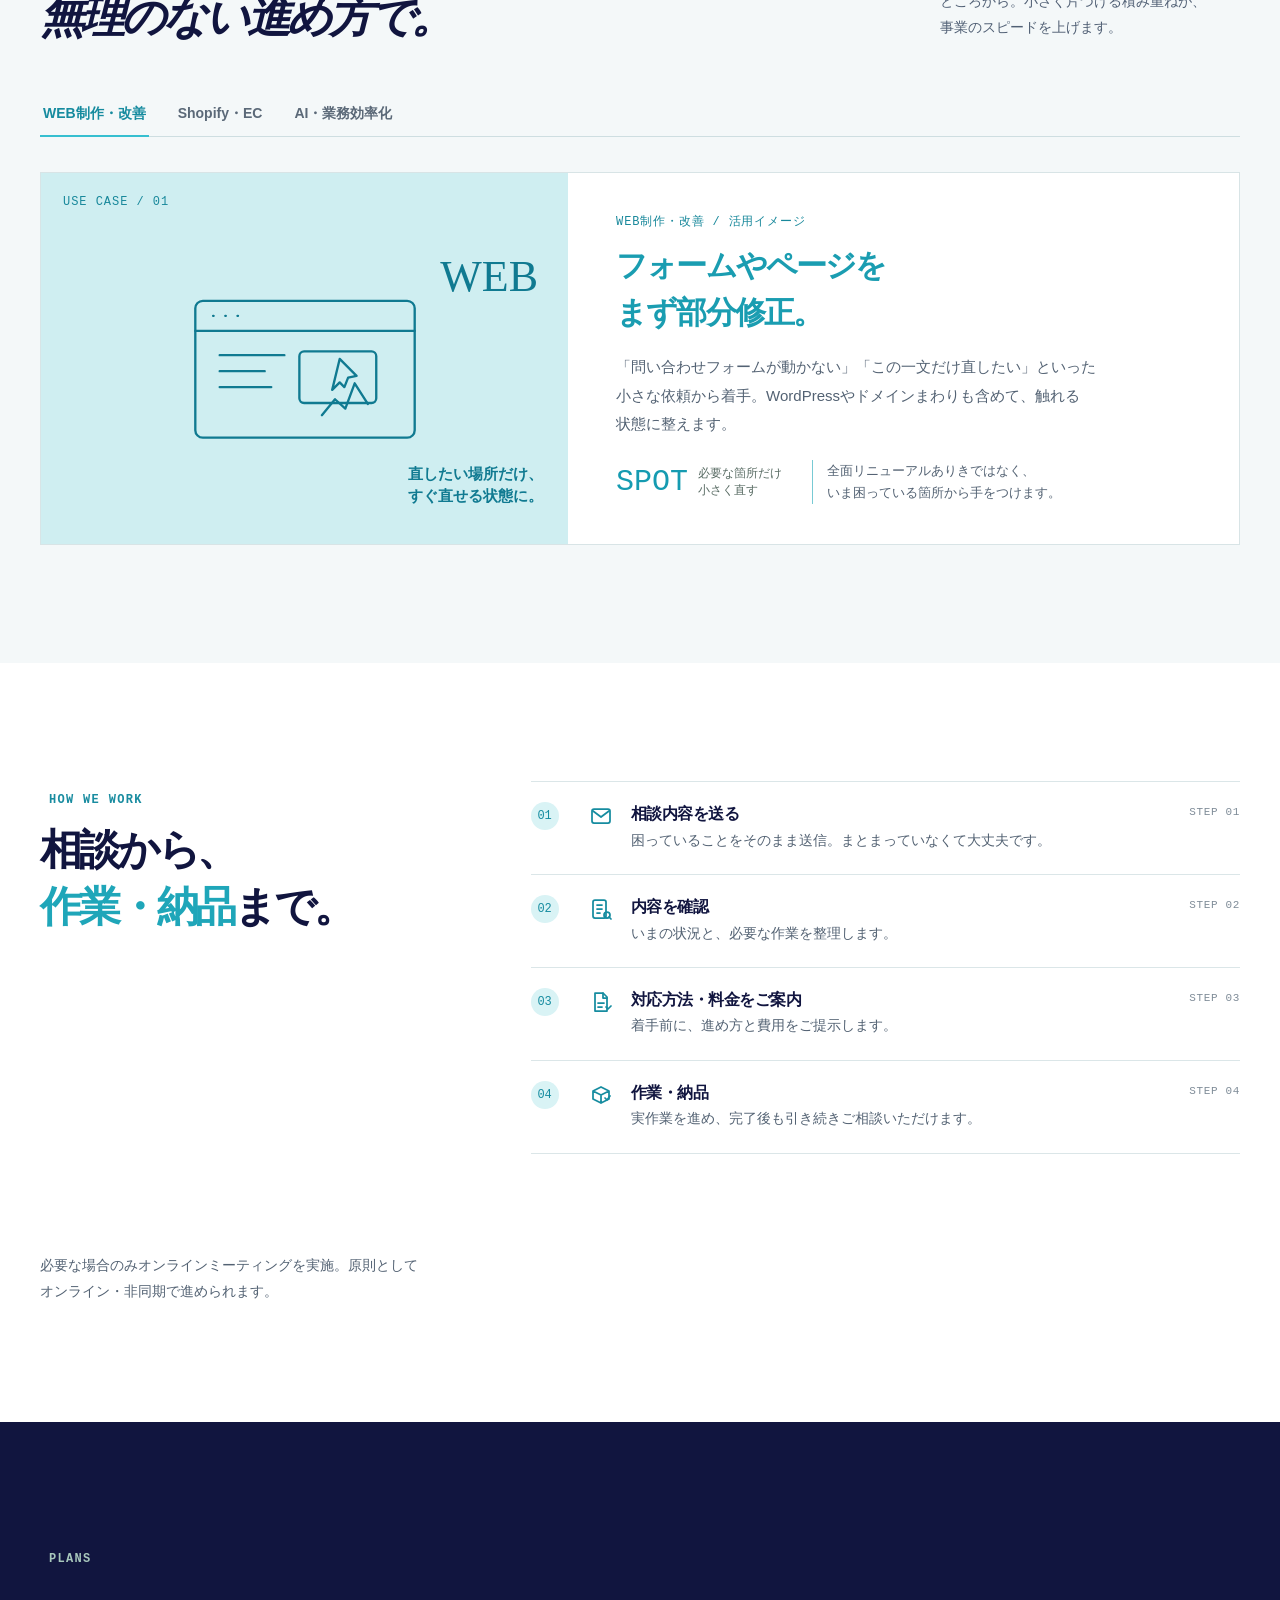
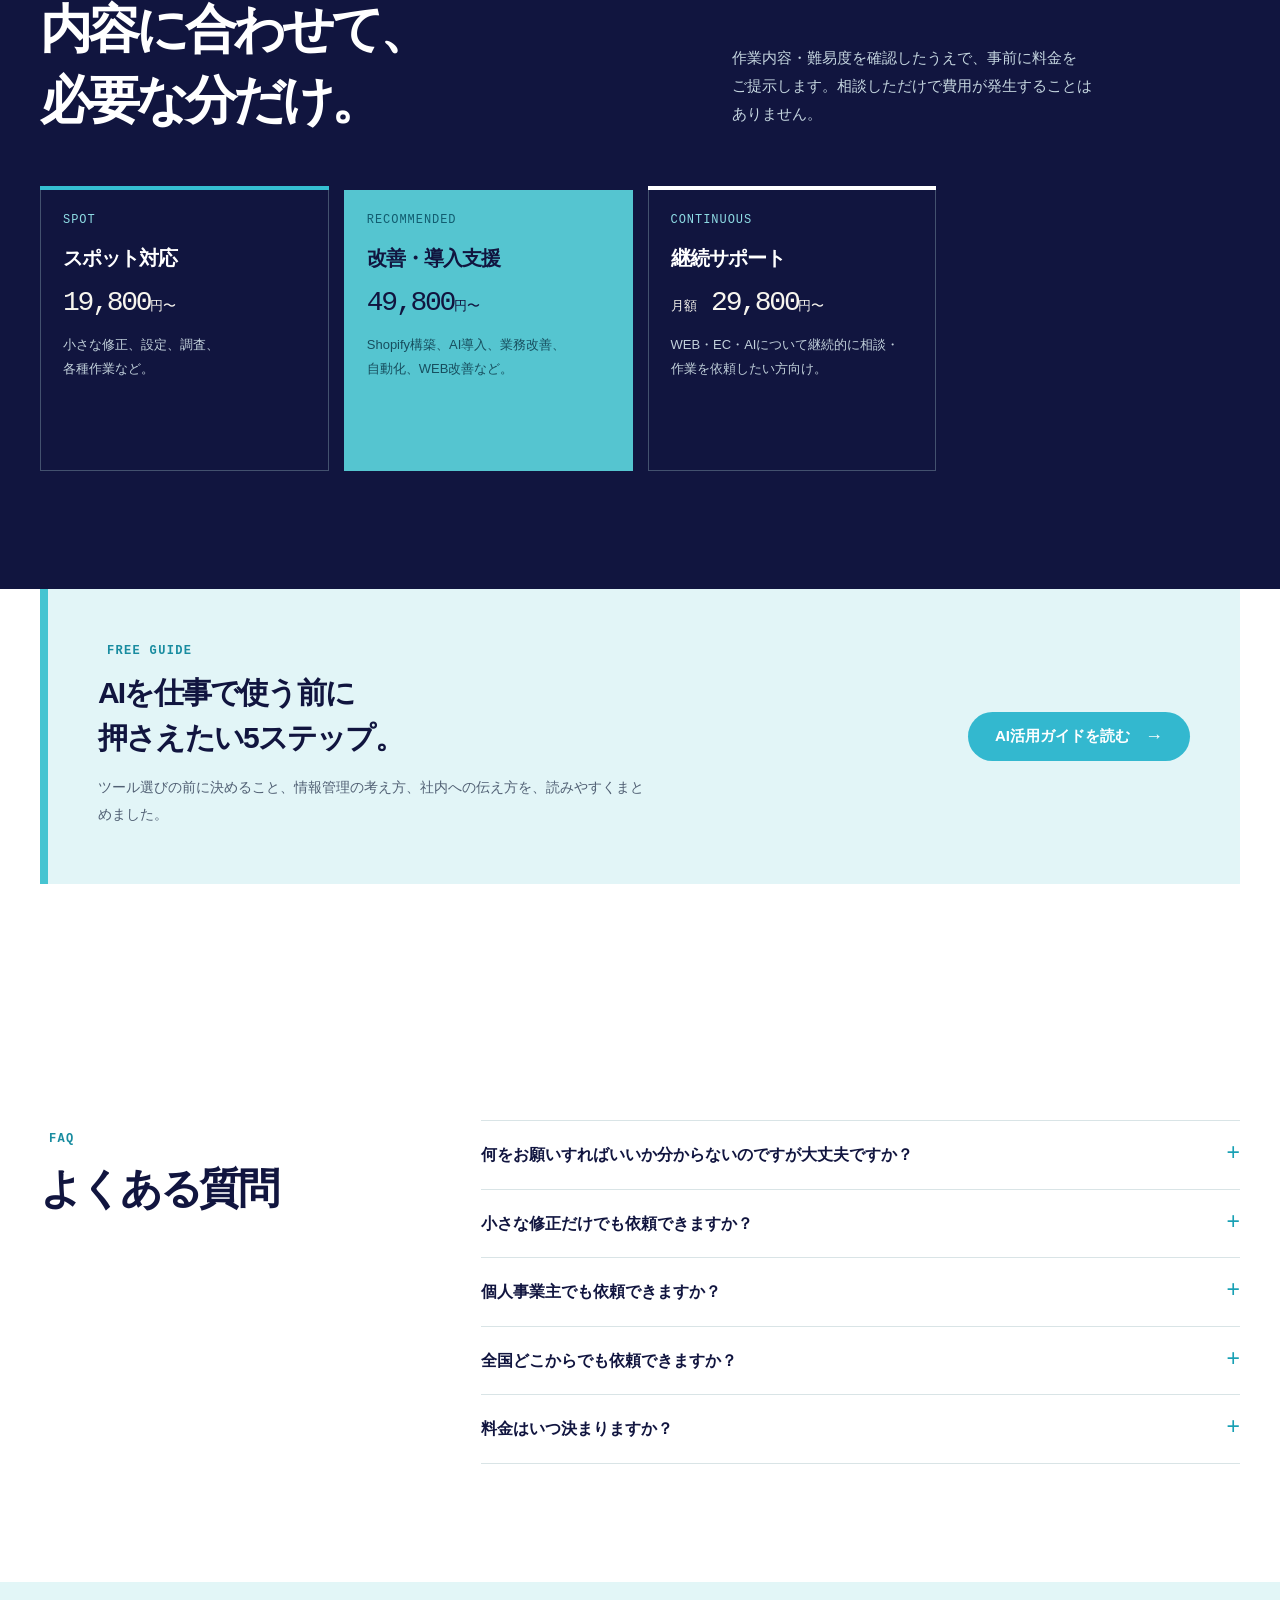
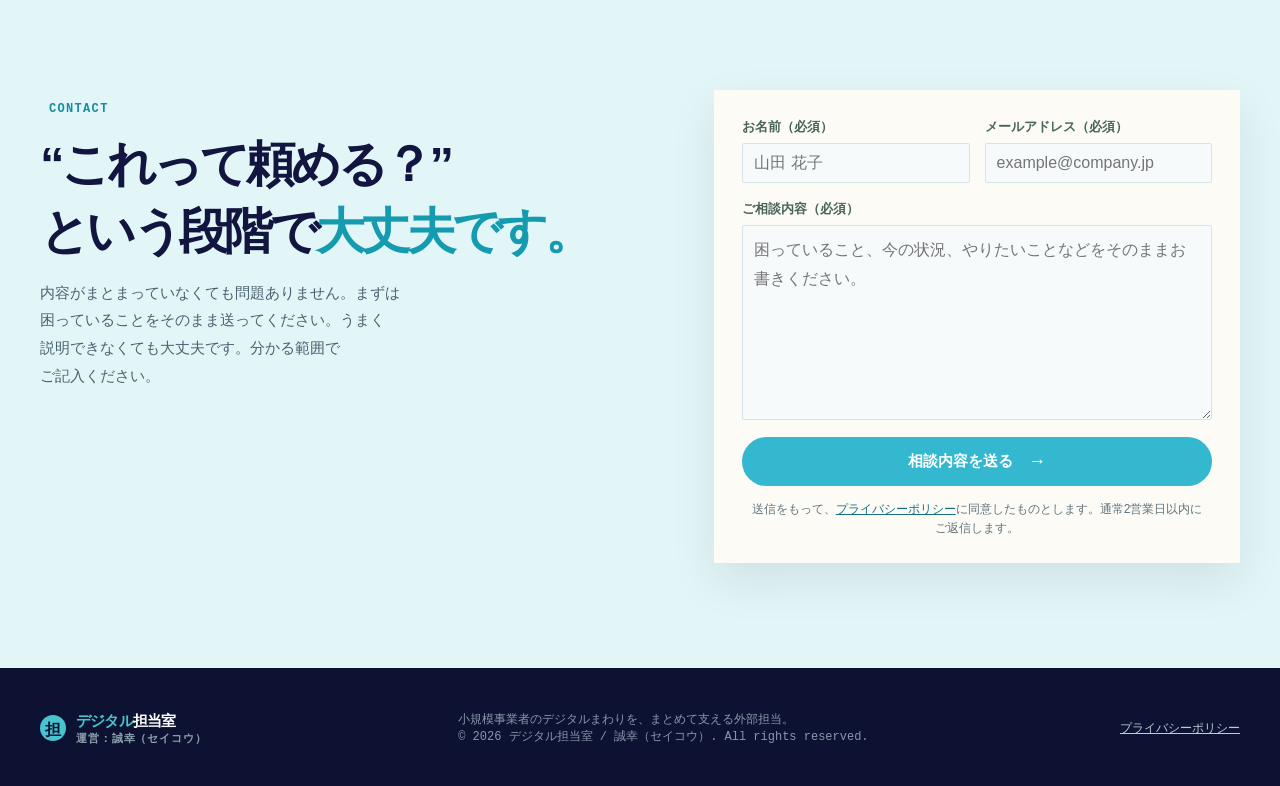
==== commit 510d5dd4: "Refactor: improve script.js readability and add design intent comments Co-authored-by: Junie <junie@" ====
--- a/index.html
+++ b/index.html
@@ -4,7 +4,7 @@
 <head>
   <meta charset="UTF-8" />
   <meta name="viewport" content="width=device-width, initial-scale=1, viewport-fit=cover" />
-  <meta name="description" content="小規模事業者・個人事業主のための外部デジタル担当。WEB制作、Shopify・EC、AI活用・業務効率化を、全国オンラインで必要な分だけお手伝いします。メール相談は無料、スポット対応は最低9,800円から。内容に応じてお見積りします。" />
+  <meta name="description" content="小規模事業者・個人事業主のための外部デジタル担当。WEB制作、Shopify・EC、AI活用・業務効率化を、全国オンラインで必要な分だけお手伝いします。" />
   <meta name="keywords" content="WEB制作 依頼,Shopify 構築 代行,ChatGPT 業務活用,個人事業主 ホームページ 修正,EC 運用サポート,業務自動化 相談" />
   <meta name="robots" content="index,follow" />
   <meta property="og:type" content="website" />
@@ -35,15 +35,15 @@
     media="(min-width: 481px) and (max-width: 800px)" />
   <link rel="preload" href="assets/hero-consultation-pc-1303.webp" as="image" type="image/webp"
     media="(min-width: 801px)" />
-  <link rel="stylesheet" href="styles.css?v=20260810.4" />
+  <link rel="stylesheet" href="styles.css?v=20260810.1" />
   <script
-    type="application/ld+json">{"@context":"https://schema.org","@type":"ProfessionalService","name":"デジタル担当室（運営：誠幸）","image":"https://www.sei-ko.org/assets/ogp.jpg","description":"小規模事業者・個人事業主向けに、WEB制作・Shopify/EC・AI活用・業務効率化を全国オンラインで支援する外部デジタル担当","areaServed":{"@type":"Country","name":"日本"},"priceRange":"¥9,800〜","knowsAbout":["WEB制作","Shopify・EC構築","ChatGPT・AI導入支援","業務効率化","デジタル運用サポート"],"serviceType":["WEB制作","Shopify・EC構築","AI活用支援","業務効率化コンサルティング","デジタル運用サポート"],"url":"https://www.sei-ko.org/","availableLanguage":"ja","provider":{"@type":"Organization","name":"誠幸（セイコウ）"}}</script>
+    type="application/ld+json">{"@context":"https://schema.org","@type":"ProfessionalService","name":"デジタル担当室（運営：誠幸）","image":"https://www.sei-ko.org/assets/ogp.jpg","description":"小規模事業者・個人事業主向けに、WEB制作・Shopify/EC・AI活用・業務効率化を全国オンラインで支援する外部デジタル担当","areaServed":{"@type":"Country","name":"日本"},"priceRange":"¥¥","knowsAbout":["WEB制作","Shopify・EC構築","ChatGPT・AI導入支援","業務効率化","デジタル運用サポート"],"serviceType":["WEB制作","Shopify・EC構築","AI活用支援","業務効率化コンサルティング","デジタル運用サポート"],"url":"https://www.sei-ko.org/","availableLanguage":"ja","provider":{"@type":"Organization","name":"誠幸（セイコウ）"}}</script>
   <script
-    type="application/ld+json">{"@context":"https://schema.org","@type":"Service","serviceType":"WEB・EC・AIサポート","provider":{"@type":"ProfessionalService","name":"デジタル担当室（運営：誠幸）"},"areaServed":{"@type":"Country","name":"日本"},"hasOfferCatalog":{"@type":"OfferCatalog","name":"デジタル担当室 サービスメニュー","itemListElement":[{"@type":"OfferCatalog","name":"WEBサポート","description":"ホームページ作成、LP制作、既存サイトの小さな修正・更新、レスポンシブ対応"},{"@type":"OfferCatalog","name":"EC・Shopifyサポート","description":"Shopifyストア構築、商品登録代行、決済・配送設定、運営サポート"},{"@type":"OfferCatalog","name":"AI活用支援","description":"ChatGPT導入相談、プロンプト作成、自社用GPTs作成、社内ルール策定、スプレッドシート・GASによる業務自動化"},{"@type":"OfferCatalog","name":"相談・デジタル顧問","description":"無料のメール相談、ツール選定、見積り内容のセカンドオピニオン、月額の外部デジタル担当（継続サポート）"}]}}</script>
+    type="application/ld+json">{"@context":"https://schema.org","@type":"Service","serviceType":"WEB・EC・AIサポート","provider":{"@type":"ProfessionalService","name":"デジタル担当室（運営：誠幸）"},"areaServed":{"@type":"Country","name":"日本"},"hasOfferCatalog":{"@type":"OfferCatalog","name":"デジタル担当室 サービスメニュー","itemListElement":[{"@type":"OfferCatalog","name":"WEBサポート","description":"ホームページ作成、LP制作、既存サイトの小さな修正・更新、レスポンシブ対応"},{"@type":"OfferCatalog","name":"EC・Shopifyサポート","description":"Shopifyストア構築、商品登録代行、決済・配送設定、運営サポート"},{"@type":"OfferCatalog","name":"AI活用支援","description":"ChatGPT導入相談、プロンプト作成、社内ルール策定、業務自動化コンサルティング"}]}}</script>
   <script
     type="application/ld+json">{"@context":"https://schema.org","@type":"WebSite","name":"デジタル担当室","url":"https://www.sei-ko.org/","inLanguage":"ja-JP","publisher":{"@type":"Organization","name":"誠幸（セイコウ）"}}</script>
   <script
-    type="application/ld+json">{"@context":"https://schema.org","@type":"FAQPage","mainEntity":[{"@type":"Question","name":"何をお願いすればいいか分からないのですが大丈夫ですか？","acceptedAnswer":{"@type":"Answer","text":"はい。困っていることをそのままお送りください。状況を整理しながら、必要な対応をご案内します。"}},{"@type":"Question","name":"相談は本当に無料ですか？","acceptedAnswer":{"@type":"Answer","text":"はい。メールでのご相談は何度でも無料です。内容の確認、進め方のご提案、お見積りまで費用はかかりません。実作業をご依頼いただく段階で、事前に合意した金額のみが発生します。"}},{"@type":"Question","name":"相談したら依頼しないといけませんか？","acceptedAnswer":{"@type":"Answer","text":"いいえ。ご提示した内容や金額に納得いただけない場合は、そのままお断りいただいて構いません。こちらから営業のご連絡をすることはありません。お送りするのは、いただいたお問い合わせに対するお見積りと、内容を詰めるための確認のご連絡だけです。"}},{"@type":"Question","name":"表示されている金額で必ず対応してもらえますか？","acceptedAnswer":{"@type":"Answer","text":"掲載しているのは固定価格ではなく最低料金です。作業量、難易度、ページ数、ご要望の範囲によって金額は変わります。内容をうかがったうえでお見積りをお出しし、ご納得いただいてから着手します。着手後に無断で金額が増えることはなく、追加の作業が必要になった場合も、必ず事前にご相談したうえで進めます。"}},{"@type":"Question","name":"小さな修正だけでも依頼できますか？","acceptedAnswer":{"@type":"Answer","text":"はい。最低9,800円からのスポット対応で、1件からお受けしています。まずは内容を確認して、対応可否とお見積りをご案内します。"}},{"@type":"Question","name":"個人事業主でも依頼できますか？","acceptedAnswer":{"@type":"Answer","text":"もちろんです。個人事業主、店舗経営者、小規模チームなど、専任担当を置きにくい方のご相談を想定しています。"}},{"@type":"Question","name":"全国どこからでも依頼できますか？","acceptedAnswer":{"@type":"Answer","text":"はい。チャット、メール、オンラインミーティングを中心に、全国からご相談いただけます。"}},{"@type":"Question","name":"料金はいつ決まりますか？","acceptedAnswer":{"@type":"Answer","text":"ご相談内容と必要な作業を確認したうえで、着手前に料金をご提示します。ご相談・お見積りの段階では費用は発生しません。"}}]}</script>
+    type="application/ld+json">{"@context":"https://schema.org","@type":"FAQPage","mainEntity":[{"@type":"Question","name":"何をお願いすればいいか分からないのですが大丈夫ですか？","acceptedAnswer":{"@type":"Answer","text":"はい。困っていることをそのままお送りください。状況を整理しながら、必要な対応をご案内します。"}},{"@type":"Question","name":"小さな修正だけでも依頼できますか？","acceptedAnswer":{"@type":"Answer","text":"はい。数時間程度の作業からご相談いただけます。まずは内容を確認して、対応可否と料金をご案内します。"}},{"@type":"Question","name":"個人事業主でも依頼できますか？","acceptedAnswer":{"@type":"Answer","text":"もちろんです。個人事業主、店舗経営者、小規模チームなど、専任担当を置きにくい方のご相談を想定しています。"}},{"@type":"Question","name":"全国どこからでも依頼できますか？","acceptedAnswer":{"@type":"Answer","text":"はい。チャット、メール、オンラインミーティングを中心に、全国からご相談いただけます。"}},{"@type":"Question","name":"料金はいつ決まりますか？","acceptedAnswer":{"@type":"Answer","text":"ご相談内容と必要な作業を確認したうえで、着手前に料金をご提示します。"}}]}</script>
 </head>
 
 <body id="top">
@@ -54,11 +54,11 @@
     <a class="brand" href="#top"><span class="brand-mark">担</span><span class="brand-copy"><span
           class="brand-service"><span class="brand-dot">デジタル</span>担当室</span><span
           class="brand-owner">運営：誠幸（セイコウ）</span></span><span class="sr-only">トップへ</span></a>
-    <nav aria-label="メインナビゲーション"><a href="#service">できること</a><a href="#cases">活用イメージ</a><a href="pricing.html">料金表</a><a
+    <nav aria-label="メインナビゲーション"><a href="#service">できること</a><a href="#cases">活用イメージ</a><a href="#pricing">料金</a><a
         href="guide.html">AI活用ガイド</a><a href="#faq">よくある質問</a><a href="#contact">お問い合わせ</a></nav>
     <details class="mobile-nav">
       <summary>メニュー</summary>
-      <nav aria-label="モバイルナビゲーション"><a href="#service">できること</a><a href="#cases">活用イメージ</a><a href="pricing.html">料金表</a><a
+      <nav aria-label="モバイルナビゲーション"><a href="#service">できること</a><a href="#cases">活用イメージ</a><a href="#pricing">料金</a><a
           href="guide.html">AI活用ガイド</a><a href="#faq">よくある質問</a><a class="mobile-nav-cta" href="#contact">お問い合わせ</a>
       </nav>
     </details>
@@ -91,7 +91,7 @@
         <div class="trust-row">
           <div><strong>01</strong><span>全国オンライン対応</span></div>
           <div><strong>02</strong><span>夜間・土日対応可</span></div>
-          <div><strong>03</strong><span>メール相談は無料</span></div>
+          <div><strong>03</strong><span>小さなご相談からOK</span></div>
         </div>
       </div>
       <div class="hero-art hero-photo">
@@ -152,10 +152,8 @@
           <h3>WEB制作・改善</h3>
           <p>Webサイト、LP、WordPress、フォーム、ドメイン、軽微な修正。直したい箇所だけでも大丈夫です。</p>
           <ul>
-            <li>サイト・LPの制作／リニューアル</li>
-            <li>既存サイトの部分修正・更新代行</li>
-            <li>スマホ表示・表示崩れの改善</li>
-            <li>更新・バックアップなどの保守</li>
+            <li>サイト・LPの制作</li>
+            <li>既存サイトの部分修正</li>
           </ul>
         </article>
         <article class="service-card reveal delay-1">
@@ -170,10 +168,8 @@
           <h3>Shopify・EC</h3>
           <p>初期設定、商品登録、決済・配送、テーマ設定、EC改善。売る準備と日々の運用を整えます。</p>
           <ul>
-            <li>Shopifyの初期構築・テーマ設定</li>
-            <li>商品登録、決済・配送の設定</li>
-            <li>他モール・カートからの移行</li>
-            <li>公開後の運用代行・改善</li>
+            <li>Shopifyの初期構築</li>
+            <li>決済・配送・テーマ設定</li>
           </ul>
         </article>
         <article class="service-card reveal delay-2">
@@ -187,10 +183,8 @@
           <h3>AI・業務効率化</h3>
           <p>ChatGPT、文章づくり、スプレッドシート、定型業務の見直し、簡易自動化。毎日の手作業を減らすヒントを探します。</p>
           <ul>
-            <li>ChatGPTの業務活用・プロンプト設計</li>
-            <li>自社用GPTs・AIアシスタント作成</li>
-            <li>スプレッドシート／GASの自動化</li>
-            <li>社内で使うためのルールづくり</li>
+            <li>ChatGPTの業務活用</li>
+            <li>定型業務の簡易自動化</li>
           </ul>
         </article>
         <article class="service-card reveal delay-3">
@@ -206,8 +200,6 @@
           <ul>
             <li>ツール選び・SaaS設定</li>
             <li>やることの棚卸し</li>
-            <li>見積り・提案内容のセカンドオピニオン</li>
-            <li>月額の外部デジタル担当（顧問）</li>
           </ul>
         </article>
       </div>
@@ -298,7 +290,7 @@
           <button id="tab-ai" type="button" data-case="ai" role="tab" aria-selected="false" aria-controls="casePanel"
             tabindex="-1">AI・業務効率化</button>
         </div>
-        <div class="case-panel" id="casePanel">
+    <div class="case-panel" id="casePanel" role="tabpanel" tabindex="0">
           <div class="case-visual">
             <p class="visual-tag">USE CASE / <span id="caseNo">01</span></p>
             <div class="case-figure" id="caseFigure" aria-hidden="true">
@@ -347,7 +339,7 @@
           <span class="timeline-number">01</span>
           <svg class="timeline-icon" viewBox="0 0 24 24" fill="none" stroke="currentColor" stroke-width="1.75" stroke-linecap="round" stroke-linejoin="round" aria-hidden="true"><rect x="3" y="5" width="18" height="14" rx="2" /><path d="m4 7 8 6 8-6" /></svg>
           <div>
-            <h3>相談内容を送る（無料）</h3>
+            <h3>相談内容を送る</h3>
             <p>困っていることをそのまま送信。まとまっていなくて大丈夫です。</p>
           </div>
           <b>STEP 01</b>
@@ -356,8 +348,8 @@
           <span class="timeline-number">02</span>
           <svg class="timeline-icon" viewBox="0 0 24 24" fill="none" stroke="currentColor" stroke-width="1.75" stroke-linecap="round" stroke-linejoin="round" aria-hidden="true"><rect x="4" y="3" width="13" height="18" rx="2" /><path d="M8 8h5M8 12h5M8 16h3" /><circle cx="18" cy="18" r="3" /><path d="m20 20 2 2" /></svg>
           <div>
-            <h3>内容を確認（無料）</h3>
-            <p>いまの状況と、必要な作業を整理します。ここまで費用はかかりません。</p>
+            <h3>内容を確認</h3>
+            <p>いまの状況と、必要な作業を整理します。</p>
           </div>
           <b>STEP 02</b>
         </li>
@@ -365,8 +357,8 @@
           <span class="timeline-number">03</span>
           <svg class="timeline-icon" viewBox="0 0 24 24" fill="none" stroke="currentColor" stroke-width="1.75" stroke-linecap="round" stroke-linejoin="round" aria-hidden="true"><path d="M6 3h8l4 4v14H6z" /><path d="M14 3v5h4M9 13h6M9 17h4" /><path d="m17 17 2 2 3-3" /></svg>
           <div>
-            <h3>お見積り・進め方をご案内</h3>
-            <p>内容に合わせた金額と進め方を、着手前にご提示します。</p>
+            <h3>対応方法・料金をご案内</h3>
+            <p>着手前に、進め方と費用をご提示します。</p>
           </div>
           <b>STEP 03</b>
         </li>
@@ -393,65 +385,27 @@
             <br class="pc-only" />
             <span class="nobr">必要な分だけ。</span>
           </h2>
-          <p><strong>メールでのご相談は何度でも無料です。</strong>以下はいずれも<strong>最低料金</strong>で、固定価格ではありません。実際の金額は作業量・難易度・ご要望の範囲によって変わるため、内容をうかがったうえでお見積りをお出しします。ご相談・お見積りだけで費用が発生することはありません。</p>
+          <p>作業内容・難易度を確認したうえで、事前に料金をご提示します。相談しただけで費用が発生することはありません。</p>
         </div>
         <div class="price-grid">
-          <article class="price-card free reveal">
-            <p class="plan-label">FREE</p>
-            <h3>メール相談</h3>
-            <p class="price">0<small>円</small></p>
-            <p class="price-sub">何度でも無料</p>
-            <p>困りごとの整理から、進め方・お見積りのご案内まで。</p>
-            <ul>
-              <li>相談回数の制限なし</li>
-              <li>やるべきことの整理</li>
-              <li>お見積り・進め方のご提案</li>
-            </ul>
-          </article>
-          <article class="price-card spot reveal delay-1">
+          <article class="price-card spot reveal">
             <p class="plan-label">SPOT</p>
             <h3>スポット対応</h3>
-            <p class="price-min">最低料金</p>
-            <p class="price">9,800<small>円〜</small></p>
-            <p class="price-sub">内容に応じてお見積り</p>
-            <p>今ある環境の、直したい所だけ。1件から承ります。</p>
-            <ul>
-              <li>文章・画像の差し替え、表示崩れの修正</li>
-              <li>フォーム・ドメイン・メールの設定</li>
-              <li>ツール選定の調査・比較</li>
-            </ul>
+            <p class="price">19,800<small>円〜</small></p>
+            <p>小さな修正、設定、調査、各種作業など。</p>
           </article>
-          <article class="price-card featured reveal delay-2">
+          <article class="price-card featured reveal delay-1">
             <p class="plan-label">RECOMMENDED</p>
-            <h3>制作・導入支援</h3>
-            <p class="price-min">最低料金</p>
+            <h3>改善・導入支援</h3>
             <p class="price">49,800<small>円〜</small></p>
-            <p class="price-sub">規模・ページ数に応じてお見積り</p>
-            <p>作るところから、使える状態にするところまで。</p>
-            <ul>
-              <li>ホームページ・LPの制作／リニューアル</li>
-              <li>Shopify構築・移行、商品登録、決済・配送設定</li>
-              <li>AI導入、定型業務の自動化の設計と実装</li>
-            </ul>
+            <p>Shopify構築、AI導入、業務改善、自動化、WEB改善など。</p>
           </article>
-          <article class="price-card continuous reveal delay-3">
+          <article class="price-card continuous reveal delay-2">
             <p class="plan-label">CONTINUOUS</p>
             <h3>継続サポート</h3>
-            <p class="price-min">最低料金</p>
-            <p class="price"><small>月額</small> 9,800<small>円〜</small></p>
-            <p class="price-sub">作業量に応じてお見積り</p>
-            <p>「これ誰に聞けばいい？」の相手を、毎月置いておく。</p>
-            <ul>
-              <li>メール・チャットでいつでも相談</li>
-              <li>更新・修正・バックアップなどの保守</li>
-              <li>AI・ツール活用の定例相談</li>
-            </ul>
+            <p class="price"><small>月額</small> 29,800<small>円〜</small></p>
+            <p>WEB・EC・AIについて継続的に相談・作業を依頼したい方向け。</p>
           </article>
-        </div>
-        <div class="price-note reveal">
-          <p class="price-note-title">項目ごとの料金表</p>
-          <p class="price-note-lead">「文章の差し替えはいくらから？」「Shopifyの構築はいくらから？」など、作業ごとの最低料金を一覧にしています。表示はすべて税込の最低料金で、固定価格ではありません。作業量・難易度・ページ数・ご要望の範囲によって金額は変動するため、内容をうかがったうえでお見積りをお出しし、ご納得いただいてから着手します。</p>
-          <a class="button primary" href="pricing.html">料金表をすべて見る <span>→</span></a>
         </div>
       </div>
     </section>
@@ -484,20 +438,8 @@
           <p>はい。困っていることをそのままお送りください。状況を整理しながら、必要な対応をご案内します。</p>
         </details>
         <details>
-          <summary>相談は本当に無料ですか？ <span>+</span></summary>
-          <p>はい。メールでのご相談は何度でも無料です。内容の確認、進め方のご提案、お見積りまで費用はかかりません。実作業をご依頼いただく段階で、事前に合意した金額のみが発生します。</p>
-        </details>
-        <details>
-          <summary>相談したら依頼しないといけませんか？ <span>+</span></summary>
-          <p>いいえ。ご提示した内容や金額に納得いただけない場合は、そのままお断りいただいて構いません。こちらから営業のご連絡をすることはありません。お送りするのは、いただいたお問い合わせに対するお見積りと、内容を詰めるための確認のご連絡だけです。</p>
-        </details>
-        <details>
-          <summary>表示されている金額で必ず対応してもらえますか？ <span>+</span></summary>
-          <p>掲載しているのは固定価格ではなく<b>最低料金</b>です。作業量、難易度、ページ数、ご要望の範囲によって金額は変わります。内容をうかがったうえでお見積りをお出しし、ご納得いただいてから着手します。着手後に無断で金額が増えることはなく、追加の作業が必要になった場合も、必ず事前にご相談したうえで進めます。</p>
-        </details>
-        <details>
           <summary>小さな修正だけでも依頼できますか？ <span>+</span></summary>
-          <p>はい。最低9,800円からのスポット対応で、1件からお受けしています。まずは内容を確認して、対応可否とお見積りをご案内します。</p>
+          <p>はい。数時間程度の作業からご相談いただけます。まずは内容を確認して、対応可否と料金をご案内します。</p>
         </details>
         <details>
           <summary>個人事業主でも依頼できますか？ <span>+</span></summary>
@@ -509,7 +451,7 @@
         </details>
         <details>
           <summary>料金はいつ決まりますか？ <span>+</span></summary>
-          <p>ご相談内容と必要な作業を確認したうえで、着手前に料金をご提示します。ご相談・お見積りの段階では費用は発生しません。</p>
+          <p>ご相談内容と必要な作業を確認したうえで、着手前に料金をご提示します。</p>
         </details>
       </div>
     </section>
@@ -559,10 +501,10 @@
             class="brand-service"><span class="brand-dot">デジタル</span>担当室</span><span
             class="brand-owner">運営：誠幸（セイコウ）</span></span></a>
       <p>小規模事業者のデジタルまわりを、まとめて支える外部担当。<br />© 2026 デジタル担当室 / 誠幸（セイコウ）. All rights reserved.</p>
-      <div><a href="pricing.html">料金表</a><a href="privacy.html">プライバシーポリシー</a></div>
+      <div><a href="privacy.html">プライバシーポリシー</a></div>
     </div>
   </footer>
-  <script src="script.js?v=20260809.1" defer></script>
+  <script src="script.js?v=20260810.2" defer></script>
 </body>
 
 </html>
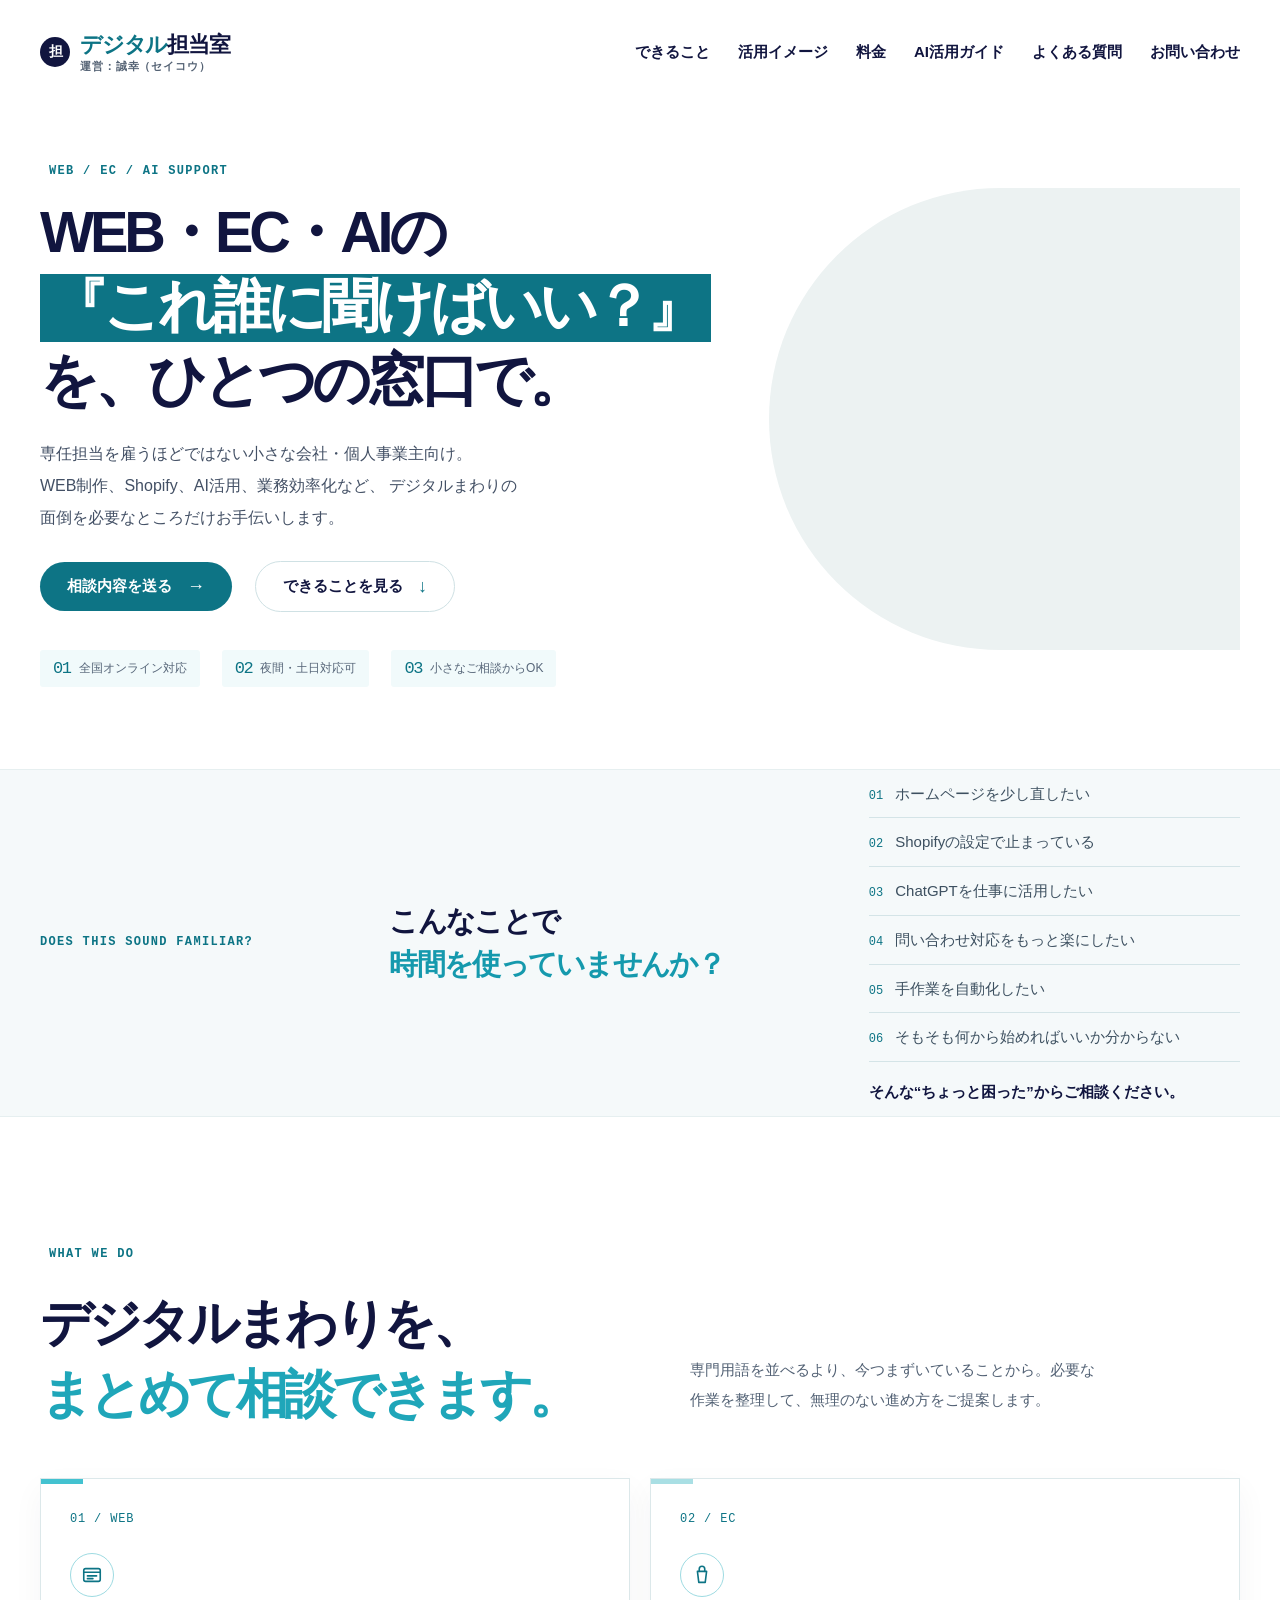
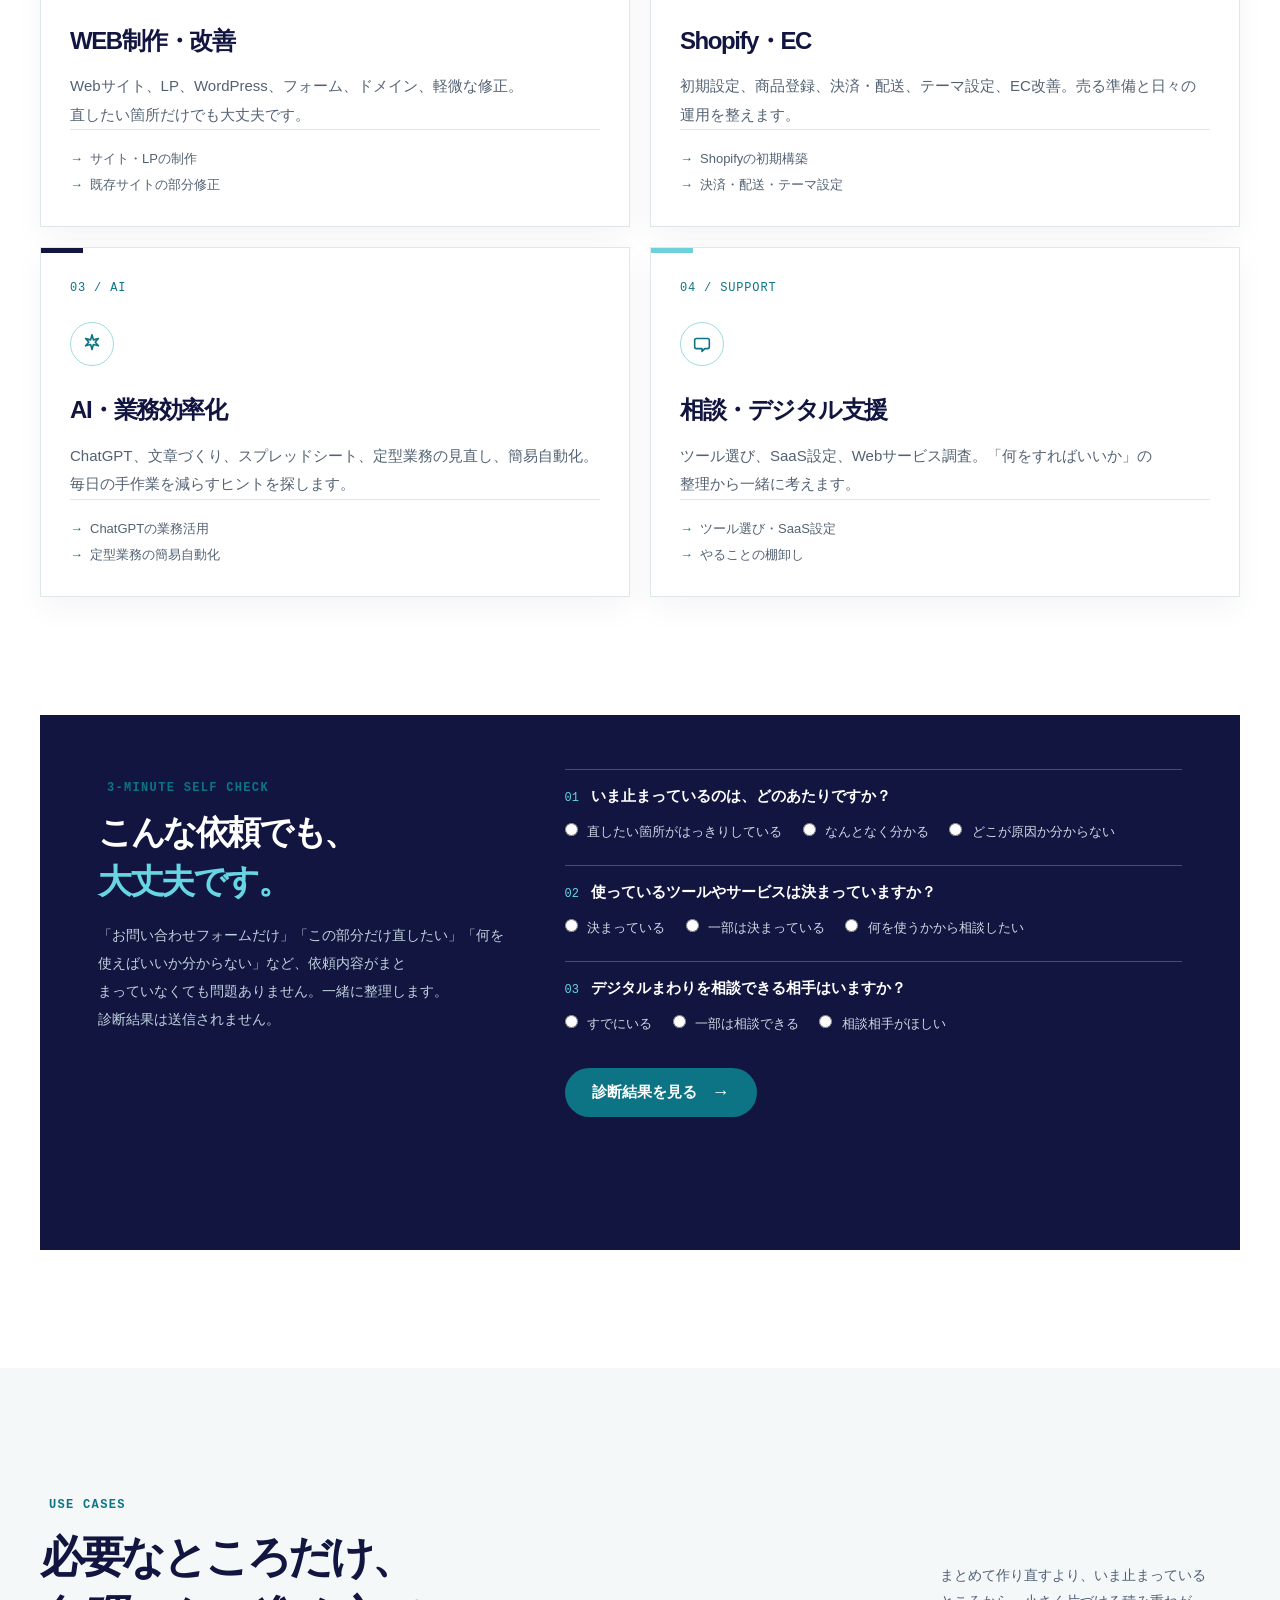
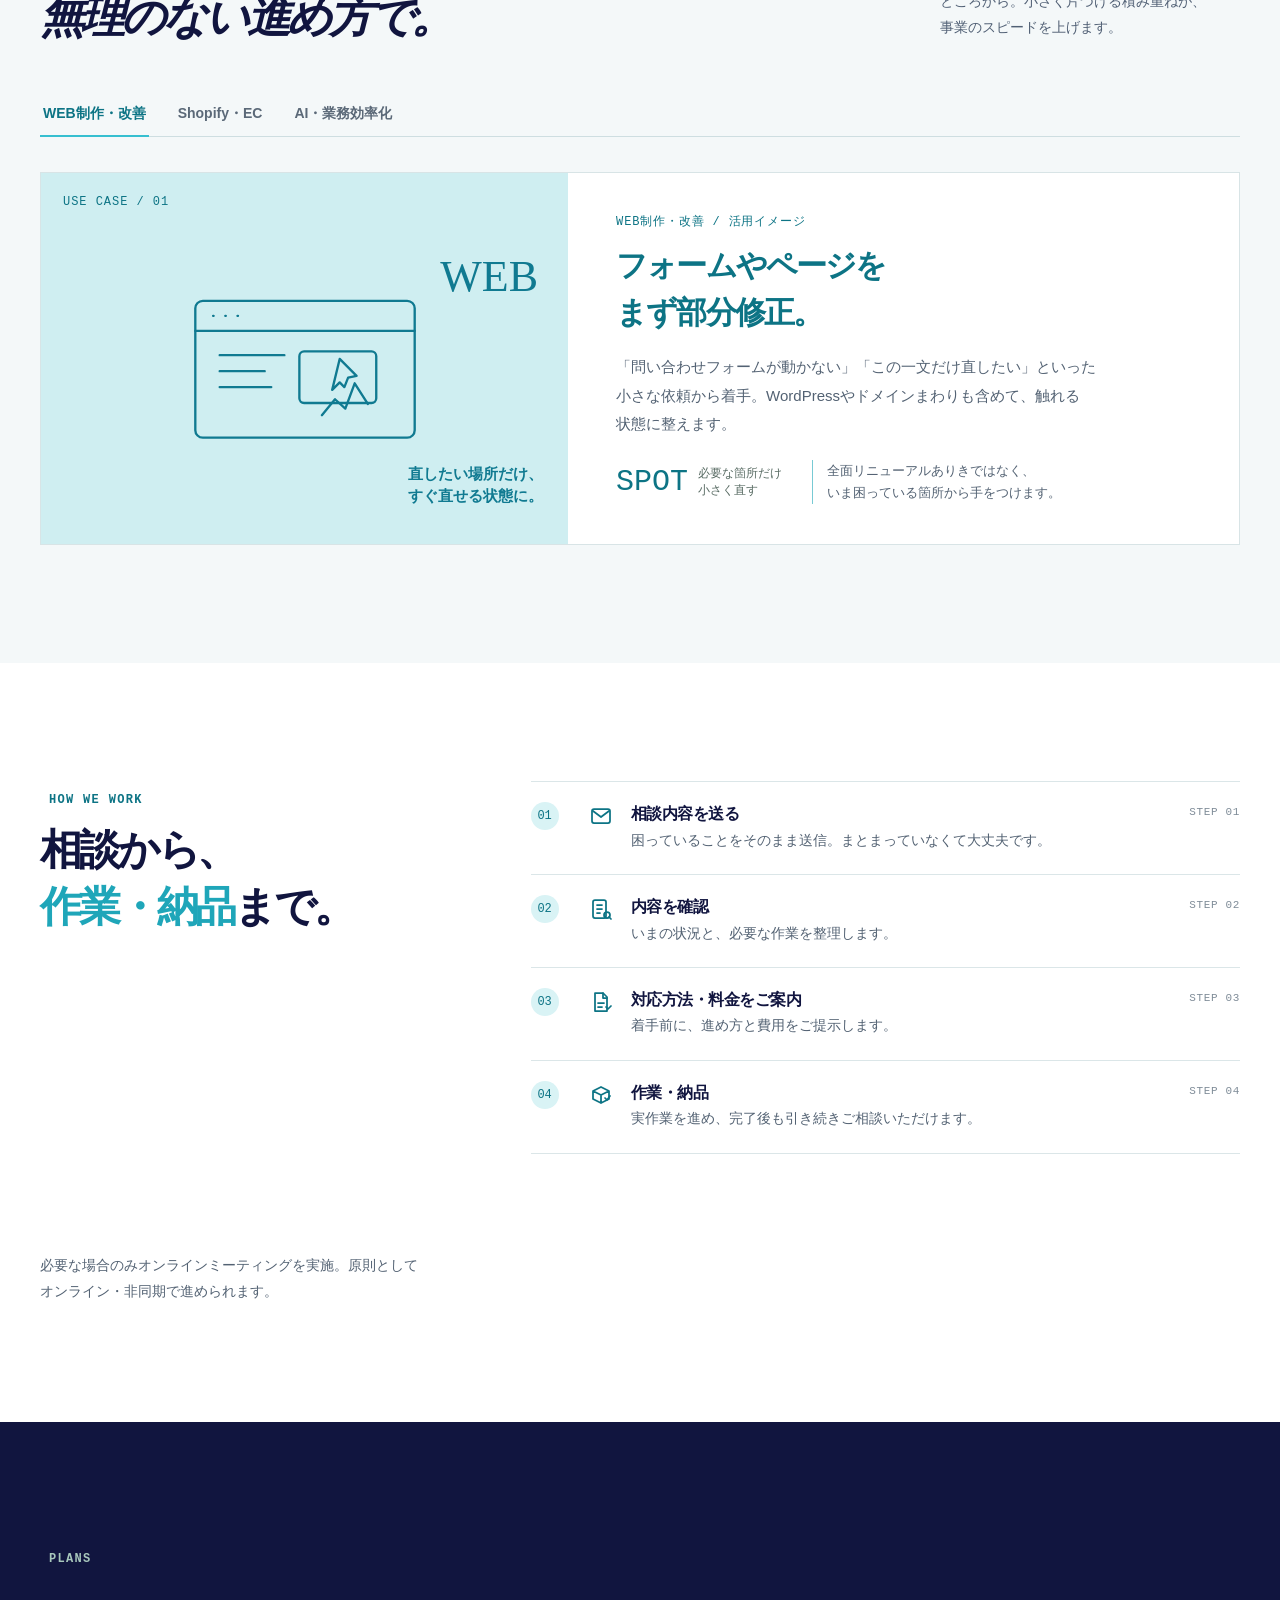
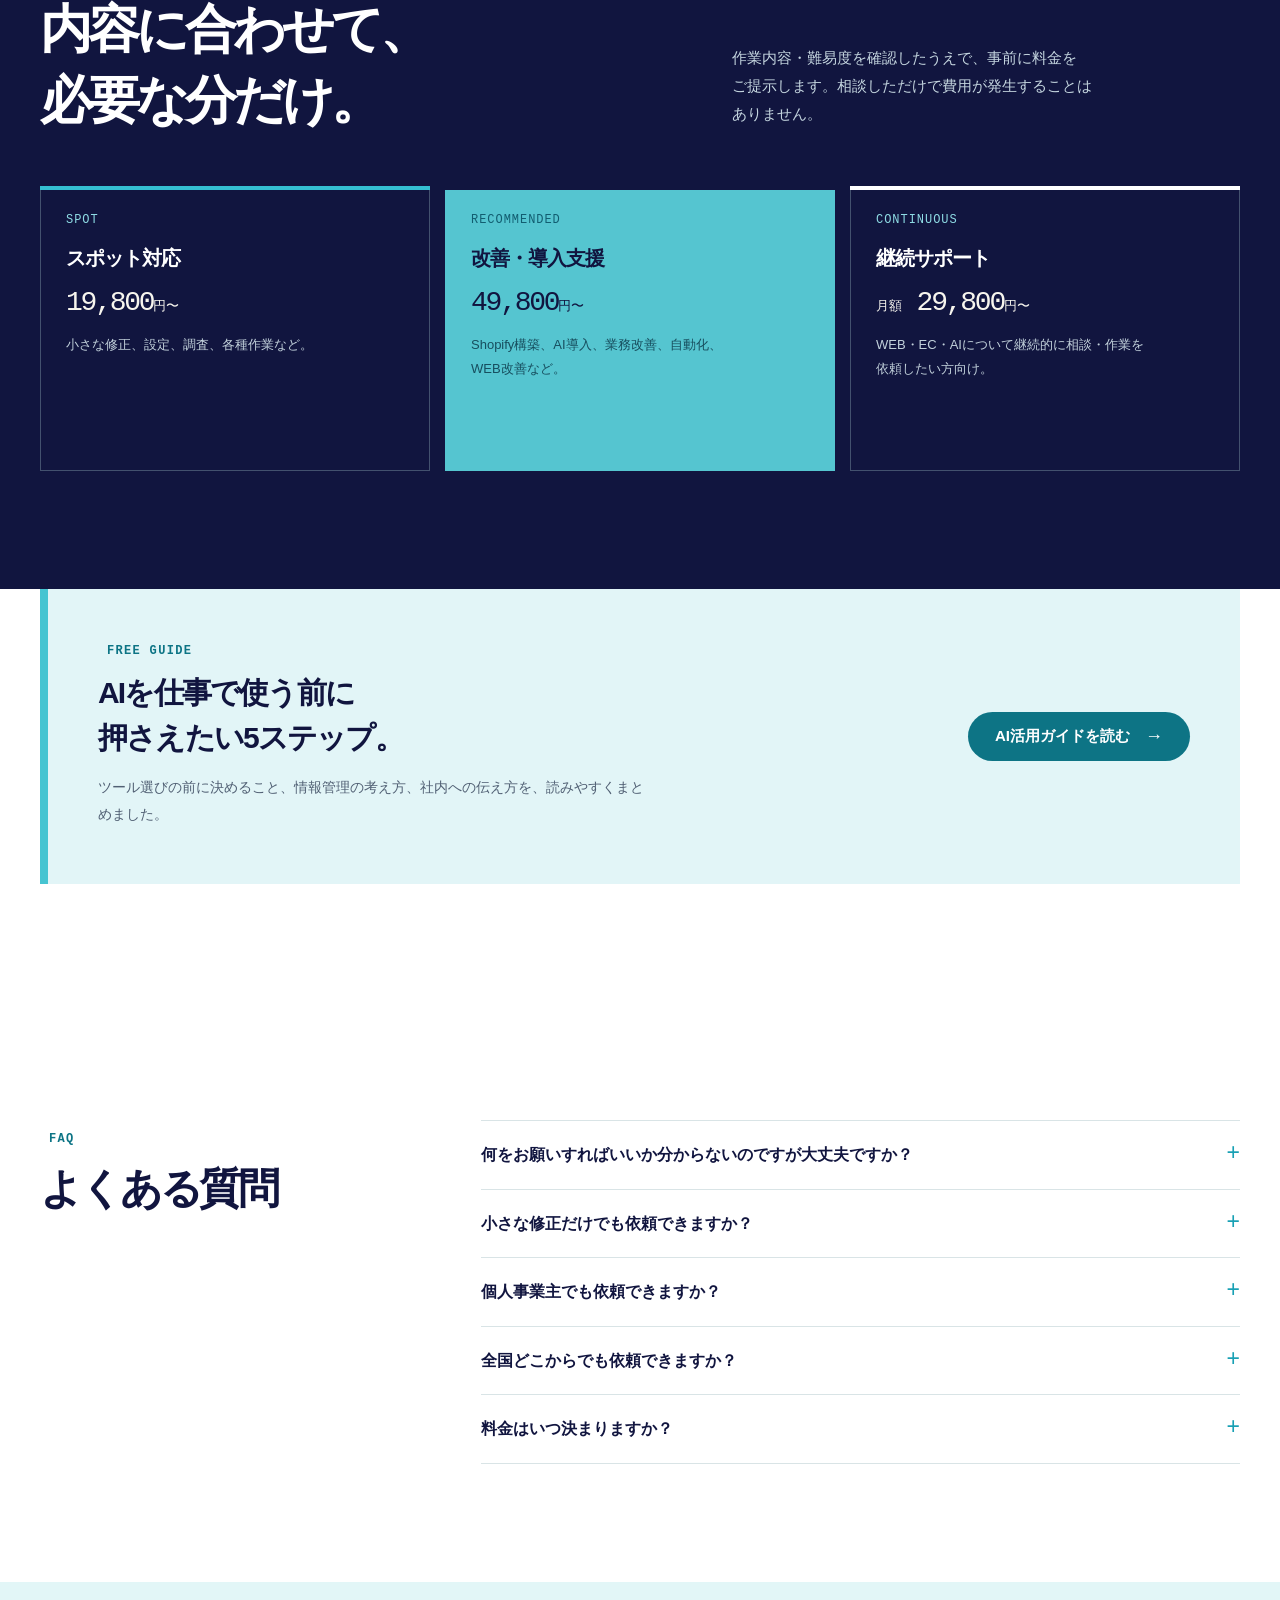
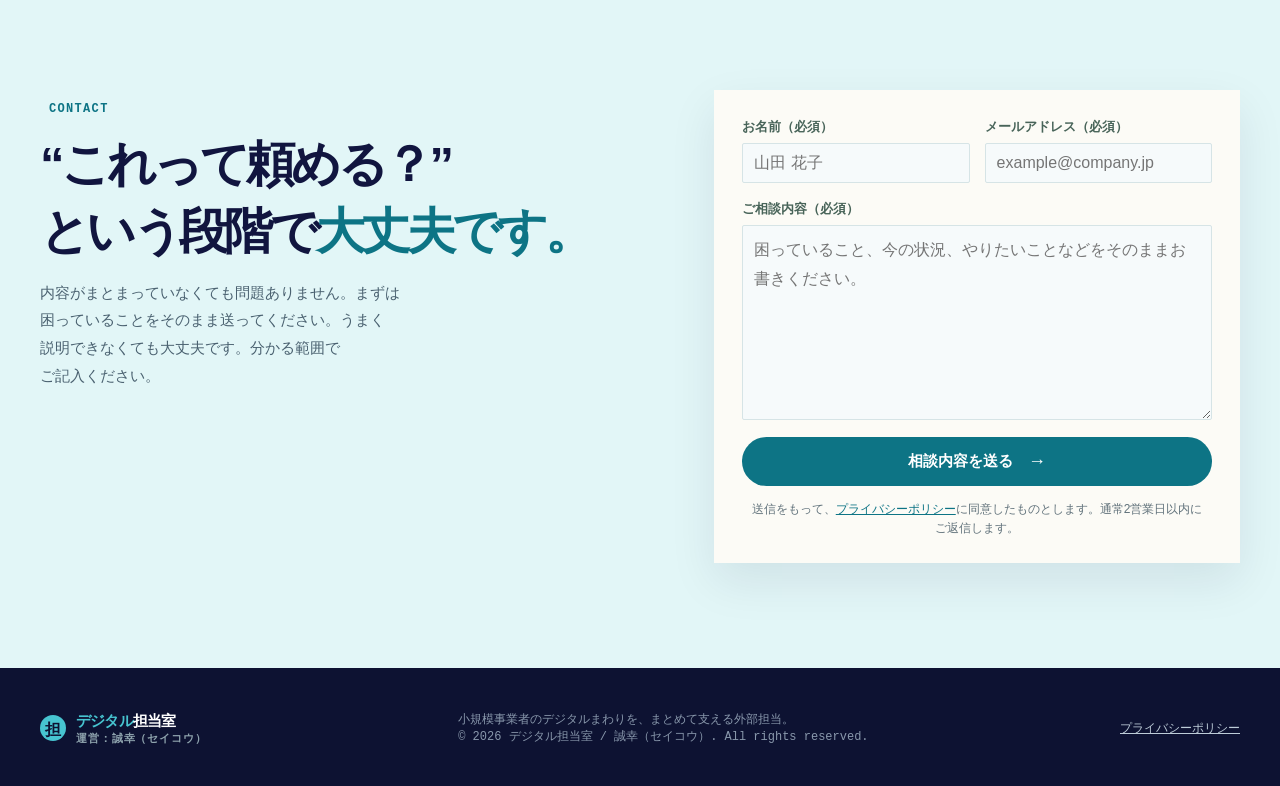
==== commit ab483f69: "fix: improve contrast accessibility" ====
--- a/index.html
+++ b/index.html
@@ -35,7 +35,7 @@
     media="(min-width: 481px) and (max-width: 800px)" />
   <link rel="preload" href="assets/hero-consultation-pc-1303.webp" as="image" type="image/webp"
     media="(min-width: 801px)" />
-  <link rel="stylesheet" href="styles.css?v=20260810.1" />
+  <link rel="stylesheet" href="styles.css?v=20260815.1" />
   <script
     type="application/ld+json">{"@context":"https://schema.org","@type":"ProfessionalService","name":"デジタル担当室（運営：誠幸）","image":"https://www.sei-ko.org/assets/ogp.jpg","description":"小規模事業者・個人事業主向けに、WEB制作・Shopify/EC・AI活用・業務効率化を全国オンラインで支援する外部デジタル担当","areaServed":{"@type":"Country","name":"日本"},"priceRange":"¥¥","knowsAbout":["WEB制作","Shopify・EC構築","ChatGPT・AI導入支援","業務効率化","デジタル運用サポート"],"serviceType":["WEB制作","Shopify・EC構築","AI活用支援","業務効率化コンサルティング","デジタル運用サポート"],"url":"https://www.sei-ko.org/","availableLanguage":"ja","provider":{"@type":"Organization","name":"誠幸（セイコウ）"}}</script>
   <script
--- a/styles.css
+++ b/styles.css
@@ -30,6 +30,7 @@
   --pine: #11153f;
   --mint: #e7f8fa;
   --lime: #35bfd2;
+  --accent-strong: #0d7485;
   --cream: #fff;
   --sand: #f4f8f9;
   --line: #dce6e8;
@@ -156,12 +157,12 @@
 }
 
 .brand-dot {
-  color: #1faec3;
+  color: var(--accent-strong);
 }
 
 .brand-owner {
   margin-top: 3px;
-  color: #6d7b80;
+  color: var(--muted);
   font-size: 11px;
   font-weight: 600;
   letter-spacing: 0.08em;
@@ -182,7 +183,7 @@
 }
 
 nav a:hover {
-  color: #137451;
+  color: var(--accent-strong);
 }
 
 /* ヘッダーCTAボタン */
@@ -190,7 +191,7 @@
   display: flex;
   align-items: center;
   gap: 11px;
-  background: #36b9d0;
+  background: var(--accent-strong);
   color: white;
   text-decoration: none;
   border-radius: 999px;
@@ -227,7 +228,7 @@
   display: flex;
   align-items: center;
   gap: 9px;
-  color: #198ca0;
+  color: var(--accent-strong);
   font: 500 12px/1.2 var(--mono);
   letter-spacing: 0.11em;
   font-weight: 700;
@@ -271,7 +272,7 @@
 .hero h1 em {
   display: inline;
   color: #fff;
-  background: #55c3cf;
+  background: var(--accent-strong);
   padding: 0 0.17em 0.06em;
   font-style: normal;
   box-decoration-break: clone;
@@ -316,7 +317,7 @@
 }
 
 .button.primary {
-  background: #33b8cf;
+  background: var(--accent-strong);
   color: white;
 }
 
@@ -334,7 +335,7 @@
 }
 
 .button.ghost span {
-  color: #2fb1c7;
+  color: var(--accent-strong);
 }
 
 /* テキストリンク */
@@ -347,7 +348,7 @@
 }
 
 .text-link span {
-  color: #2fb1c7;
+  color: var(--accent-strong);
   margin-left: 5px;
 }
 
@@ -370,7 +371,7 @@
 }
 
 .trust-row strong {
-  color: #1da4b8;
+  color: var(--accent-strong);
   font: 500 17px/1 var(--mono);
   letter-spacing: -0.08em;
 }
@@ -425,7 +426,7 @@
 }
 
 .problem-grid .eyebrow {
-  color: #1991a5;
+  color: var(--accent-strong);
 }
 
 .problem-grid h2 {
@@ -450,7 +451,7 @@
 
 .problem-list span {
   font: 12px var(--mono);
-  color: #1fa4ba;
+  color: var(--accent-strong);
   margin-right: 12px;
 }
 
@@ -539,7 +540,7 @@
   font: 500 12px var(--mono);
   letter-spacing: 0.07em;
   margin: 0;
-  color: #20a1b3;
+  color: var(--accent-strong);
 }
 
 .service-icon {
@@ -550,7 +551,7 @@
   place-items: center;
   border: 1px solid #9edbe2;
   border-radius: 50%;
-  color: #1fa6ba;
+  color: var(--accent-strong);
 }
 
 /* アイコンSVGのサイズはここで制御する（SVG側に width/height を書かない） */
@@ -587,7 +588,7 @@
 .service-card li:before {
   content: '→';
   margin-right: 7px;
-  color: #1eb0c3;
+  color: var(--accent-strong);
 }
 
 /* ==========================================================================
@@ -660,7 +661,7 @@
 }
 
 .readiness-form .button.primary {
-  background: #44c4d2;
+  background: var(--accent-strong);
   margin-top: 11px;
 }
 
@@ -684,7 +685,7 @@
 }
 
 .readiness-result strong {
-  color: #157e92;
+  color: var(--accent-strong);
 }
 
 /* ==========================================================================
@@ -735,7 +736,7 @@
 }
 
 .case-tabs button.active {
-  color: #168b9f;
+  color: var(--accent-strong);
 }
 
 .case-tabs button.active:after {
@@ -774,7 +775,7 @@
 .visual-tag {
   font: 500 12px var(--mono);
   letter-spacing: 0.08em;
-  color: #18889b;
+  color: var(--accent-strong);
   margin: 0;
 }
 
@@ -819,7 +820,7 @@
 .case-type {
   font: 500 12px var(--mono);
   letter-spacing: 0.07em;
-  color: #18889b;
+  color: var(--accent-strong);
   margin: 0;
 }
 
@@ -832,7 +833,7 @@
 }
 
 .case-content h3 span {
-  color: #1a9db1;
+  color: var(--accent-strong);
   font-family: var(--mono);
 }
 
@@ -858,7 +859,7 @@
 
 .case-result strong {
   font: 500 30px/1 var(--mono);
-  color: #159bb1;
+  color: var(--accent-strong);
 }
 
 .case-result span {
@@ -918,7 +919,7 @@
   display: grid;
   place-items: center;
   background: #d9f3f5;
-  color: #168ca0;
+  color: var(--accent-strong);
   font: 12px var(--mono);
 }
 
@@ -926,7 +927,7 @@
   width: 24px;
   height: 24px;
   margin-top: 2px;
-  color: #168ca0;
+  color: var(--accent-strong);
 }
 
 .timeline h3 {
@@ -987,18 +988,16 @@
 
 .price-grid {
   display: grid;
-  grid-template-columns: repeat(4, 1fr);
+  grid-template-columns: repeat(3, 1fr);
   gap: 15px;
   margin-top: 50px;
 }
 
 .price-card {
   border: 1px solid #43516e;
-  padding: 26px 22px;
+  padding: 26px 25px;
   min-height: 285px;
   position: relative;
-  display: flex;
-  flex-direction: column;
 }
 
 .price-card::before {
@@ -1011,10 +1010,6 @@
   background: var(--lime);
 }
 
-.price-card.free::before {
-  background: #8edbe4;
-}
-
 .price-card.featured::before {
   background: var(--ink);
 }
@@ -1057,43 +1052,19 @@
   margin: 0;
 }
 
-/* 最低料金であることの明示（固定価格ではない） */
-.price-min {
-  font-size: 11px;
-  letter-spacing: 0.04em;
-  color: #8edbe4;
-  margin: 0 0 4px;
-  line-height: 1.4;
-}
-
-.price-sub {
-  font-size: 12px;
-  line-height: 1.6;
-  color: #93a4b8;
-  margin: 6px 0 0;
-}
-
-.featured .price-min {
-  color: #125d70;
-}
-
-.featured .price-sub {
-  color: #17515f;
-}
-
 .price small {
   font: 500 13px var(--display);
   letter-spacing: 0;
 }
 
-.price-card > p:not(.plan-label):not(.price):not(.price-min):not(.price-sub) {
+.price-card > p:not(.plan-label):not(.price) {
   font-size: 13px;
   color: #c2d1db;
   line-height: 1.85;
   margin: 14px 0;
 }
 
-.featured > p:not(.plan-label):not(.price):not(.price-min):not(.price-sub) {
+.featured > p:not(.plan-label):not(.price) {
   color: #174e5e;
 }
 
@@ -1112,61 +1083,6 @@
 
 .price-card a span {
   margin-left: 12px;
-}
-
-.price-card ul {
-  margin: auto 0 0;
-  padding: 16px 0 0;
-  list-style: none;
-  border-top: 1px solid #43516e;
-  color: #c2d1db;
-  font-size: 12.5px;
-  line-height: 1.85;
-}
-
-.price-card li + li {
-  margin-top: 7px;
-}
-
-.price-card li::before {
-  content: '→';
-  margin-right: 7px;
-  color: #73d9e4;
-}
-
-.featured ul {
-  border-top-color: #2a9dab;
-  color: #12414f;
-}
-
-.featured li::before {
-  color: #11264b;
-}
-
-/* 料金の目安 */
-.price-note {
-  margin-top: 26px;
-  border: 1px solid #43516e;
-  padding: 26px 28px;
-}
-
-.price-note-title {
-  font: 500 12px var(--mono);
-  letter-spacing: 0.08em;
-  color: #8edbe4;
-  margin: 0 0 14px;
-}
-
-.price-note-lead {
-  margin: 0 0 22px;
-  font-size: 13.5px;
-  line-height: 1.9;
-  color: #c2d1db;
-  max-width: 62em;
-}
-
-.price-note .button {
-  margin-top: 4px;
 }
 
 /* ==========================================================================
@@ -1251,7 +1167,7 @@
 
 .contact h2 em {
   font-style: normal;
-  color: #159bb0;
+  color: var(--accent-strong);
 }
 
 .contact > div > div > p:last-child {
@@ -1294,7 +1210,7 @@
   padding: 10px 11px;
   color: var(--ink);
   font: 16px var(--display);
-  outline-color: #4ba87d;
+  outline-color: var(--accent-strong);
 }
 
 .contact-form button {
@@ -1311,7 +1227,7 @@
 }
 
 .form-note a {
-  color: #176f82;
+  color: var(--accent-strong);
 }
 
 .form-success {
@@ -1497,13 +1413,6 @@
    16. レスポンシブデザイン
    ========================================================================== */
 
-/* 料金カード4枚: 中間幅では2列に折り返す（800px以下の1列指定より前に置く） */
-@media (max-width: 1100px) {
-  .price-grid {
-    grid-template-columns: repeat(2, 1fr);
-  }
-}
-
 /* タブレット・小型デスクトップ */
 @media (max-width: 800px) {
   .site-header {
@@ -1589,10 +1498,6 @@
   .service-grid,
   .price-grid {
     grid-template-columns: 1fr;
-  }
-
-  .price-note {
-    padding: 22px 20px;
   }
 
   .service-card {
@@ -1772,7 +1677,7 @@
     margin-top: 8px;
     border: 0;
     border-radius: 999px;
-    background: #36b9d0;
+    background: var(--accent-strong);
     color: #fff;
   }
 
@@ -1949,7 +1854,7 @@
 .article-flow {
   max-width: 320px;
   margin: 32px auto;
-  color: #1fa6ba;
+  color: var(--accent-strong);
 }
 
 .article-flow svg {
@@ -2005,6 +1910,10 @@
   color: white;
 }
 
+.article-cta .eyebrow {
+  color: var(--lime);
+}
+
 .article-cta h2 {
   font-size: 29px;
   letter-spacing: -0.05em;
@@ -2020,251 +1929,6 @@
   margin-top: 18px;
 }
 
-/* --------------------------------------------------------------------------
-   料金表ページ (pricing.html)
-   -------------------------------------------------------------------------- */
-
-.rate-page {
-  max-width: 1040px;
-}
-
-/* 無料相談の強調ブロック */
-.rate-callout {
-  background: #e5f4f6;
-  border-left: 4px solid #1eb0c3;
-  padding: 24px 28px;
-  margin: 40px 0 46px;
-}
-
-.rate-callout-price {
-  margin: 0 0 8px;
-  font-size: 17px;
-  font-weight: 700;
-  letter-spacing: -0.03em;
-}
-
-.rate-callout-price b {
-  font: 700 26px/1 var(--mono);
-  letter-spacing: -0.06em;
-  color: #11153f;
-  margin-left: 8px;
-}
-
-.rate-callout p:not(.rate-callout-price) {
-  margin: 0;
-  font-size: 14px;
-  line-height: 1.95;
-  color: #3f5a63;
-}
-
-/* 目次 */
-.rate-jump {
-  display: flex;
-  flex-wrap: wrap;
-  gap: 10px;
-  margin-bottom: 56px;
-}
-
-.rate-jump a {
-  border: 1px solid var(--line);
-  padding: 9px 16px;
-  font-size: 13px;
-  text-decoration: none;
-  color: var(--ink);
-  transition: border-color 0.2s, color 0.2s;
-}
-
-.rate-jump a:hover,
-.rate-jump a:focus-visible {
-  border-color: #1eb0c3;
-  color: #147d8c;
-}
-
-.rate-section {
-  margin-bottom: 58px;
-  scroll-margin-top: 96px;
-}
-
-.rate-section h2 {
-  font-size: 25px;
-  letter-spacing: -0.05em;
-  margin: 0 0 18px;
-  padding-bottom: 12px;
-  border-bottom: 2px solid #11153f;
-}
-
-/* 料金テーブル */
-.rate-table-wrap {
-  overflow-x: auto;
-}
-
-.rate-table {
-  width: 100%;
-  border-collapse: collapse;
-  font-size: 14px;
-  min-width: 560px;
-}
-
-.rate-table thead th {
-  text-align: left;
-  font-size: 12px;
-  letter-spacing: 0.04em;
-  color: #fff;
-  background: #11153f;
-  padding: 11px 16px;
-  font-weight: 500;
-  white-space: nowrap;
-}
-
-.rate-table tbody th {
-  text-align: left;
-  font-weight: 700;
-  color: var(--ink);
-  line-height: 1.7;
-}
-
-.rate-table tbody th,
-.rate-table tbody td {
-  padding: 15px 16px;
-  border-bottom: 1px solid var(--line);
-  vertical-align: top;
-}
-
-.rate-table tbody tr:nth-child(even) {
-  background: #f4f8f9;
-}
-
-.rate-table tbody td:first-of-type {
-  white-space: nowrap;
-}
-
-.rate-table b {
-  font: 700 16px/1.5 var(--mono);
-  letter-spacing: -0.05em;
-  color: #11153f;
-}
-
-.rate-table tbody td:last-child {
-  color: var(--muted);
-  font-size: 13px;
-  line-height: 1.8;
-  min-width: 200px;
-}
-
-/* お見積りの前提 */
-.rate-terms {
-  margin: 0;
-  padding: 0;
-  list-style: none;
-}
-
-.rate-terms li {
-  position: relative;
-  padding: 0 0 14px 24px;
-  font-size: 14.5px;
-  line-height: 1.95;
-  color: #3f5a63;
-}
-
-.rate-terms li::before {
-  content: '';
-  position: absolute;
-  left: 0;
-  top: 12px;
-  width: 8px;
-  height: 8px;
-  background: #1eb0c3;
-}
-
-.rate-terms b {
-  color: var(--ink);
-}
-
-@media (max-width: 800px) {
-  .rate-callout {
-    padding: 20px 20px;
-    margin: 32px 0 38px;
-  }
-
-  .rate-jump {
-    margin-bottom: 42px;
-  }
-
-  .rate-section h2 {
-    font-size: 22px;
-  }
-
-  .rate-table-wrap {
-    /* 3列が入りきらない幅では横スクロールさせる（本文は縦積みのまま） */
-    margin-right: calc(-1 * max(22px, env(safe-area-inset-right)));
-    padding-right: max(22px, env(safe-area-inset-right));
-  }
-}
-
-/* スマートフォン: 3列テーブルを1件ずつのカードに積み替える */
-@media (max-width: 600px) {
-  .rate-table-wrap {
-    overflow-x: visible;
-    margin-right: 0;
-    padding-right: 0;
-  }
-
-  .rate-table {
-    min-width: 0;
-  }
-
-  .rate-table thead {
-    display: none;
-  }
-
-  .rate-table,
-  .rate-table tbody,
-  .rate-table tr,
-  .rate-table tbody th,
-  .rate-table tbody td {
-    display: block;
-    width: 100%;
-  }
-
-  .rate-table tr {
-    border: 1px solid var(--line);
-    padding: 16px 18px;
-    margin-bottom: 10px;
-  }
-
-  .rate-table tbody tr:nth-child(even) {
-    background: #f4f8f9;
-  }
-
-  .rate-table tbody th,
-  .rate-table tbody td {
-    padding: 0;
-    border-bottom: 0;
-  }
-
-  .rate-table tbody th {
-    font-size: 15px;
-    margin-bottom: 8px;
-  }
-
-  .rate-table tbody td:first-of-type {
-    white-space: normal;
-    margin-bottom: 8px;
-  }
-
-  .rate-table tbody td:last-child {
-    min-width: 0;
-    padding-top: 8px;
-    border-top: 1px dashed var(--line);
-  }
-
-  .rate-table tbody td:last-child::before {
-    content: '金額が変わる要素：';
-    color: #147d8c;
-    font-weight: 700;
-  }
-}
-
 .legal-page {
   max-width: 880px;
   padding-top: 75px;
@@ -2287,12 +1951,12 @@
 }
 
 .legal-page a {
-  color: #18899d;
+  color: var(--accent-strong);
 }
 
 .legal-date {
   margin-top: 55px;
-  color: #84918b !important;
+  color: var(--muted) !important;
   font-size: 13px !important;
 }
 
@@ -2428,7 +2092,7 @@
 }
 
 .breadcrumb a {
-  color: #35bfd2;
+  color: var(--accent-strong);
   text-decoration: none;
   transition: color 0.2s ease;
 }
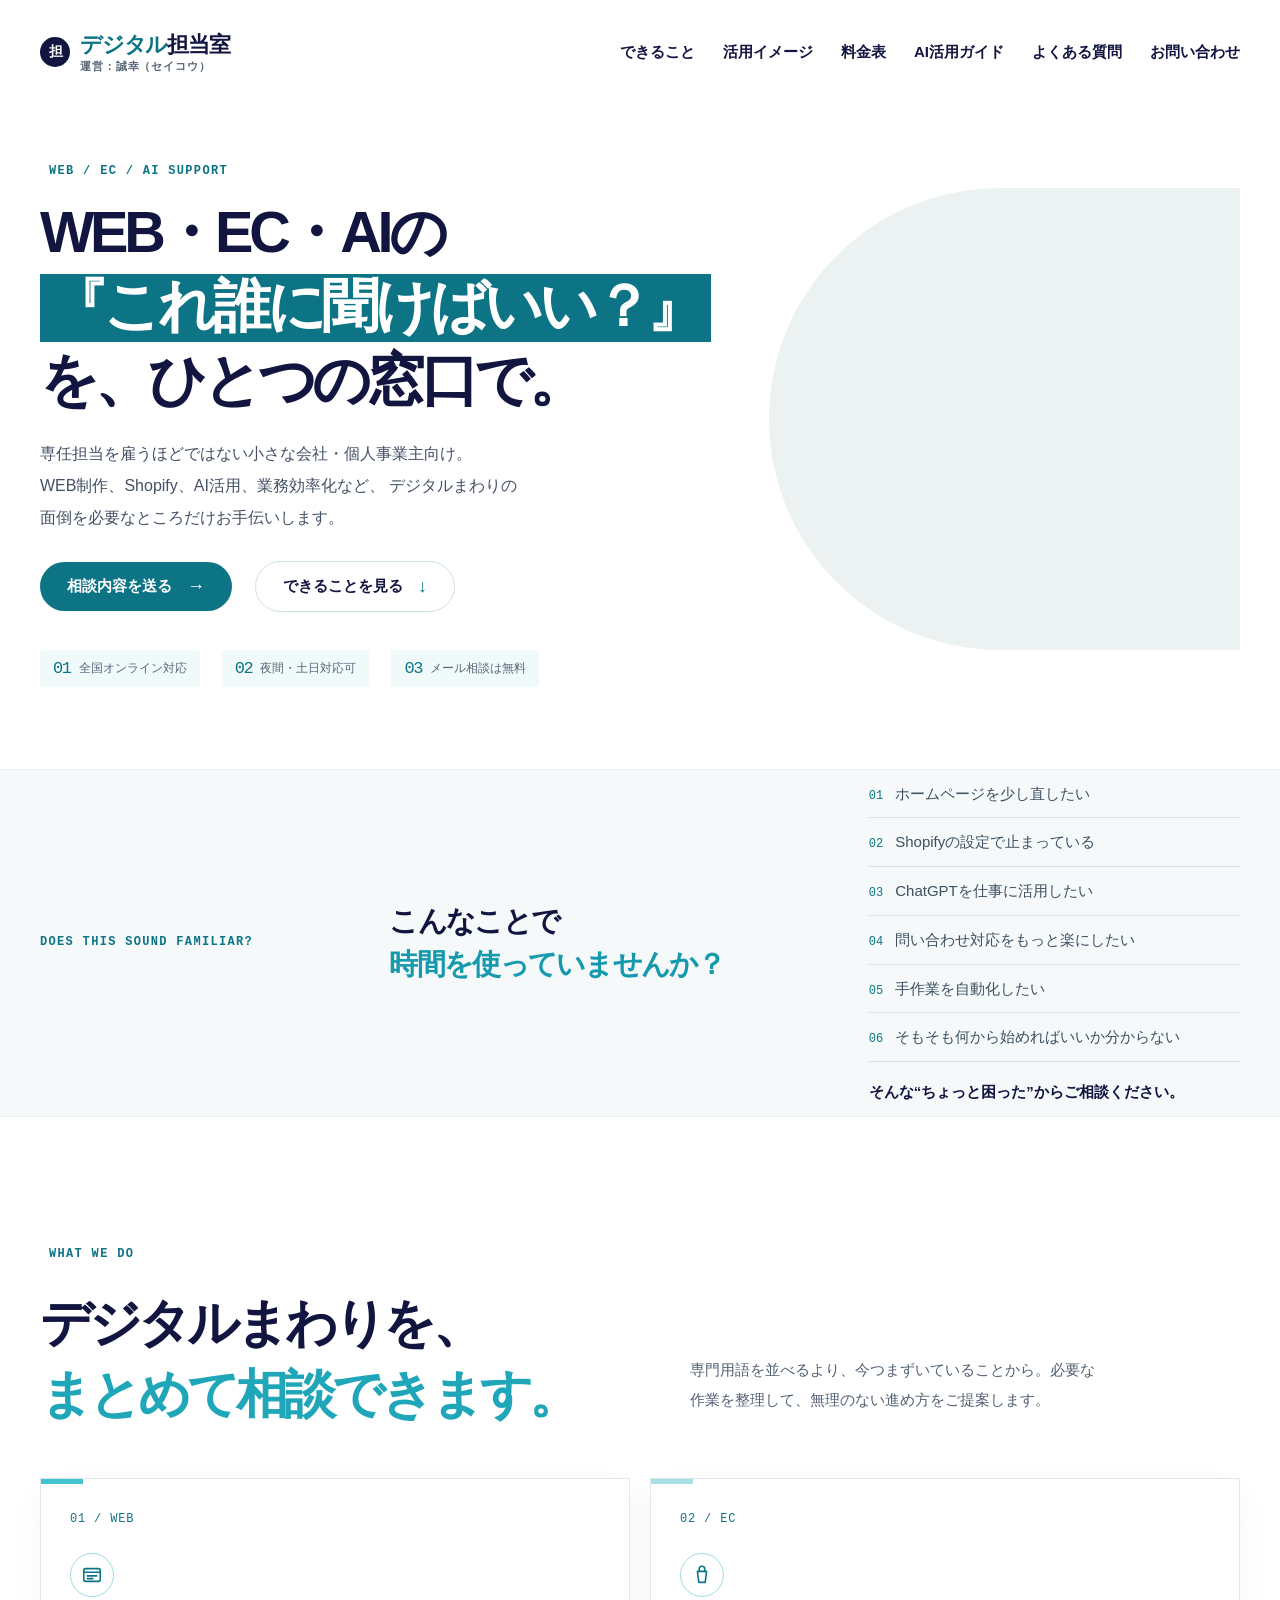
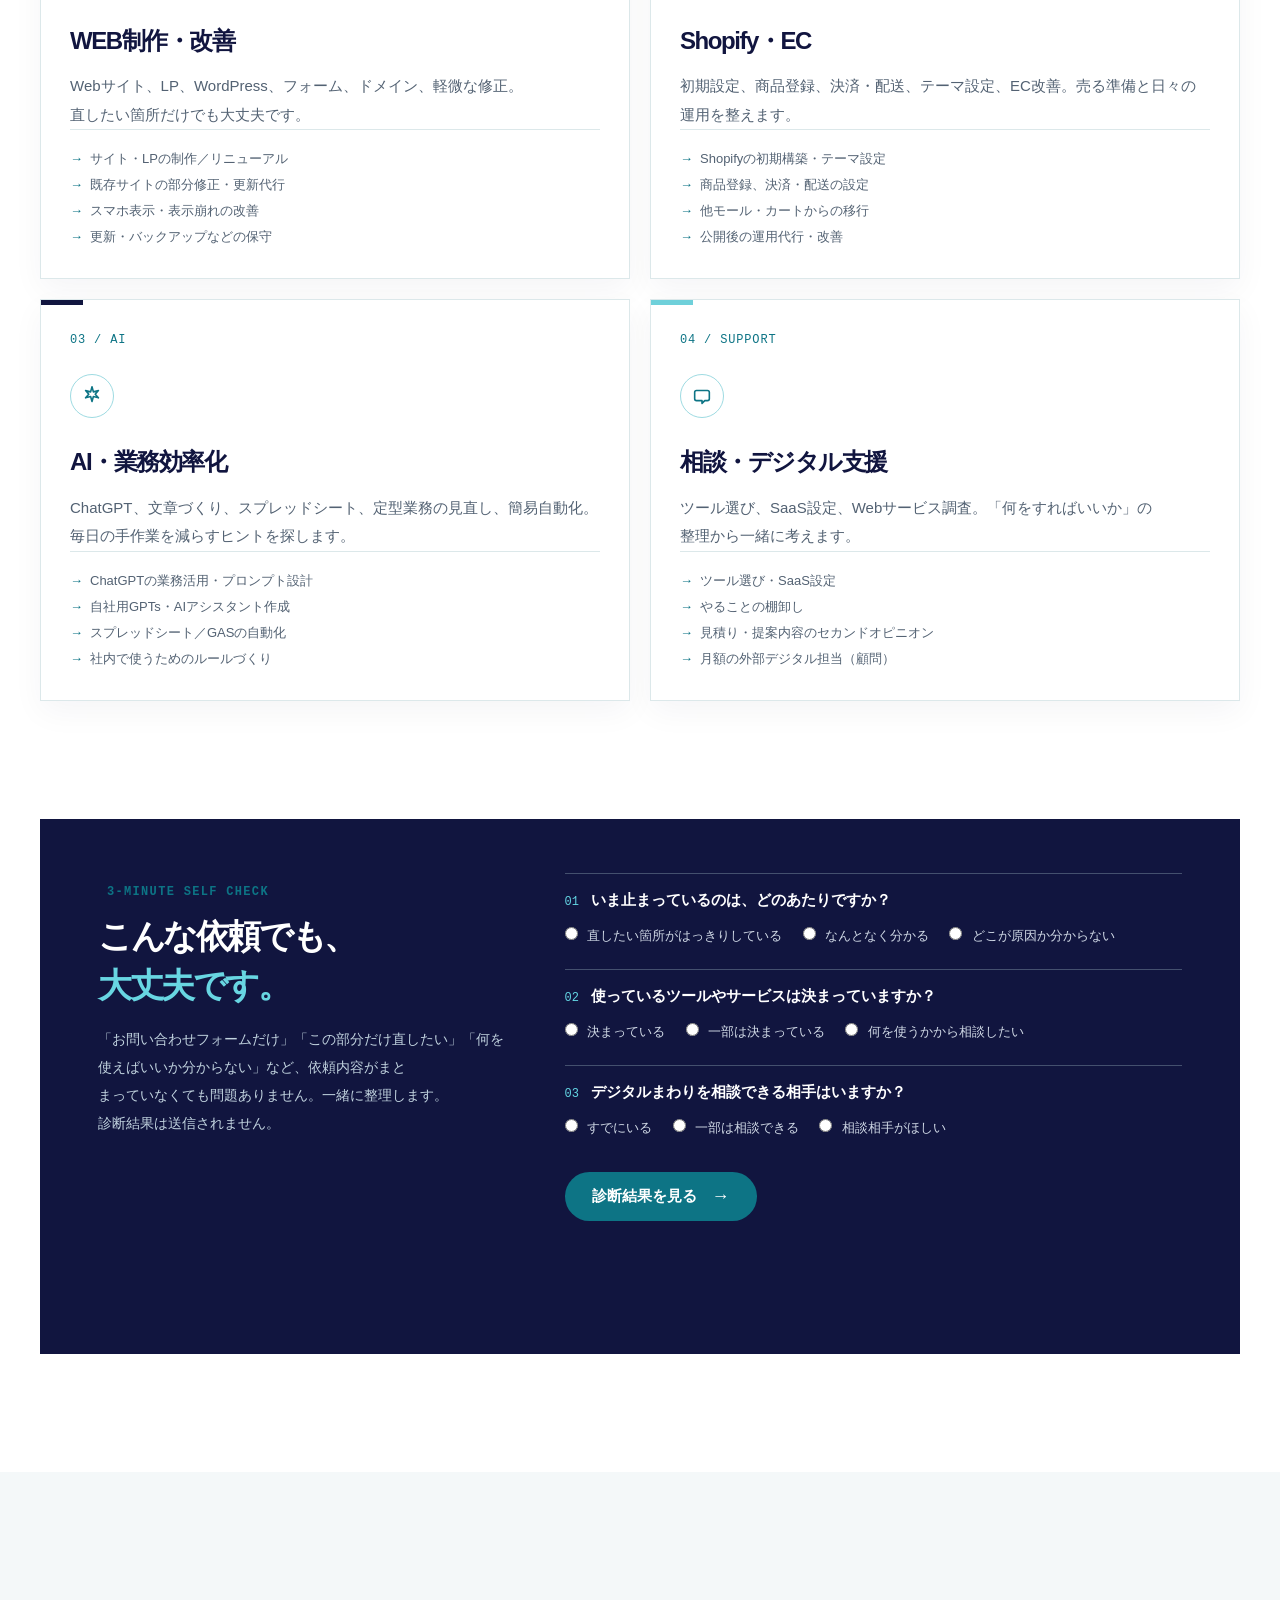
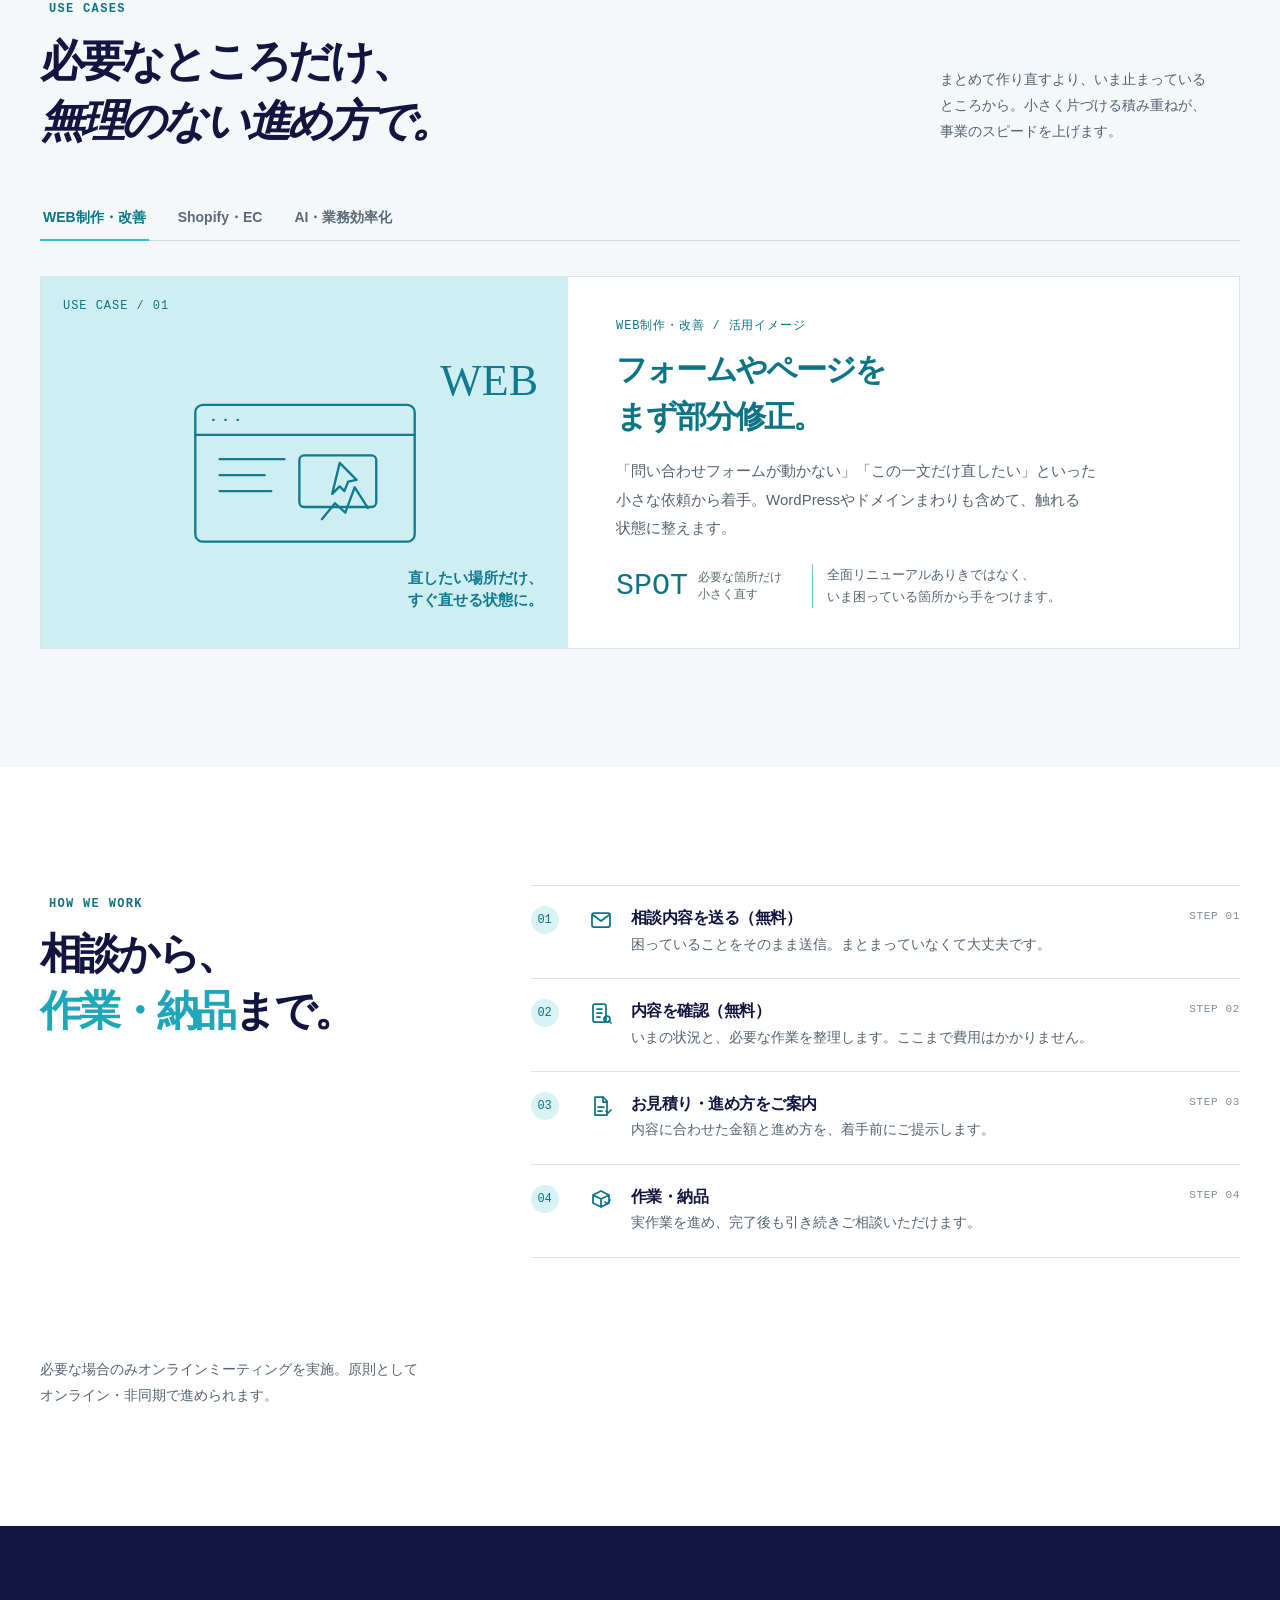
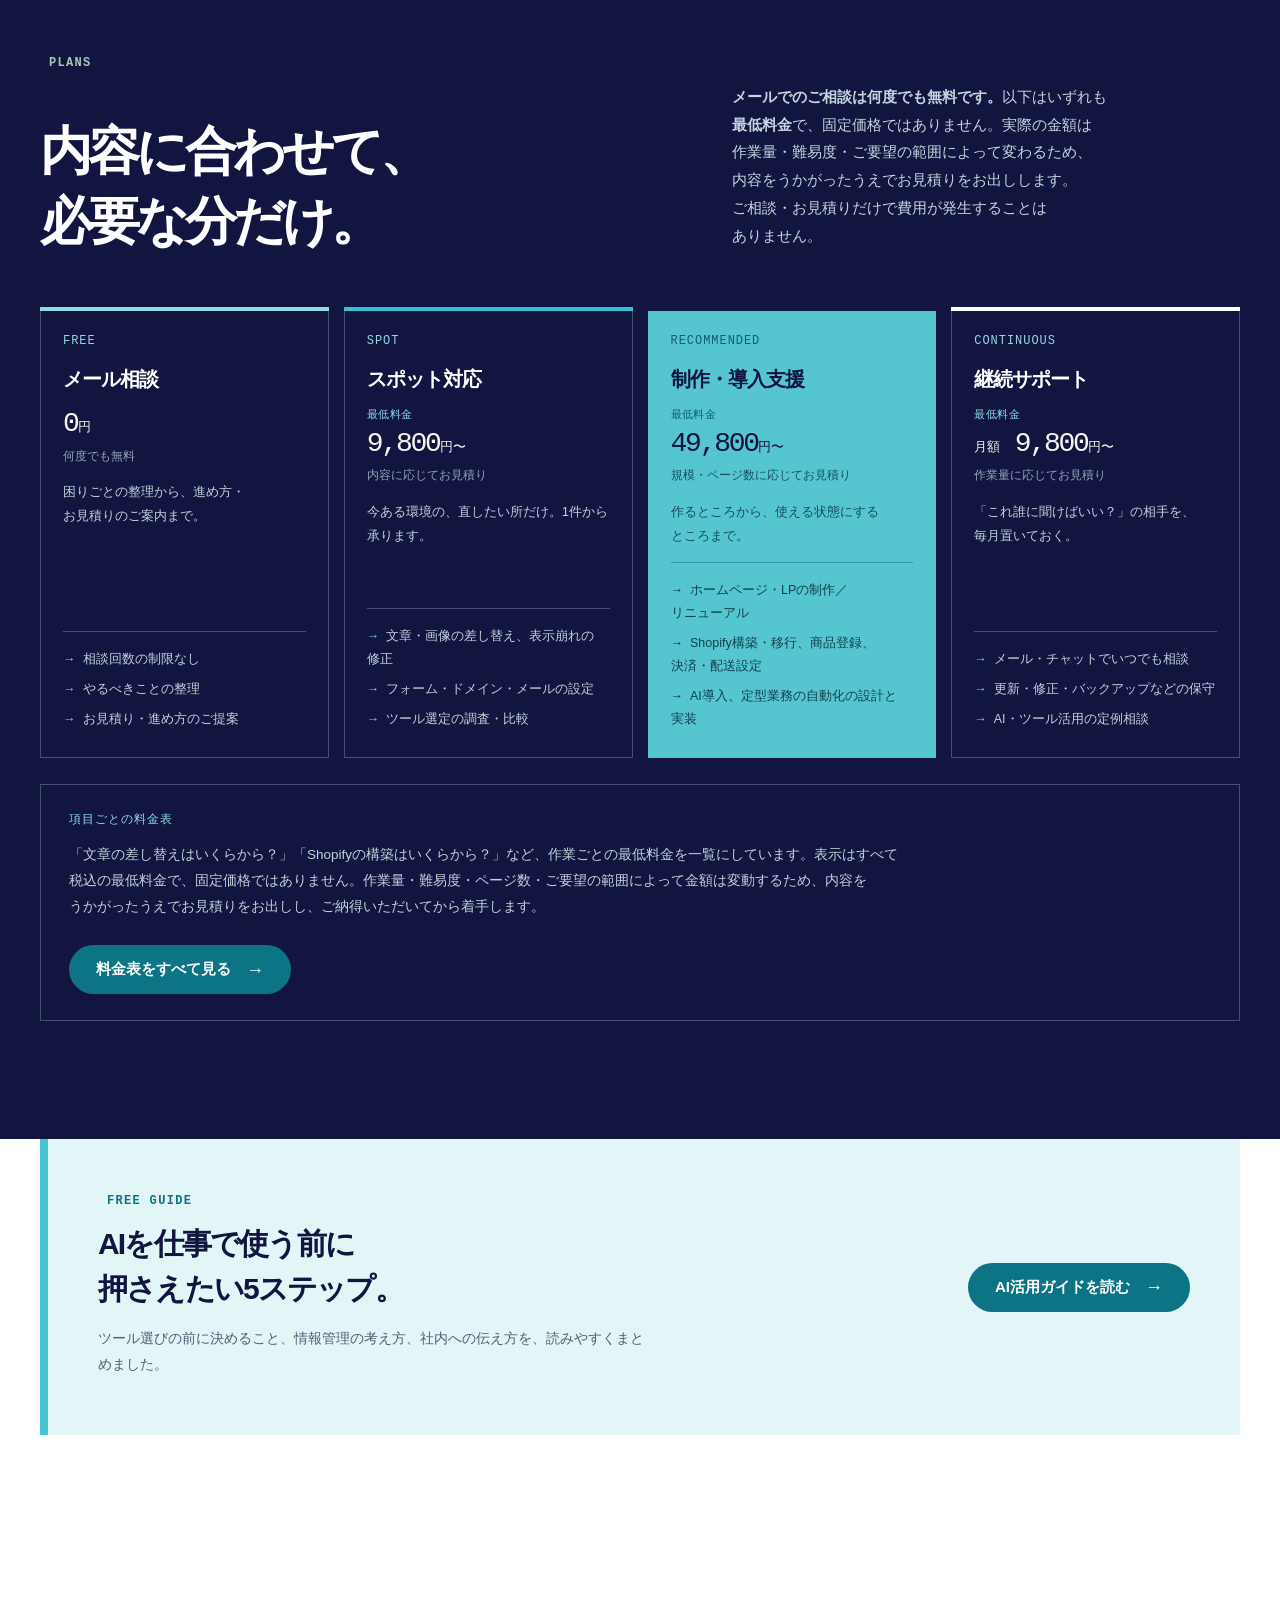
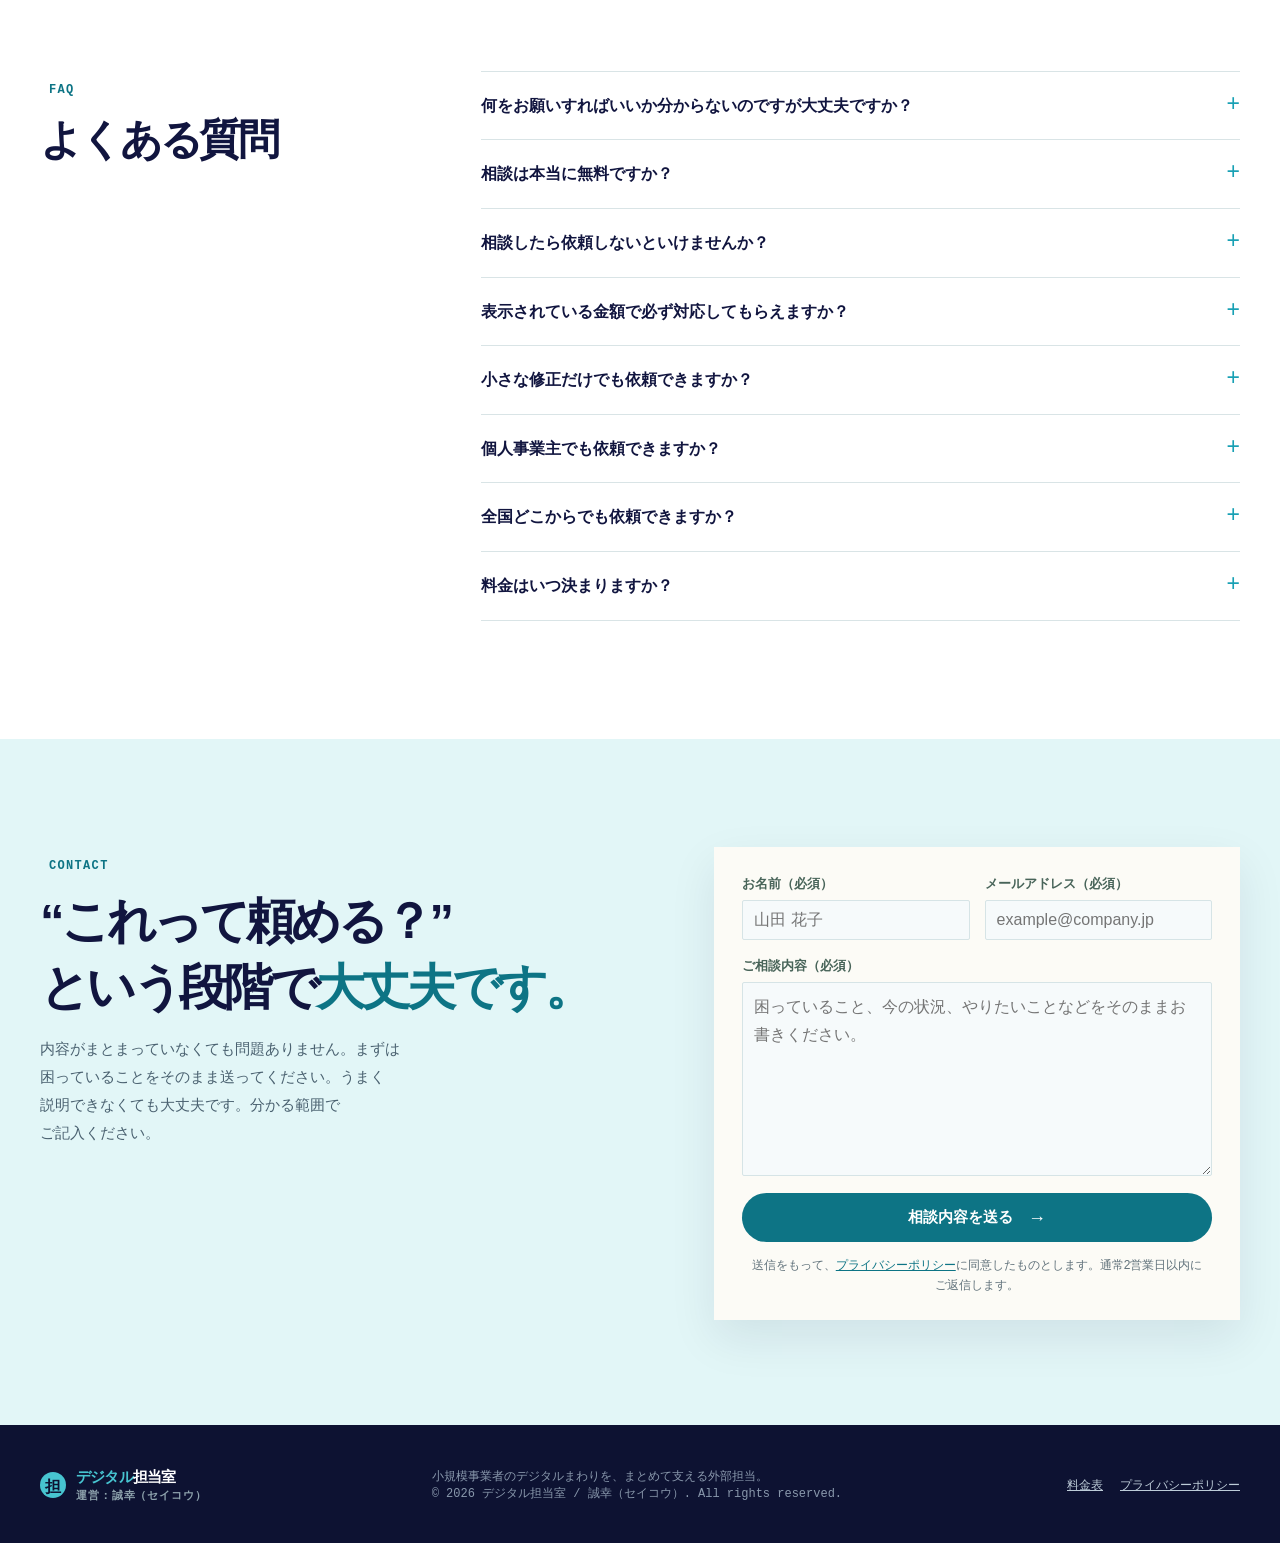
==== commit efa4f533: "feat: merge pricing revision from aibou/service-pricing-content-research Cherry-picked the needed-on" ====
--- a/index.html
+++ b/index.html
@@ -4,7 +4,7 @@
 <head>
   <meta charset="UTF-8" />
   <meta name="viewport" content="width=device-width, initial-scale=1, viewport-fit=cover" />
-  <meta name="description" content="小規模事業者・個人事業主のための外部デジタル担当。WEB制作、Shopify・EC、AI活用・業務効率化を、全国オンラインで必要な分だけお手伝いします。" />
+  <meta name="description" content="小規模事業者・個人事業主のための外部デジタル担当。WEB制作、Shopify・EC、AI活用・業務効率化を、全国オンラインで必要な分だけお手伝いします。メール相談は無料、スポット対応は最低9,800円から。内容に応じてお見積りします。" />
   <meta name="keywords" content="WEB制作 依頼,Shopify 構築 代行,ChatGPT 業務活用,個人事業主 ホームページ 修正,EC 運用サポート,業務自動化 相談" />
   <meta name="robots" content="index,follow" />
   <meta property="og:type" content="website" />
@@ -35,15 +35,15 @@
     media="(min-width: 481px) and (max-width: 800px)" />
   <link rel="preload" href="assets/hero-consultation-pc-1303.webp" as="image" type="image/webp"
     media="(min-width: 801px)" />
-  <link rel="stylesheet" href="styles.css?v=20260815.1" />
+  <link rel="stylesheet" href="styles.css?v=20260815.2" />
   <script
-    type="application/ld+json">{"@context":"https://schema.org","@type":"ProfessionalService","name":"デジタル担当室（運営：誠幸）","image":"https://www.sei-ko.org/assets/ogp.jpg","description":"小規模事業者・個人事業主向けに、WEB制作・Shopify/EC・AI活用・業務効率化を全国オンラインで支援する外部デジタル担当","areaServed":{"@type":"Country","name":"日本"},"priceRange":"¥¥","knowsAbout":["WEB制作","Shopify・EC構築","ChatGPT・AI導入支援","業務効率化","デジタル運用サポート"],"serviceType":["WEB制作","Shopify・EC構築","AI活用支援","業務効率化コンサルティング","デジタル運用サポート"],"url":"https://www.sei-ko.org/","availableLanguage":"ja","provider":{"@type":"Organization","name":"誠幸（セイコウ）"}}</script>
+    type="application/ld+json">{"@context":"https://schema.org","@type":"ProfessionalService","name":"デジタル担当室（運営：誠幸）","image":"https://www.sei-ko.org/assets/ogp.jpg","description":"小規模事業者・個人事業主向けに、WEB制作・Shopify/EC・AI活用・業務効率化を全国オンラインで支援する外部デジタル担当","areaServed":{"@type":"Country","name":"日本"},"priceRange":"¥9,800〜","knowsAbout":["WEB制作","Shopify・EC構築","ChatGPT・AI導入支援","業務効率化","デジタル運用サポート"],"serviceType":["WEB制作","Shopify・EC構築","AI活用支援","業務効率化コンサルティング","デジタル運用サポート"],"url":"https://www.sei-ko.org/","availableLanguage":"ja","provider":{"@type":"Organization","name":"誠幸（セイコウ）"}}</script>
   <script
-    type="application/ld+json">{"@context":"https://schema.org","@type":"Service","serviceType":"WEB・EC・AIサポート","provider":{"@type":"ProfessionalService","name":"デジタル担当室（運営：誠幸）"},"areaServed":{"@type":"Country","name":"日本"},"hasOfferCatalog":{"@type":"OfferCatalog","name":"デジタル担当室 サービスメニュー","itemListElement":[{"@type":"OfferCatalog","name":"WEBサポート","description":"ホームページ作成、LP制作、既存サイトの小さな修正・更新、レスポンシブ対応"},{"@type":"OfferCatalog","name":"EC・Shopifyサポート","description":"Shopifyストア構築、商品登録代行、決済・配送設定、運営サポート"},{"@type":"OfferCatalog","name":"AI活用支援","description":"ChatGPT導入相談、プロンプト作成、社内ルール策定、業務自動化コンサルティング"}]}}</script>
+    type="application/ld+json">{"@context":"https://schema.org","@type":"Service","serviceType":"WEB・EC・AIサポート","provider":{"@type":"ProfessionalService","name":"デジタル担当室（運営：誠幸）"},"areaServed":{"@type":"Country","name":"日本"},"hasOfferCatalog":{"@type":"OfferCatalog","name":"デジタル担当室 サービスメニュー","itemListElement":[{"@type":"OfferCatalog","name":"WEBサポート","description":"ホームページ作成、LP制作、既存サイトの小さな修正・更新、レスポンシブ対応"},{"@type":"OfferCatalog","name":"EC・Shopifyサポート","description":"Shopifyストア構築、商品登録代行、決済・配送設定、運営サポート"},{"@type":"OfferCatalog","name":"AI活用支援","description":"ChatGPT導入相談、プロンプト作成、自社用GPTs作成、社内ルール策定、スプレッドシート・GASによる業務自動化"},{"@type":"OfferCatalog","name":"相談・デジタル顧問","description":"無料のメール相談、ツール選定、見積り内容のセカンドオピニオン、月額の外部デジタル担当（継続サポート）"}]}}</script>
   <script
     type="application/ld+json">{"@context":"https://schema.org","@type":"WebSite","name":"デジタル担当室","url":"https://www.sei-ko.org/","inLanguage":"ja-JP","publisher":{"@type":"Organization","name":"誠幸（セイコウ）"}}</script>
   <script
-    type="application/ld+json">{"@context":"https://schema.org","@type":"FAQPage","mainEntity":[{"@type":"Question","name":"何をお願いすればいいか分からないのですが大丈夫ですか？","acceptedAnswer":{"@type":"Answer","text":"はい。困っていることをそのままお送りください。状況を整理しながら、必要な対応をご案内します。"}},{"@type":"Question","name":"小さな修正だけでも依頼できますか？","acceptedAnswer":{"@type":"Answer","text":"はい。数時間程度の作業からご相談いただけます。まずは内容を確認して、対応可否と料金をご案内します。"}},{"@type":"Question","name":"個人事業主でも依頼できますか？","acceptedAnswer":{"@type":"Answer","text":"もちろんです。個人事業主、店舗経営者、小規模チームなど、専任担当を置きにくい方のご相談を想定しています。"}},{"@type":"Question","name":"全国どこからでも依頼できますか？","acceptedAnswer":{"@type":"Answer","text":"はい。チャット、メール、オンラインミーティングを中心に、全国からご相談いただけます。"}},{"@type":"Question","name":"料金はいつ決まりますか？","acceptedAnswer":{"@type":"Answer","text":"ご相談内容と必要な作業を確認したうえで、着手前に料金をご提示します。"}}]}</script>
+    type="application/ld+json">{"@context":"https://schema.org","@type":"FAQPage","mainEntity":[{"@type":"Question","name":"何をお願いすればいいか分からないのですが大丈夫ですか？","acceptedAnswer":{"@type":"Answer","text":"はい。困っていることをそのままお送りください。状況を整理しながら、必要な対応をご案内します。"}},{"@type":"Question","name":"相談は本当に無料ですか？","acceptedAnswer":{"@type":"Answer","text":"はい。メールでのご相談は何度でも無料です。内容の確認、進め方のご提案、お見積りまで費用はかかりません。実作業をご依頼いただく段階で、事前に合意した金額のみが発生します。"}},{"@type":"Question","name":"相談したら依頼しないといけませんか？","acceptedAnswer":{"@type":"Answer","text":"いいえ。ご提示した内容や金額に納得いただけない場合は、そのままお断りいただいて構いません。こちらから営業のご連絡をすることはありません。お送りするのは、いただいたお問い合わせに対するお見積りと、内容を詰めるための確認のご連絡だけです。"}},{"@type":"Question","name":"表示されている金額で必ず対応してもらえますか？","acceptedAnswer":{"@type":"Answer","text":"掲載しているのは固定価格ではなく最低料金です。作業量、難易度、ページ数、ご要望の範囲によって金額は変わります。内容をうかがったうえでお見積りをお出しし、ご納得いただいてから着手します。着手後に無断で金額が増えることはなく、追加の作業が必要になった場合も、必ず事前にご相談したうえで進めます。"}},{"@type":"Question","name":"小さな修正だけでも依頼できますか？","acceptedAnswer":{"@type":"Answer","text":"はい。最低9,800円からのスポット対応で、1件からお受けしています。まずは内容を確認して、対応可否とお見積りをご案内します。"}},{"@type":"Question","name":"個人事業主でも依頼できますか？","acceptedAnswer":{"@type":"Answer","text":"もちろんです。個人事業主、店舗経営者、小規模チームなど、専任担当を置きにくい方のご相談を想定しています。"}},{"@type":"Question","name":"全国どこからでも依頼できますか？","acceptedAnswer":{"@type":"Answer","text":"はい。チャット、メール、オンラインミーティングを中心に、全国からご相談いただけます。"}},{"@type":"Question","name":"料金はいつ決まりますか？","acceptedAnswer":{"@type":"Answer","text":"ご相談内容と必要な作業を確認したうえで、着手前に料金をご提示します。ご相談・お見積りの段階では費用は発生しません。"}}]}</script>
 </head>
 
 <body id="top">
@@ -54,11 +54,11 @@
     <a class="brand" href="#top"><span class="brand-mark">担</span><span class="brand-copy"><span
           class="brand-service"><span class="brand-dot">デジタル</span>担当室</span><span
           class="brand-owner">運営：誠幸（セイコウ）</span></span><span class="sr-only">トップへ</span></a>
-    <nav aria-label="メインナビゲーション"><a href="#service">できること</a><a href="#cases">活用イメージ</a><a href="#pricing">料金</a><a
+    <nav aria-label="メインナビゲーション"><a href="#service">できること</a><a href="#cases">活用イメージ</a><a href="pricing.html">料金表</a><a
         href="guide.html">AI活用ガイド</a><a href="#faq">よくある質問</a><a href="#contact">お問い合わせ</a></nav>
     <details class="mobile-nav">
       <summary>メニュー</summary>
-      <nav aria-label="モバイルナビゲーション"><a href="#service">できること</a><a href="#cases">活用イメージ</a><a href="#pricing">料金</a><a
+      <nav aria-label="モバイルナビゲーション"><a href="#service">できること</a><a href="#cases">活用イメージ</a><a href="pricing.html">料金表</a><a
           href="guide.html">AI活用ガイド</a><a href="#faq">よくある質問</a><a class="mobile-nav-cta" href="#contact">お問い合わせ</a>
       </nav>
     </details>
@@ -91,7 +91,7 @@
         <div class="trust-row">
           <div><strong>01</strong><span>全国オンライン対応</span></div>
           <div><strong>02</strong><span>夜間・土日対応可</span></div>
-          <div><strong>03</strong><span>小さなご相談からOK</span></div>
+          <div><strong>03</strong><span>メール相談は無料</span></div>
         </div>
       </div>
       <div class="hero-art hero-photo">
@@ -152,8 +152,10 @@
           <h3>WEB制作・改善</h3>
           <p>Webサイト、LP、WordPress、フォーム、ドメイン、軽微な修正。直したい箇所だけでも大丈夫です。</p>
           <ul>
-            <li>サイト・LPの制作</li>
-            <li>既存サイトの部分修正</li>
+            <li>サイト・LPの制作／リニューアル</li>
+            <li>既存サイトの部分修正・更新代行</li>
+            <li>スマホ表示・表示崩れの改善</li>
+            <li>更新・バックアップなどの保守</li>
           </ul>
         </article>
         <article class="service-card reveal delay-1">
@@ -168,8 +170,10 @@
           <h3>Shopify・EC</h3>
           <p>初期設定、商品登録、決済・配送、テーマ設定、EC改善。売る準備と日々の運用を整えます。</p>
           <ul>
-            <li>Shopifyの初期構築</li>
-            <li>決済・配送・テーマ設定</li>
+            <li>Shopifyの初期構築・テーマ設定</li>
+            <li>商品登録、決済・配送の設定</li>
+            <li>他モール・カートからの移行</li>
+            <li>公開後の運用代行・改善</li>
           </ul>
         </article>
         <article class="service-card reveal delay-2">
@@ -183,8 +187,10 @@
           <h3>AI・業務効率化</h3>
           <p>ChatGPT、文章づくり、スプレッドシート、定型業務の見直し、簡易自動化。毎日の手作業を減らすヒントを探します。</p>
           <ul>
-            <li>ChatGPTの業務活用</li>
-            <li>定型業務の簡易自動化</li>
+            <li>ChatGPTの業務活用・プロンプト設計</li>
+            <li>自社用GPTs・AIアシスタント作成</li>
+            <li>スプレッドシート／GASの自動化</li>
+            <li>社内で使うためのルールづくり</li>
           </ul>
         </article>
         <article class="service-card reveal delay-3">
@@ -200,6 +206,8 @@
           <ul>
             <li>ツール選び・SaaS設定</li>
             <li>やることの棚卸し</li>
+            <li>見積り・提案内容のセカンドオピニオン</li>
+            <li>月額の外部デジタル担当（顧問）</li>
           </ul>
         </article>
       </div>
@@ -339,7 +347,7 @@
           <span class="timeline-number">01</span>
           <svg class="timeline-icon" viewBox="0 0 24 24" fill="none" stroke="currentColor" stroke-width="1.75" stroke-linecap="round" stroke-linejoin="round" aria-hidden="true"><rect x="3" y="5" width="18" height="14" rx="2" /><path d="m4 7 8 6 8-6" /></svg>
           <div>
-            <h3>相談内容を送る</h3>
+            <h3>相談内容を送る（無料）</h3>
             <p>困っていることをそのまま送信。まとまっていなくて大丈夫です。</p>
           </div>
           <b>STEP 01</b>
@@ -348,8 +356,8 @@
           <span class="timeline-number">02</span>
           <svg class="timeline-icon" viewBox="0 0 24 24" fill="none" stroke="currentColor" stroke-width="1.75" stroke-linecap="round" stroke-linejoin="round" aria-hidden="true"><rect x="4" y="3" width="13" height="18" rx="2" /><path d="M8 8h5M8 12h5M8 16h3" /><circle cx="18" cy="18" r="3" /><path d="m20 20 2 2" /></svg>
           <div>
-            <h3>内容を確認</h3>
-            <p>いまの状況と、必要な作業を整理します。</p>
+            <h3>内容を確認（無料）</h3>
+            <p>いまの状況と、必要な作業を整理します。ここまで費用はかかりません。</p>
           </div>
           <b>STEP 02</b>
         </li>
@@ -357,8 +365,8 @@
           <span class="timeline-number">03</span>
           <svg class="timeline-icon" viewBox="0 0 24 24" fill="none" stroke="currentColor" stroke-width="1.75" stroke-linecap="round" stroke-linejoin="round" aria-hidden="true"><path d="M6 3h8l4 4v14H6z" /><path d="M14 3v5h4M9 13h6M9 17h4" /><path d="m17 17 2 2 3-3" /></svg>
           <div>
-            <h3>対応方法・料金をご案内</h3>
-            <p>着手前に、進め方と費用をご提示します。</p>
+            <h3>お見積り・進め方をご案内</h3>
+            <p>内容に合わせた金額と進め方を、着手前にご提示します。</p>
           </div>
           <b>STEP 03</b>
         </li>
@@ -385,27 +393,65 @@
             <br class="pc-only" />
             <span class="nobr">必要な分だけ。</span>
           </h2>
-          <p>作業内容・難易度を確認したうえで、事前に料金をご提示します。相談しただけで費用が発生することはありません。</p>
+          <p><strong>メールでのご相談は何度でも無料です。</strong>以下はいずれも<strong>最低料金</strong>で、固定価格ではありません。実際の金額は作業量・難易度・ご要望の範囲によって変わるため、内容をうかがったうえでお見積りをお出しします。ご相談・お見積りだけで費用が発生することはありません。</p>
         </div>
         <div class="price-grid">
-          <article class="price-card spot reveal">
+          <article class="price-card free reveal">
+            <p class="plan-label">FREE</p>
+            <h3>メール相談</h3>
+            <p class="price">0<small>円</small></p>
+            <p class="price-sub">何度でも無料</p>
+            <p>困りごとの整理から、進め方・お見積りのご案内まで。</p>
+            <ul>
+              <li>相談回数の制限なし</li>
+              <li>やるべきことの整理</li>
+              <li>お見積り・進め方のご提案</li>
+            </ul>
+          </article>
+          <article class="price-card spot reveal delay-1">
             <p class="plan-label">SPOT</p>
             <h3>スポット対応</h3>
-            <p class="price">19,800<small>円〜</small></p>
-            <p>小さな修正、設定、調査、各種作業など。</p>
+            <p class="price-min">最低料金</p>
+            <p class="price">9,800<small>円〜</small></p>
+            <p class="price-sub">内容に応じてお見積り</p>
+            <p>今ある環境の、直したい所だけ。1件から承ります。</p>
+            <ul>
+              <li>文章・画像の差し替え、表示崩れの修正</li>
+              <li>フォーム・ドメイン・メールの設定</li>
+              <li>ツール選定の調査・比較</li>
+            </ul>
           </article>
-          <article class="price-card featured reveal delay-1">
+          <article class="price-card featured reveal delay-2">
             <p class="plan-label">RECOMMENDED</p>
-            <h3>改善・導入支援</h3>
+            <h3>制作・導入支援</h3>
+            <p class="price-min">最低料金</p>
             <p class="price">49,800<small>円〜</small></p>
-            <p>Shopify構築、AI導入、業務改善、自動化、WEB改善など。</p>
+            <p class="price-sub">規模・ページ数に応じてお見積り</p>
+            <p>作るところから、使える状態にするところまで。</p>
+            <ul>
+              <li>ホームページ・LPの制作／リニューアル</li>
+              <li>Shopify構築・移行、商品登録、決済・配送設定</li>
+              <li>AI導入、定型業務の自動化の設計と実装</li>
+            </ul>
           </article>
-          <article class="price-card continuous reveal delay-2">
+          <article class="price-card continuous reveal delay-3">
             <p class="plan-label">CONTINUOUS</p>
             <h3>継続サポート</h3>
-            <p class="price"><small>月額</small> 29,800<small>円〜</small></p>
-            <p>WEB・EC・AIについて継続的に相談・作業を依頼したい方向け。</p>
+            <p class="price-min">最低料金</p>
+            <p class="price"><small>月額</small> 9,800<small>円〜</small></p>
+            <p class="price-sub">作業量に応じてお見積り</p>
+            <p>「これ誰に聞けばいい？」の相手を、毎月置いておく。</p>
+            <ul>
+              <li>メール・チャットでいつでも相談</li>
+              <li>更新・修正・バックアップなどの保守</li>
+              <li>AI・ツール活用の定例相談</li>
+            </ul>
           </article>
+        </div>
+        <div class="price-note reveal">
+          <p class="price-note-title">項目ごとの料金表</p>
+          <p class="price-note-lead">「文章の差し替えはいくらから？」「Shopifyの構築はいくらから？」など、作業ごとの最低料金を一覧にしています。表示はすべて税込の最低料金で、固定価格ではありません。作業量・難易度・ページ数・ご要望の範囲によって金額は変動するため、内容をうかがったうえでお見積りをお出しし、ご納得いただいてから着手します。</p>
+          <a class="button primary" href="pricing.html">料金表をすべて見る <span>→</span></a>
         </div>
       </div>
     </section>
@@ -438,8 +484,20 @@
           <p>はい。困っていることをそのままお送りください。状況を整理しながら、必要な対応をご案内します。</p>
         </details>
         <details>
+          <summary>相談は本当に無料ですか？ <span>+</span></summary>
+          <p>はい。メールでのご相談は何度でも無料です。内容の確認、進め方のご提案、お見積りまで費用はかかりません。実作業をご依頼いただく段階で、事前に合意した金額のみが発生します。</p>
+        </details>
+        <details>
+          <summary>相談したら依頼しないといけませんか？ <span>+</span></summary>
+          <p>いいえ。ご提示した内容や金額に納得いただけない場合は、そのままお断りいただいて構いません。こちらから営業のご連絡をすることはありません。お送りするのは、いただいたお問い合わせに対するお見積りと、内容を詰めるための確認のご連絡だけです。</p>
+        </details>
+        <details>
+          <summary>表示されている金額で必ず対応してもらえますか？ <span>+</span></summary>
+          <p>掲載しているのは固定価格ではなく<b>最低料金</b>です。作業量、難易度、ページ数、ご要望の範囲によって金額は変わります。内容をうかがったうえでお見積りをお出しし、ご納得いただいてから着手します。着手後に無断で金額が増えることはなく、追加の作業が必要になった場合も、必ず事前にご相談したうえで進めます。</p>
+        </details>
+        <details>
           <summary>小さな修正だけでも依頼できますか？ <span>+</span></summary>
-          <p>はい。数時間程度の作業からご相談いただけます。まずは内容を確認して、対応可否と料金をご案内します。</p>
+          <p>はい。最低9,800円からのスポット対応で、1件からお受けしています。まずは内容を確認して、対応可否とお見積りをご案内します。</p>
         </details>
         <details>
           <summary>個人事業主でも依頼できますか？ <span>+</span></summary>
@@ -451,7 +509,7 @@
         </details>
         <details>
           <summary>料金はいつ決まりますか？ <span>+</span></summary>
-          <p>ご相談内容と必要な作業を確認したうえで、着手前に料金をご提示します。</p>
+          <p>ご相談内容と必要な作業を確認したうえで、着手前に料金をご提示します。ご相談・お見積りの段階では費用は発生しません。</p>
         </details>
       </div>
     </section>
@@ -501,7 +559,7 @@
             class="brand-service"><span class="brand-dot">デジタル</span>担当室</span><span
             class="brand-owner">運営：誠幸（セイコウ）</span></span></a>
       <p>小規模事業者のデジタルまわりを、まとめて支える外部担当。<br />© 2026 デジタル担当室 / 誠幸（セイコウ）. All rights reserved.</p>
-      <div><a href="privacy.html">プライバシーポリシー</a></div>
+      <div><a href="pricing.html">料金表</a><a href="privacy.html">プライバシーポリシー</a></div>
     </div>
   </footer>
   <script src="script.js?v=20260810.2" defer></script>
--- a/styles.css
+++ b/styles.css
@@ -988,16 +988,18 @@
 
 .price-grid {
   display: grid;
-  grid-template-columns: repeat(3, 1fr);
+  grid-template-columns: repeat(4, 1fr);
   gap: 15px;
   margin-top: 50px;
 }
 
 .price-card {
   border: 1px solid #43516e;
-  padding: 26px 25px;
+  padding: 26px 22px;
   min-height: 285px;
   position: relative;
+  display: flex;
+  flex-direction: column;
 }
 
 .price-card::before {
@@ -1010,6 +1012,10 @@
   background: var(--lime);
 }
 
+.price-card.free::before {
+  background: #8edbe4;
+}
+
 .price-card.featured::before {
   background: var(--ink);
 }
@@ -1052,19 +1058,43 @@
   margin: 0;
 }
 
+/* 最低料金であることの明示（固定価格ではない） */
+.price-min {
+  font-size: 11px;
+  letter-spacing: 0.04em;
+  color: #8edbe4;
+  margin: 0 0 4px;
+  line-height: 1.4;
+}
+
+.price-sub {
+  font-size: 12px;
+  line-height: 1.6;
+  color: #93a4b8;
+  margin: 6px 0 0;
+}
+
+.featured .price-min {
+  color: #125d70;
+}
+
+.featured .price-sub {
+  color: #17515f;
+}
+
 .price small {
   font: 500 13px var(--display);
   letter-spacing: 0;
 }
 
-.price-card > p:not(.plan-label):not(.price) {
+.price-card > p:not(.plan-label):not(.price):not(.price-min):not(.price-sub) {
   font-size: 13px;
   color: #c2d1db;
   line-height: 1.85;
   margin: 14px 0;
 }
 
-.featured > p:not(.plan-label):not(.price) {
+.featured > p:not(.plan-label):not(.price):not(.price-min):not(.price-sub) {
   color: #174e5e;
 }
 
@@ -1083,6 +1113,61 @@
 
 .price-card a span {
   margin-left: 12px;
+}
+
+.price-card ul {
+  margin: auto 0 0;
+  padding: 16px 0 0;
+  list-style: none;
+  border-top: 1px solid #43516e;
+  color: #c2d1db;
+  font-size: 12.5px;
+  line-height: 1.85;
+}
+
+.price-card li + li {
+  margin-top: 7px;
+}
+
+.price-card li::before {
+  content: '→';
+  margin-right: 7px;
+  color: #73d9e4;
+}
+
+.featured ul {
+  border-top-color: #2a9dab;
+  color: #12414f;
+}
+
+.featured li::before {
+  color: #11264b;
+}
+
+/* 料金の目安 */
+.price-note {
+  margin-top: 26px;
+  border: 1px solid #43516e;
+  padding: 26px 28px;
+}
+
+.price-note-title {
+  font: 500 12px var(--mono);
+  letter-spacing: 0.08em;
+  color: #8edbe4;
+  margin: 0 0 14px;
+}
+
+.price-note-lead {
+  margin: 0 0 22px;
+  font-size: 13.5px;
+  line-height: 1.9;
+  color: #c2d1db;
+  max-width: 62em;
+}
+
+.price-note .button {
+  margin-top: 4px;
 }
 
 /* ==========================================================================
@@ -1413,6 +1498,13 @@
    16. レスポンシブデザイン
    ========================================================================== */
 
+/* 料金カード4枚: 中間幅では2列に折り返す（800px以下の1列指定より前に置く） */
+@media (max-width: 1100px) {
+  .price-grid {
+    grid-template-columns: repeat(2, 1fr);
+  }
+}
+
 /* タブレット・小型デスクトップ */
 @media (max-width: 800px) {
   .site-header {
@@ -1498,6 +1590,10 @@
   .service-grid,
   .price-grid {
     grid-template-columns: 1fr;
+  }
+
+  .price-note {
+    padding: 22px 20px;
   }
 
   .service-card {
@@ -1929,6 +2025,251 @@
   margin-top: 18px;
 }
 
+/* --------------------------------------------------------------------------
+   料金表ページ (pricing.html)
+   -------------------------------------------------------------------------- */
+
+.rate-page {
+  max-width: 1040px;
+}
+
+/* 無料相談の強調ブロック */
+.rate-callout {
+  background: #e5f4f6;
+  border-left: 4px solid #1eb0c3;
+  padding: 24px 28px;
+  margin: 40px 0 46px;
+}
+
+.rate-callout-price {
+  margin: 0 0 8px;
+  font-size: 17px;
+  font-weight: 700;
+  letter-spacing: -0.03em;
+}
+
+.rate-callout-price b {
+  font: 700 26px/1 var(--mono);
+  letter-spacing: -0.06em;
+  color: #11153f;
+  margin-left: 8px;
+}
+
+.rate-callout p:not(.rate-callout-price) {
+  margin: 0;
+  font-size: 14px;
+  line-height: 1.95;
+  color: #3f5a63;
+}
+
+/* 目次 */
+.rate-jump {
+  display: flex;
+  flex-wrap: wrap;
+  gap: 10px;
+  margin-bottom: 56px;
+}
+
+.rate-jump a {
+  border: 1px solid var(--line);
+  padding: 9px 16px;
+  font-size: 13px;
+  text-decoration: none;
+  color: var(--ink);
+  transition: border-color 0.2s, color 0.2s;
+}
+
+.rate-jump a:hover,
+.rate-jump a:focus-visible {
+  border-color: #1eb0c3;
+  color: #147d8c;
+}
+
+.rate-section {
+  margin-bottom: 58px;
+  scroll-margin-top: 96px;
+}
+
+.rate-section h2 {
+  font-size: 25px;
+  letter-spacing: -0.05em;
+  margin: 0 0 18px;
+  padding-bottom: 12px;
+  border-bottom: 2px solid #11153f;
+}
+
+/* 料金テーブル */
+.rate-table-wrap {
+  overflow-x: auto;
+}
+
+.rate-table {
+  width: 100%;
+  border-collapse: collapse;
+  font-size: 14px;
+  min-width: 560px;
+}
+
+.rate-table thead th {
+  text-align: left;
+  font-size: 12px;
+  letter-spacing: 0.04em;
+  color: #fff;
+  background: #11153f;
+  padding: 11px 16px;
+  font-weight: 500;
+  white-space: nowrap;
+}
+
+.rate-table tbody th {
+  text-align: left;
+  font-weight: 700;
+  color: var(--ink);
+  line-height: 1.7;
+}
+
+.rate-table tbody th,
+.rate-table tbody td {
+  padding: 15px 16px;
+  border-bottom: 1px solid var(--line);
+  vertical-align: top;
+}
+
+.rate-table tbody tr:nth-child(even) {
+  background: #f4f8f9;
+}
+
+.rate-table tbody td:first-of-type {
+  white-space: nowrap;
+}
+
+.rate-table b {
+  font: 700 16px/1.5 var(--mono);
+  letter-spacing: -0.05em;
+  color: #11153f;
+}
+
+.rate-table tbody td:last-child {
+  color: var(--muted);
+  font-size: 13px;
+  line-height: 1.8;
+  min-width: 200px;
+}
+
+/* お見積りの前提 */
+.rate-terms {
+  margin: 0;
+  padding: 0;
+  list-style: none;
+}
+
+.rate-terms li {
+  position: relative;
+  padding: 0 0 14px 24px;
+  font-size: 14.5px;
+  line-height: 1.95;
+  color: #3f5a63;
+}
+
+.rate-terms li::before {
+  content: '';
+  position: absolute;
+  left: 0;
+  top: 12px;
+  width: 8px;
+  height: 8px;
+  background: #1eb0c3;
+}
+
+.rate-terms b {
+  color: var(--ink);
+}
+
+@media (max-width: 800px) {
+  .rate-callout {
+    padding: 20px 20px;
+    margin: 32px 0 38px;
+  }
+
+  .rate-jump {
+    margin-bottom: 42px;
+  }
+
+  .rate-section h2 {
+    font-size: 22px;
+  }
+
+  .rate-table-wrap {
+    /* 3列が入りきらない幅では横スクロールさせる（本文は縦積みのまま） */
+    margin-right: calc(-1 * max(22px, env(safe-area-inset-right)));
+    padding-right: max(22px, env(safe-area-inset-right));
+  }
+}
+
+/* スマートフォン: 3列テーブルを1件ずつのカードに積み替える */
+@media (max-width: 600px) {
+  .rate-table-wrap {
+    overflow-x: visible;
+    margin-right: 0;
+    padding-right: 0;
+  }
+
+  .rate-table {
+    min-width: 0;
+  }
+
+  .rate-table thead {
+    display: none;
+  }
+
+  .rate-table,
+  .rate-table tbody,
+  .rate-table tr,
+  .rate-table tbody th,
+  .rate-table tbody td {
+    display: block;
+    width: 100%;
+  }
+
+  .rate-table tr {
+    border: 1px solid var(--line);
+    padding: 16px 18px;
+    margin-bottom: 10px;
+  }
+
+  .rate-table tbody tr:nth-child(even) {
+    background: #f4f8f9;
+  }
+
+  .rate-table tbody th,
+  .rate-table tbody td {
+    padding: 0;
+    border-bottom: 0;
+  }
+
+  .rate-table tbody th {
+    font-size: 15px;
+    margin-bottom: 8px;
+  }
+
+  .rate-table tbody td:first-of-type {
+    white-space: normal;
+    margin-bottom: 8px;
+  }
+
+  .rate-table tbody td:last-child {
+    min-width: 0;
+    padding-top: 8px;
+    border-top: 1px dashed var(--line);
+  }
+
+  .rate-table tbody td:last-child::before {
+    content: '金額が変わる要素：';
+    color: #147d8c;
+    font-weight: 700;
+  }
+}
+
 .legal-page {
   max-width: 880px;
   padding-top: 75px;
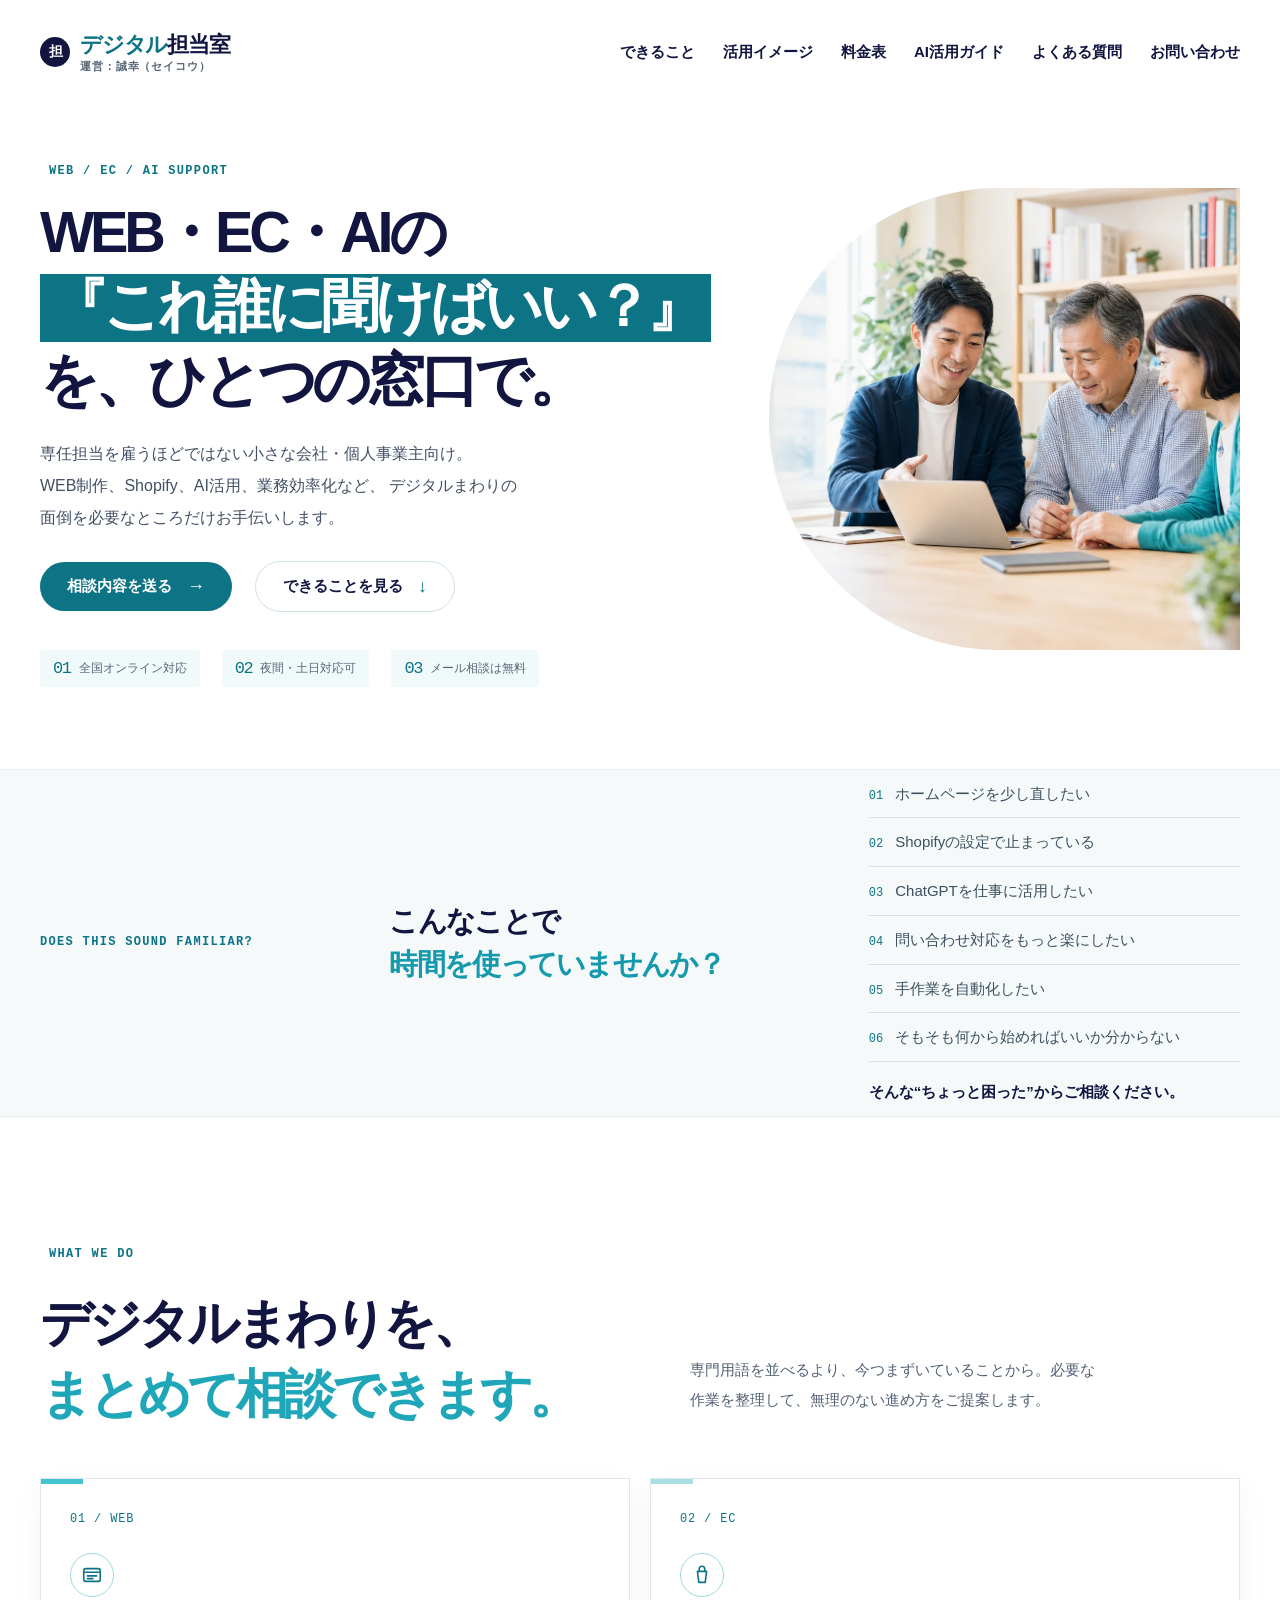
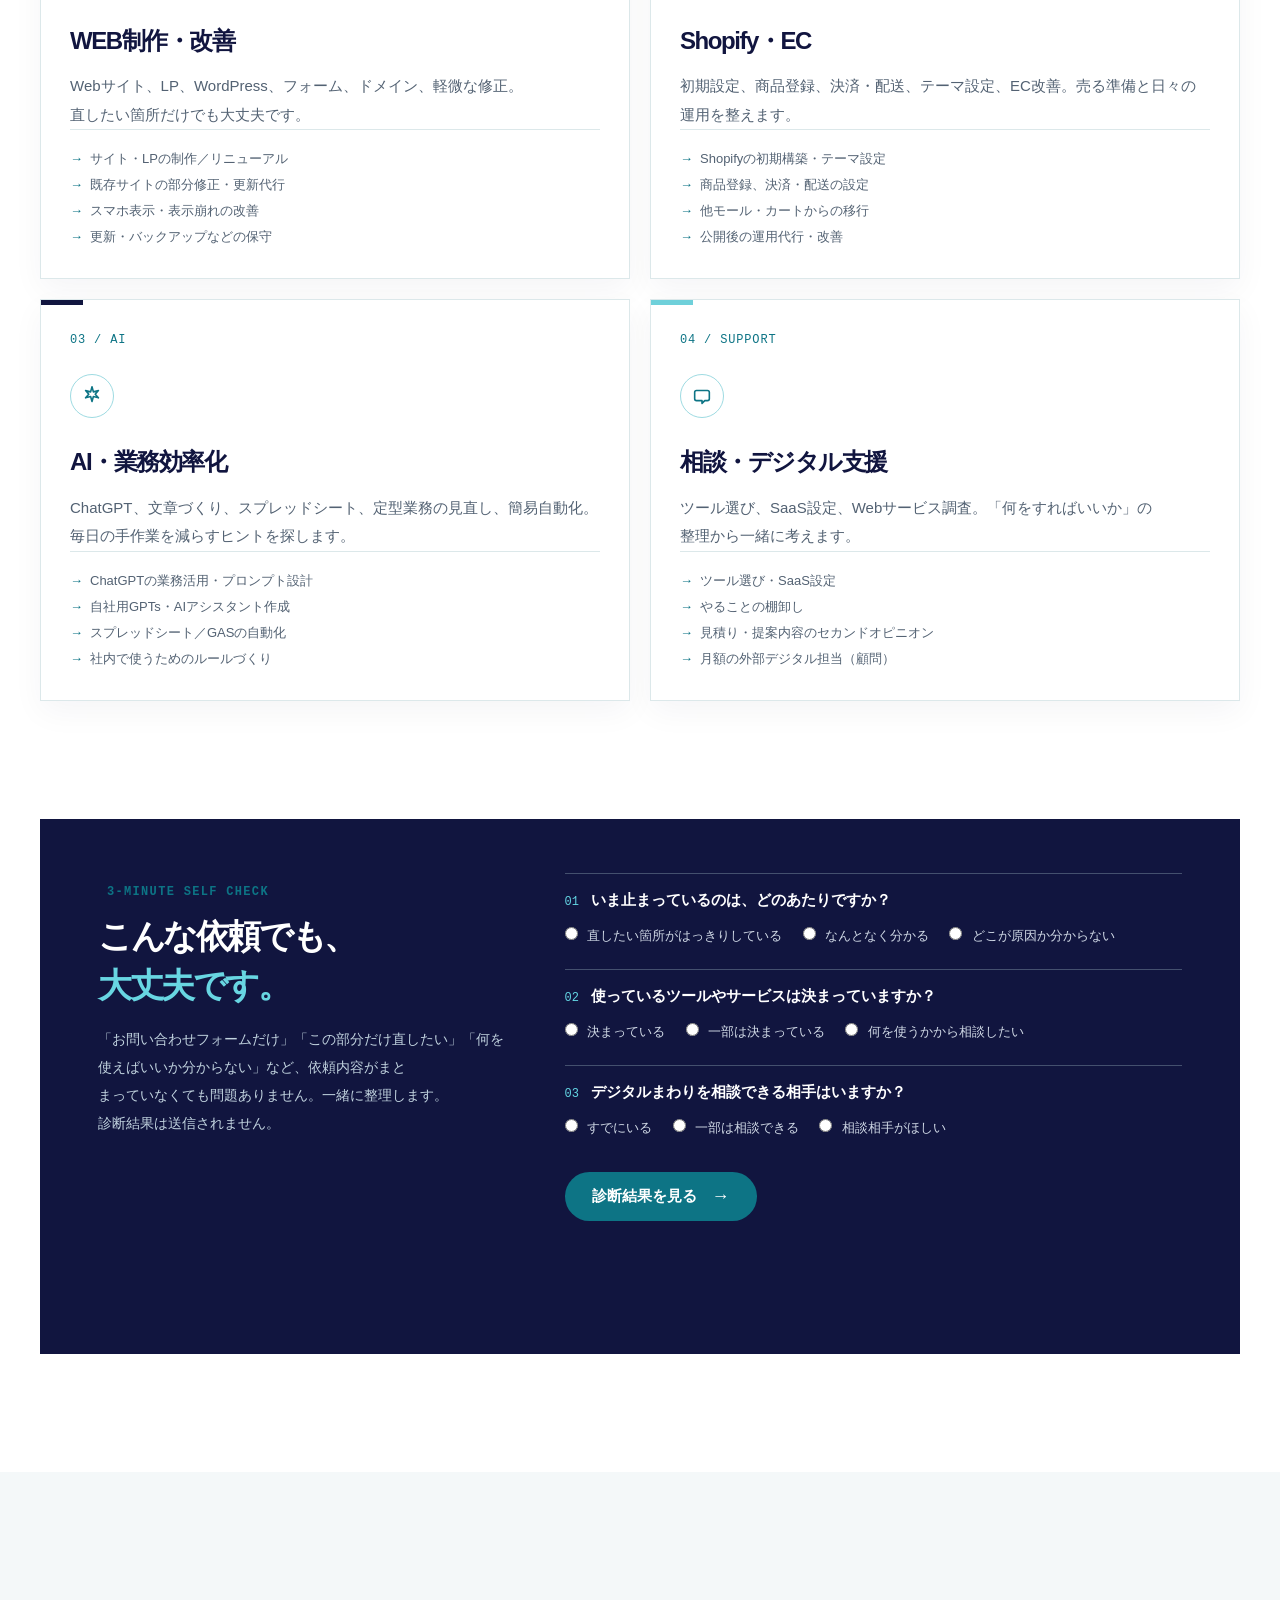
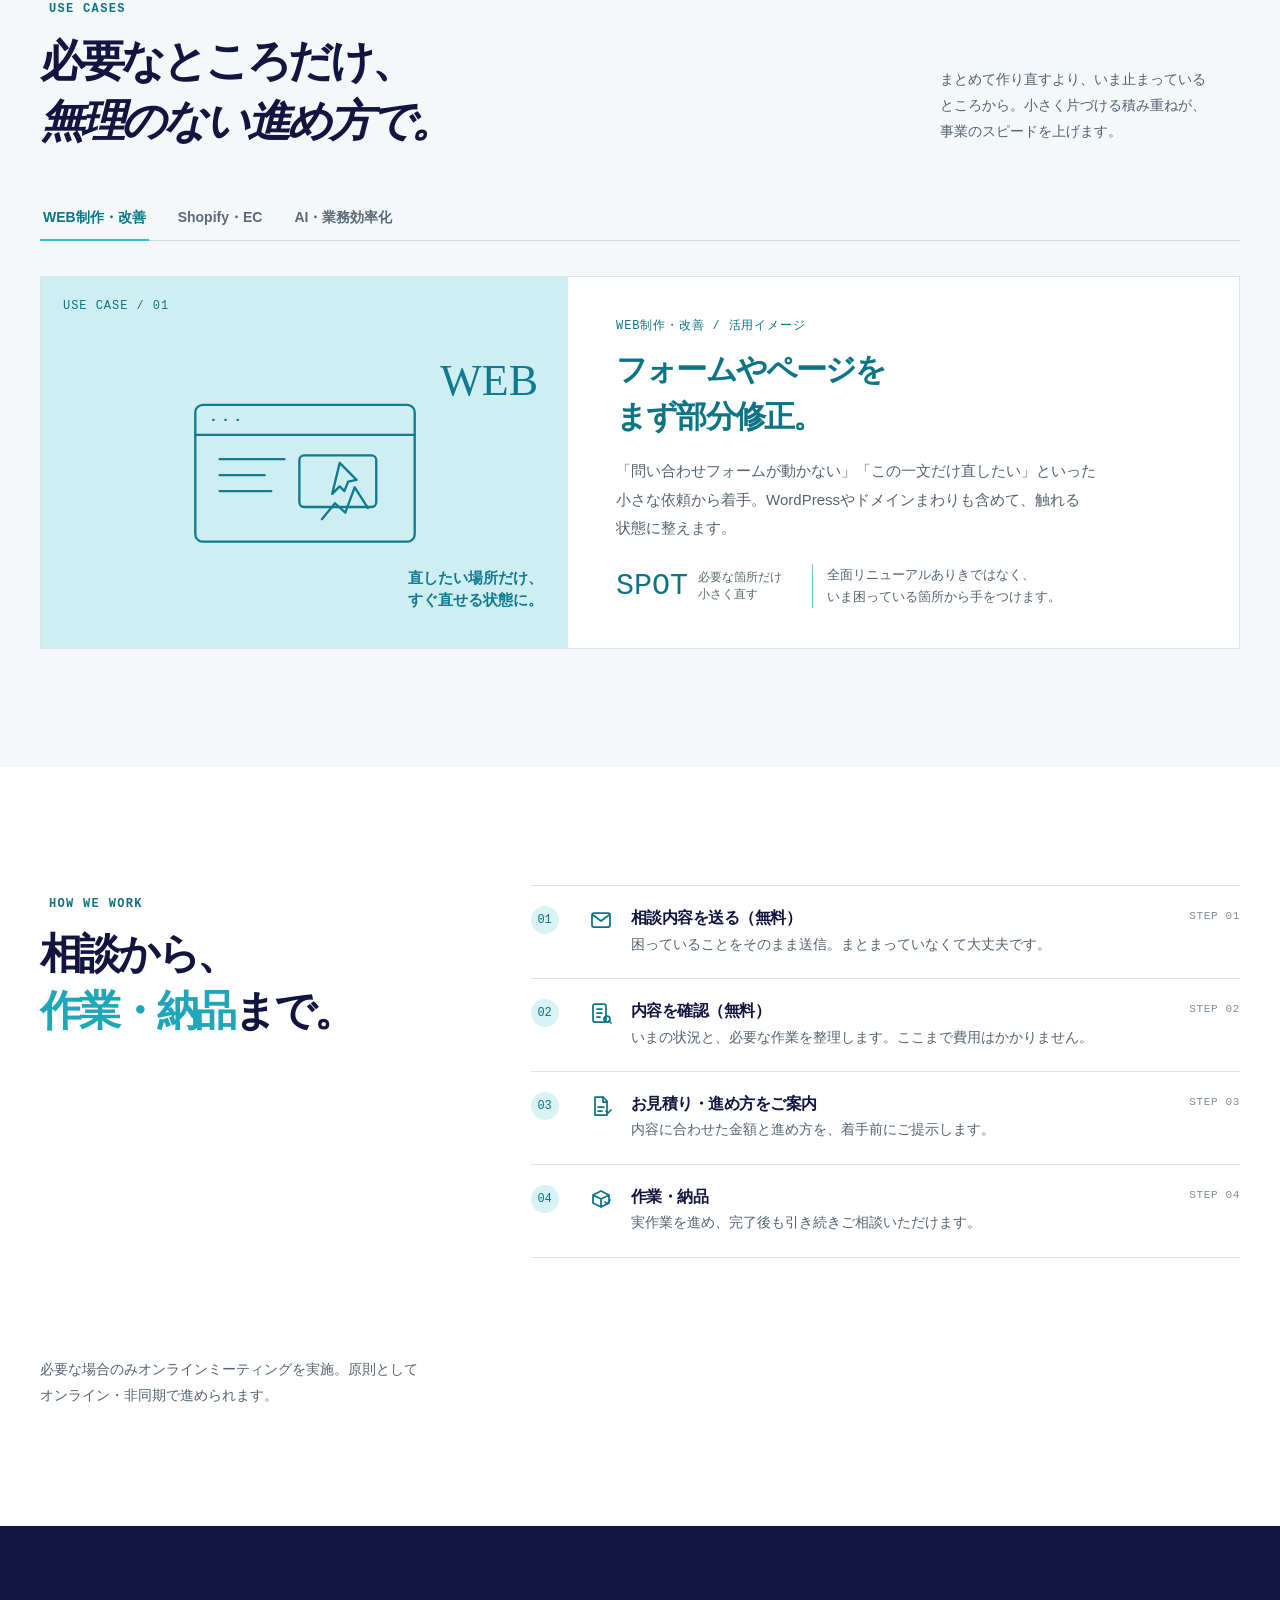
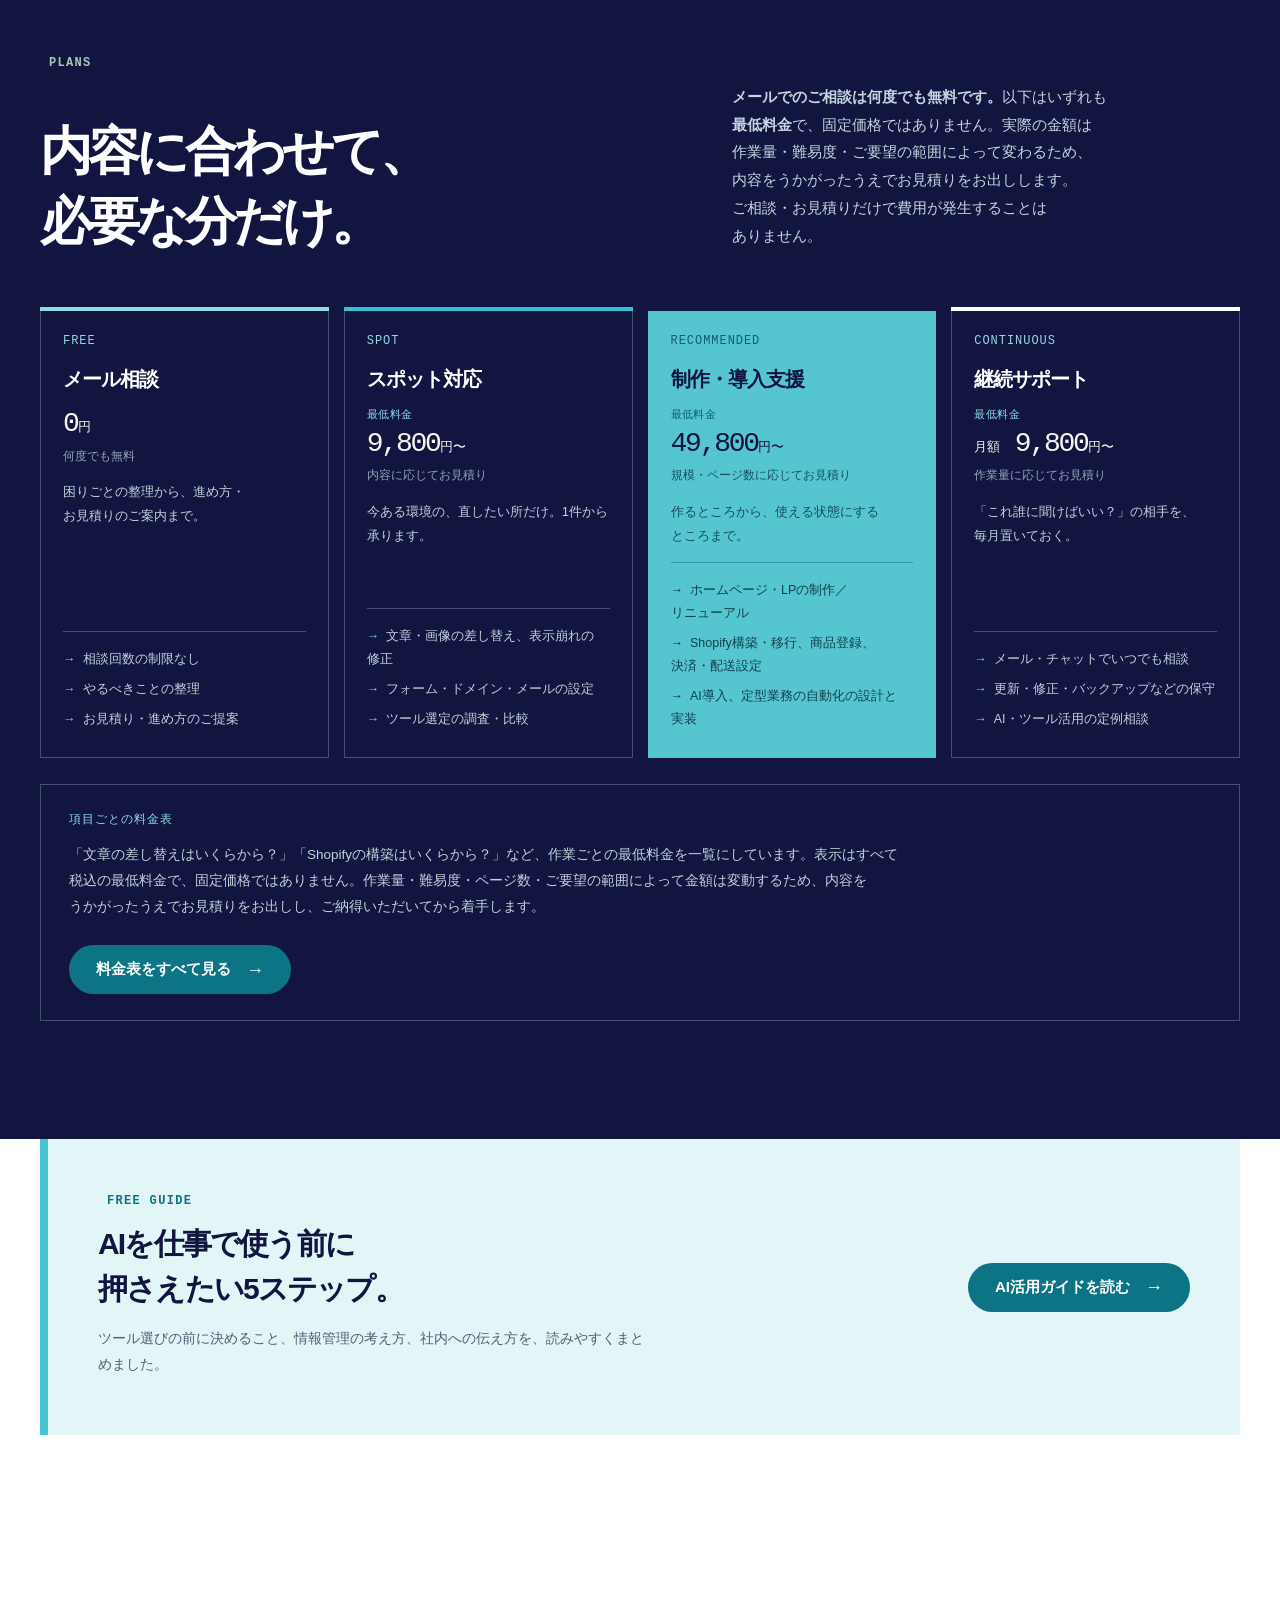
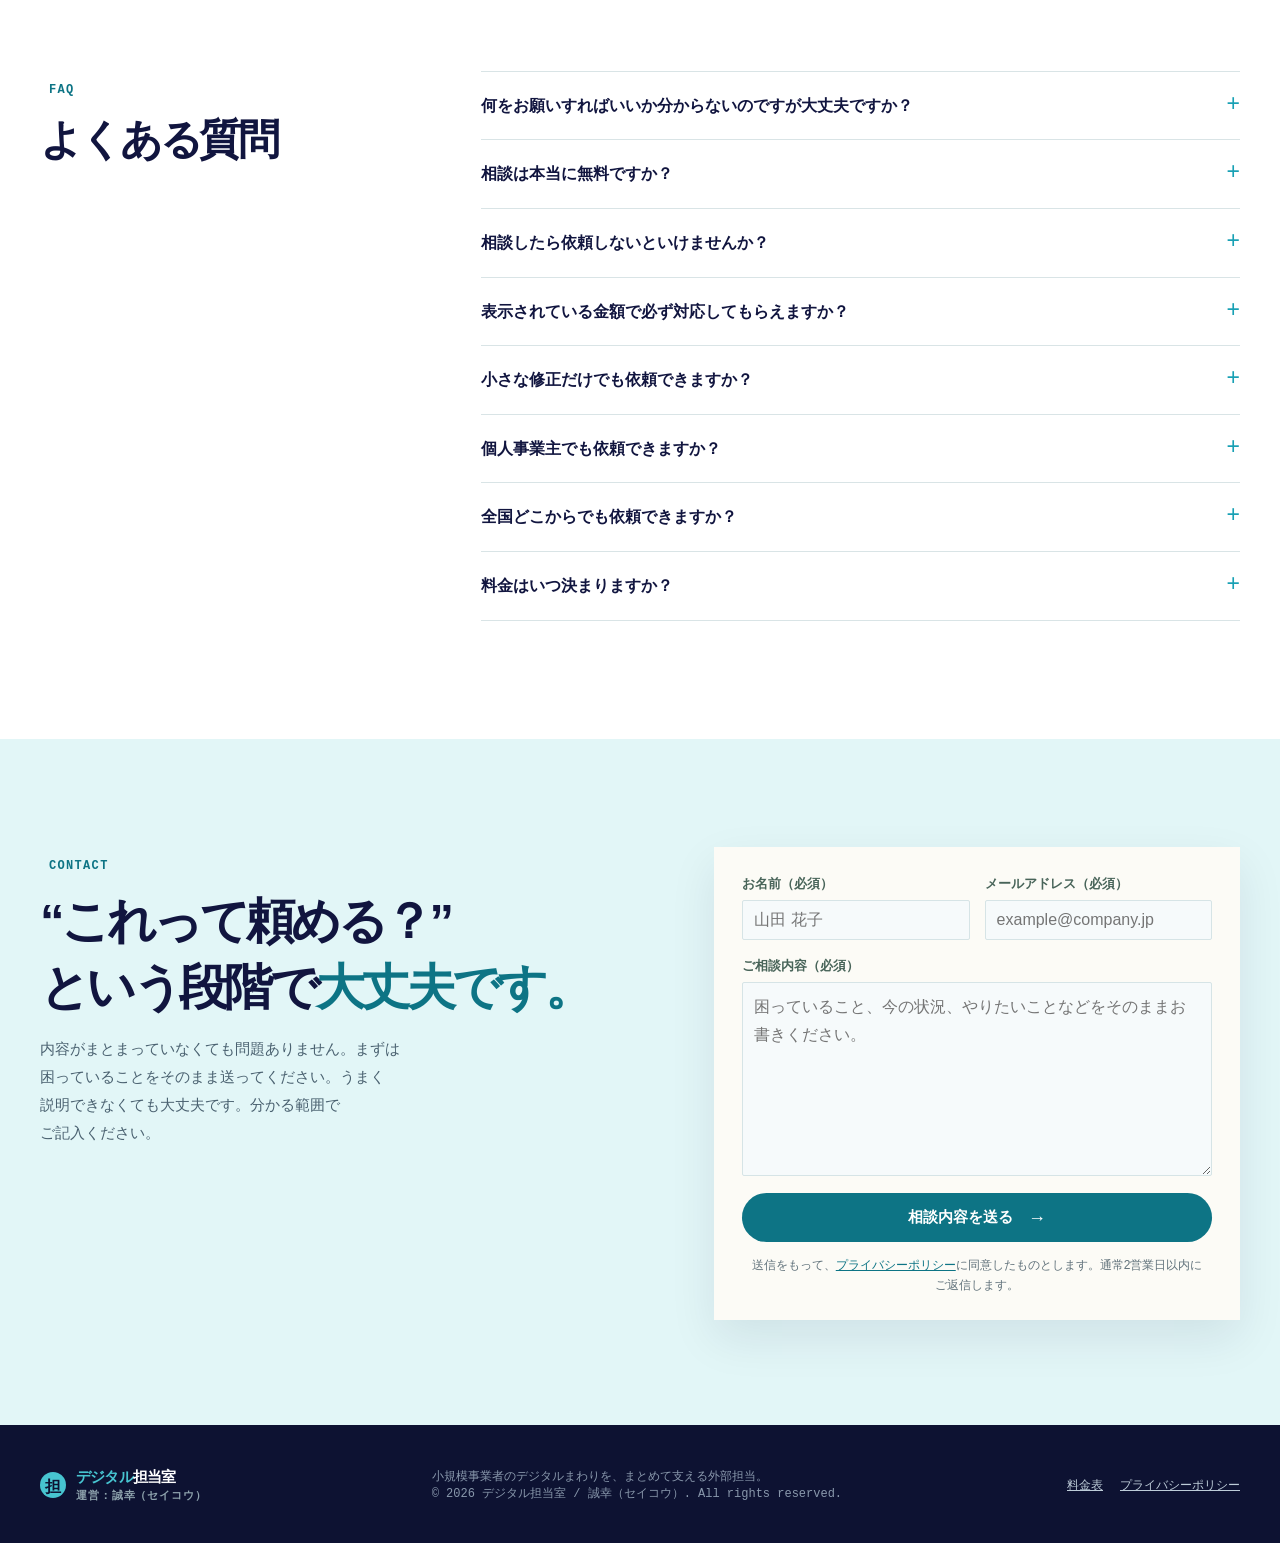
==== commit 2129e5f4: "chore: configure Netlify preview deployment" ====
--- a/index.html
+++ b/index.html
@@ -562,7 +562,7 @@
       <div><a href="pricing.html">料金表</a><a href="privacy.html">プライバシーポリシー</a></div>
     </div>
   </footer>
-  <script src="script.js?v=20260810.2" defer></script>
+  <script src="script.js?v=20260815.3" defer></script>
 </body>
 
 </html>
